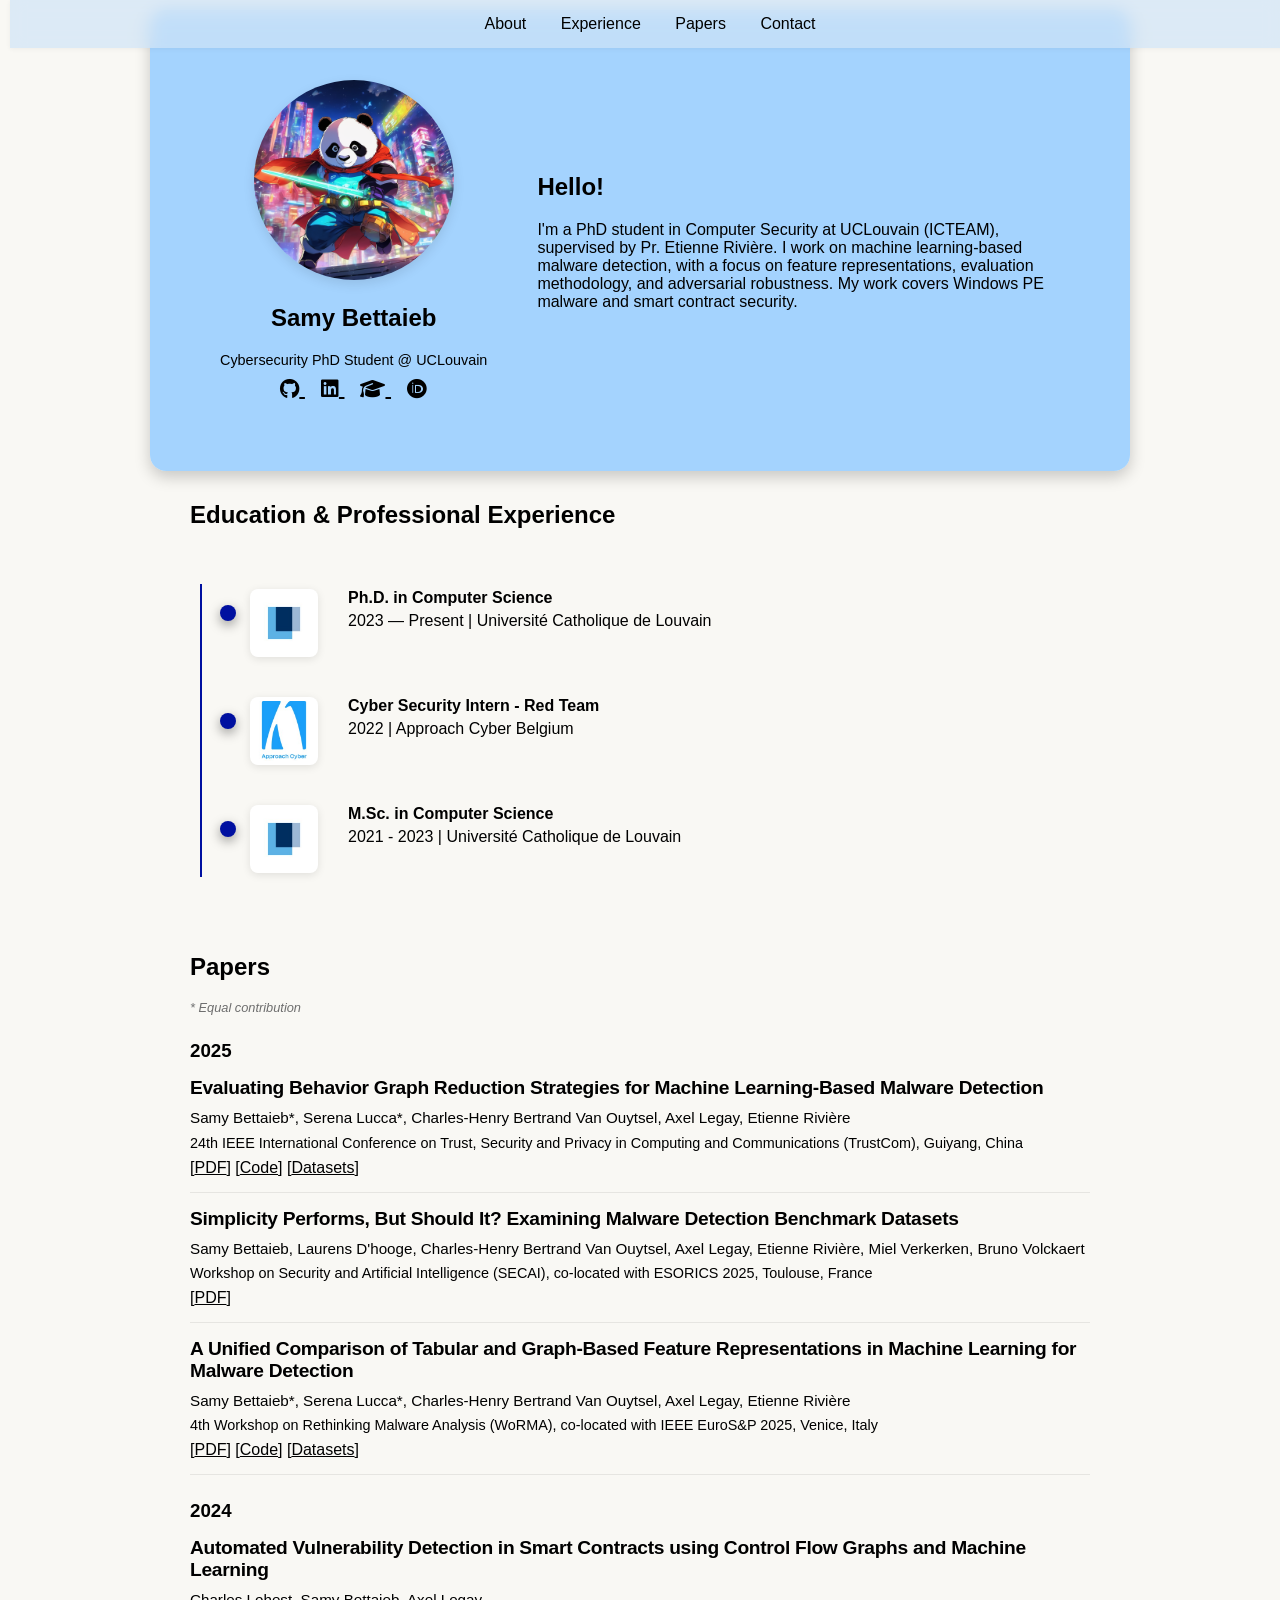
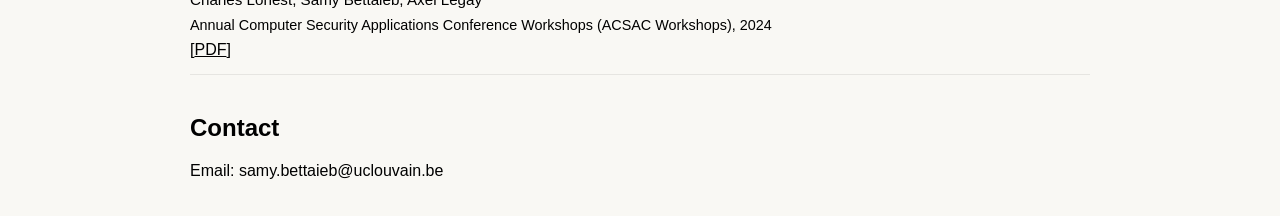
==== index.html @ a0231c0f "update bio" ====
<!DOCTYPE html>
<html lang="en">
<head>
    <meta charset="UTF-8">
    <meta name="viewport" content="width=device-width, initial-scale=1.0">
    <title>Samy Bettaieb - Cybersecurity Researcher</title>
    <link rel="stylesheet" href="css/styles.css">
    <link rel="stylesheet" href="https://cdnjs.cloudflare.com/ajax/libs/font-awesome/6.5.1/css/all.min.css">

</head>
<body>
    <header>
        <nav>
            <a href="#about">About</a>
            <a href="#experience">Experience</a>
            <a href="#papers">Papers</a>
            <a href="#contact">Contact</a>
            <!-- <a href="#resume">Resume</a> -->
        </nav>
    </header>

    <section id="about" class="section">
        <div class="about-image">
            <img src="images/panda_small.png" alt="Samy Bettaieb">
            <h1>Samy Bettaieb</h1>
            <p>Cybersecurity PhD Student @ UCLouvain</p>
            <div class="social-icons">
                <a href="https://github.com/samybtt" target="_blank" aria-label="GitHub">
                    <i class="fab fa-github"></i>
                </a>
                <a href="https://www.linkedin.com/in/samy-bettaieb-961133237/" target="_blank" aria-label="LinkedIn">
                    <i class="fab fa-linkedin"></i>
                </a>
                <a href="https://scholar.google.com/citations?user=51qJkzMAAAAJ&hl=en" target="_blank" aria-label="Google Scholar">
                    <i class="fas fa-graduation-cap"></i>
                </a>
                <a href="https://orcid.org/0009-0003-8851-9930" target="_blank" aria-label="ORCID">
                    <i class="fab fa-orcid"></i>
                </a>
            </div>
            
        </div>
        <div class="description">
            <h2>Hello!</h2>
            <p> I'm a PhD student in Computer Security at UCLouvain (ICTEAM), supervised by Pr. Etienne Rivière. I work on machine learning-based malware detection, with a focus on feature representations, evaluation methodology, and adversarial robustness. My work covers Windows PE malware and smart contract security.</p>
        </div>
    </section>

    <section id="experience" class="section">
        <h2>Education & Professional Experience</h2>
        <div class="timeline-wrapper">
            <div class="timeline-entry">
                <img src="images/uclouvain_logo_square.jpeg" alt="UCLouvain Logo">
                <div>
                    <h4>Ph.D. in Computer Science</h4>
                    <p>2023 — Present | Université Catholique de Louvain</p>
                </div>
            </div>
            <div class="timeline-entry">
                <img src="images/approach_cyber_logo.jpeg" alt="UCLouvain Logo">
                <div>
                    <h4>Cyber Security Intern - Red Team</h4>
                    <p>2022 | Approach Cyber Belgium</p>
                </div>
            </div>
            <div class="timeline-entry">
                <img src="images/uclouvain_logo_square.jpeg" alt="UCLouvain Logo">
                <div>
                    <h4>M.Sc. in Computer Science</h4>
                    <p>2021 - 2023 | Université Catholique de Louvain</p>
                </div>
            </div>
            
        </div>
        
    </section>

    <section id="papers" class="section">
        <h2>Papers</h2>
        <!-- Equal contribution note -->
        <div class="contrib-note">* Equal contribution</div>
        <h3 class="text-muted">2025</h3>

        <!-- Paper 1 -->
        <div class="paper-entry">
            <h4 class="paper-title">
                Evaluating Behavior Graph Reduction Strategies for Machine Learning-Based Malware Detection
            </h4>
            <div class="paper-authors">
                Samy Bettaieb*, Serena Lucca*, Charles-Henry Bertrand Van Ouytsel, Axel Legay, Etienne Rivière
            </div>
            <div class="paper-info">
                24th IEEE International Conference on Trust, Security and Privacy in Computing and Communications (TrustCom), Guiyang, China
            </div>
            <div class="paper-links">
                [<a href="http://hdl.handle.net/2078.1/307301" target="_blank">PDF</a>]
                [<a href="https://github.com/CloudLargeScale-UCLouvain/malware-graph-reduction" target="_blank">Code</a>]
                [<a href="https://www.kaggle.com/datasets/sigehmireglbjevf/api-call-graphs-reduction-strategies" target="_blank">Datasets</a>]
            </div>
        </div>

        <!-- Paper 2 -->
        <div class="paper-entry">
            <h4 class="paper-title">
                Simplicity Performs, But Should It? Examining Malware Detection Benchmark Datasets
            </h4>
            <div class="paper-authors">
                Samy Bettaieb, Laurens D'hooge, Charles-Henry Bertrand Van Ouytsel, Axel Legay, Etienne Rivière, Miel Verkerken, Bruno Volckaert
            </div>
            <div class="paper-info">
                Workshop on Security and Artificial Intelligence (SECAI), co-located with ESORICS 2025, Toulouse, France
            </div>
            <div class="paper-links">
                [<a href="http://hdl.handle.net/2078.1/307299" target="_blank">PDF</a>]
            </div>
        </div>

        <!-- Paper 3 -->
        <div class="paper-entry">
            <h4 class="paper-title">
                A Unified Comparison of Tabular and Graph-Based Feature Representations in Machine Learning for Malware Detection
            </h4>
            <div class="paper-authors">
                Samy Bettaieb*, Serena Lucca*, Charles-Henry Bertrand Van Ouytsel, Axel Legay, Etienne Rivière
            </div>
            <div class="paper-info">
                4th Workshop on Rethinking Malware Analysis (WoRMA), co-located with IEEE EuroS&P 2025, Venice, Italy
            </div>
            <div class="paper-links">
                [<a href="https://ieeexplore.ieee.org/document/11129492" target="_blank">PDF</a>]
                [<a href="https://github.com/samybtt/comparison-tabular-graph-ml-malware" target="_blank">Code</a>]
                [<a href="https://www.kaggle.com/sigehmireglbjevf/datasets" target="_blank">Datasets</a>]
            </div>
        </div>

        <!-- =======================
            YEAR 2024
        ======================== -->
        <h3 class="text-muted">2024</h3>

        <!-- Paper 4 -->
        <div class="paper-entry">
            <h4 class="paper-title">
                Automated Vulnerability Detection in Smart Contracts using Control Flow Graphs and Machine Learning
            </h4>
            <div class="paper-authors">
                Charles Lohest, Samy Bettaieb, Axel Legay
            </div>
            <div class="paper-info">
                Annual Computer Security Applications Conference Workshops (ACSAC Workshops), 2024
            </div>
            <div class="paper-links">
                [<a href="https://ieeexplore.ieee.org/stamp/stamp.jsp?arnumber=10917792" target="_blank">PDF</a>]
            </div>
        </div>
    </section>

    <section id="contact" class="section">
        <h2>Contact</h2>
        <p>Email: samy.bettaieb@uclouvain.be</p>
    </section>

    <!-- <section id="resume" class="section">
        <h2>Resume</h2>
        <p><a href="files/cv_samy.pdf">Download PDF</a></p>
    </section> -->

    <!-- <footer>
        © Samy Bettaieb — All rights reserved.
    </footer> -->
</body>
</html>
---- css/styles.css ----
/* styles.css */

:root {
    --background: #f9f8f4;  /* blanc cassé */
    --text: #000000;
    --accent-b: #0010a0;
    --accent-g: #368768;
    /* --header-bg: #B2B7E2;
    --about-bg: #B2B7E2;; */
    --header-bg: #cfe3f7af;
    --about-bg: #9dd1ffea;
}

html {
    scroll-behavior: smooth;
}

body {
    margin: 10px;
    font-family: 'Helvetica Neue', Helvetica, Arial, sans-serif;
    background: var(--background);
    color: var(--text);
}

header {
    position: fixed;
    top: 0;
    width: 100%;
    background: var(--header-bg);
    backdrop-filter: blur(8px);
    display: flex;
    justify-content: center;
    padding: 15px 0;
    z-index: 1000;
    box-shadow: 0 1px 5px rgba(0,0,0,0.05);
}

nav a {
    margin: 0 15px;
    text-decoration: none;
    color: var(--text);
    font-weight: 500;
    transition: color 0.2s ease;
}

nav a:hover {
    color: var(--accent-b);
}

.section {
    padding: 10px 20px 10px; /* top, sides, bottom */
    max-width: 900px;
    margin: auto;
}

#about {
    display: flex;
    align-items: center;
    justify-content: space-around;
    flex-wrap: wrap;
    text-align: left;
    background: var(--about-bg); 
    border-radius: 16px; 
    padding: 40px; 
    box-shadow: 0 6px 16px rgba(0, 0, 0, 0.2); 
}

.about-image {
    text-align: center;
    margin: 30px;
}

.about-image img {
    width: 200px;
    height: 200px;
    object-fit: cover;
    border-radius: 100px;
    box-shadow: 0 4px 12px rgba(0,0,0,0.1);
}

.about-image h2 {
    margin: 15px 0 5px;
}

.about-image p {
    margin: 0 0 10px;
    font-size: 0.9em;
    color: #000000;
}

.social-icons a {
    margin: 0 8px;
    font-size: 20px;
    color: var(--text);
    transition: color 0.2s ease;
}

.social-icons a:hover {
    color: var(--accent-b);
}

.description {
    flex: 1;
    min-width: 280px;
    margin: 20px;
    text-align: left;
}

/* Timeline Experience Styling */
#experience {
    position: relative;
    display: flex;
    flex-direction: column;
    align-items: flex-start;
}

#experience::before {
    content: '';
    position: absolute;
    left: 30px;
    top: 25%;
    height: 65%;
    width: 2px;
    background: var(--accent-b);
}

.timeline-entry {
    position: relative;
    display: flex;
    align-items: flex-start;
    margin: 40px 0 40px 60px;
    text-align: left;
}

.timeline-entry::before {
    content: '';
    position: absolute;
    left: -30px;
    top: 16px;
    width: 16px;
    height: 16px;
    border-radius: 50%;
    background: var(--accent-b);
    box-shadow: 0 4px 12px rgba(0, 0, 0, 0.4);
}

.timeline-entry img {
    width: 60px;
    height: 60px;
    object-fit: contain;
    margin-right: 30px;
    flex-shrink: 0;
    border-radius: 8px;
    background: white;
    padding: 4px;
    box-shadow: 0 2px 8px rgba(0,0,0,0.1);
}

.timeline-entry h4 {
    margin: 0 0 5px;
}

.timeline-entry p {
    margin: 0;
    color: #000000;
}

.paper-entry .col-md-12.text-muted {
    color: #000000;
}

footer {
    text-align: center;
    padding: 20px;
    font-size: 0.8em;
    color: #aaa;
}

/* Papers Section */

/* #papers {
    max-width: 200px;
    margin: auto;
} */

#papers h3 {
    margin-top: 25px;
    color: var(--accent-br);
    font-weight: 600;
    margin-bottom: 0px;
}

h3.text-muted {
    margin-top: 20px;   /* reduce space above each year */
    margin-bottom: 0px; /* reduce space below each year */
}

.paper-entry {
    padding: 15px 0;
    border-bottom: 1px solid rgba(0,0,0,0.08);
    margin-top: 0px;    /* space before each paper title */
    margin-bottom: 0px;
}

.paper-title {
    font-size: 1.2rem;
    font-weight: 600;
    margin-bottom: 8px;
    color: var(--text);
    letter-spacing: -0.3px;
    margin-top: 0px;
}

.paper-authors {
    font-size: 0.95rem;
    color: #000000;
    margin-bottom: 6px;
    line-height: 1.4;
}

.paper-info {
    font-size: 0.9rem;
    color: #000000;
    margin-bottom: 8px;
}

.paper-links a {
    color: var(--accent-hl);
    font-weight: 500;
}

.paper-links a:hover {
    color: var(--accent-br);
}

.contrib-note {
    font-size: 0.8rem;
    color: #6e6e6e;
    margin-top: 4px;
    font-style: italic;
}
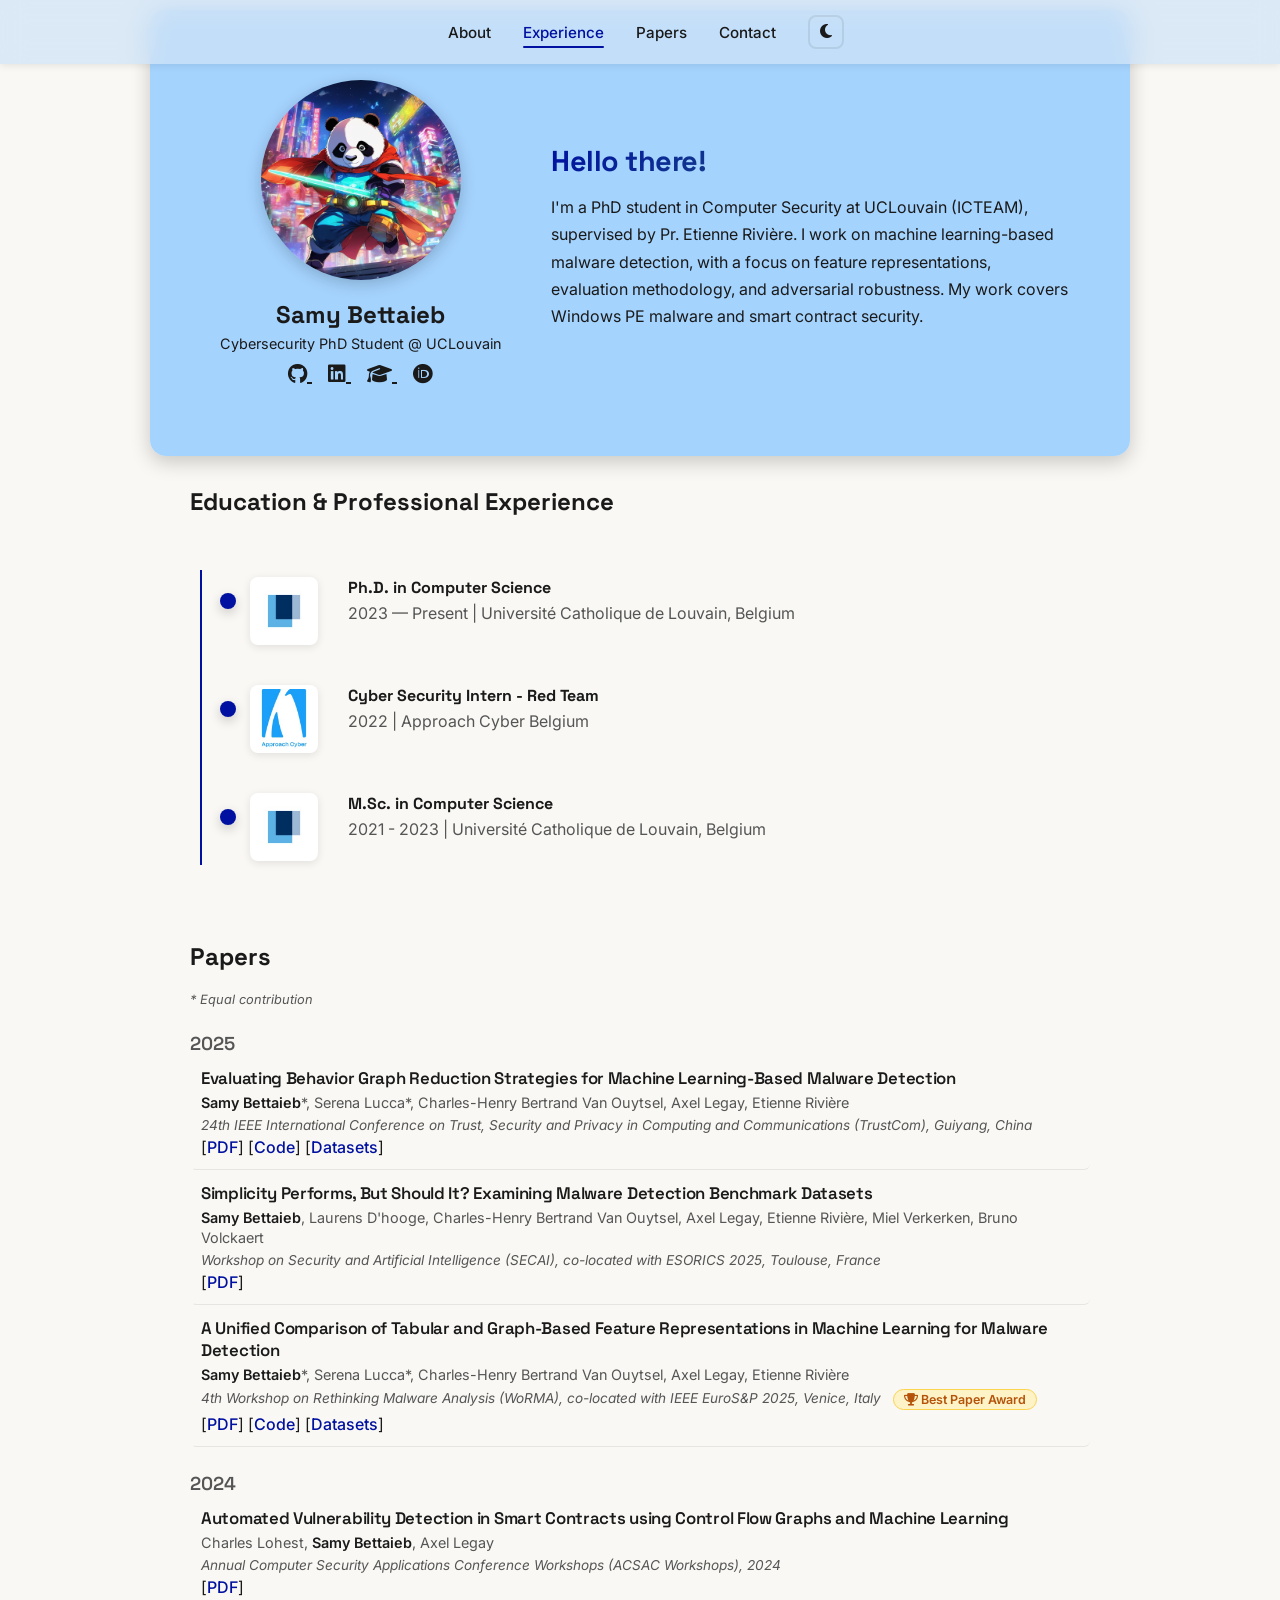
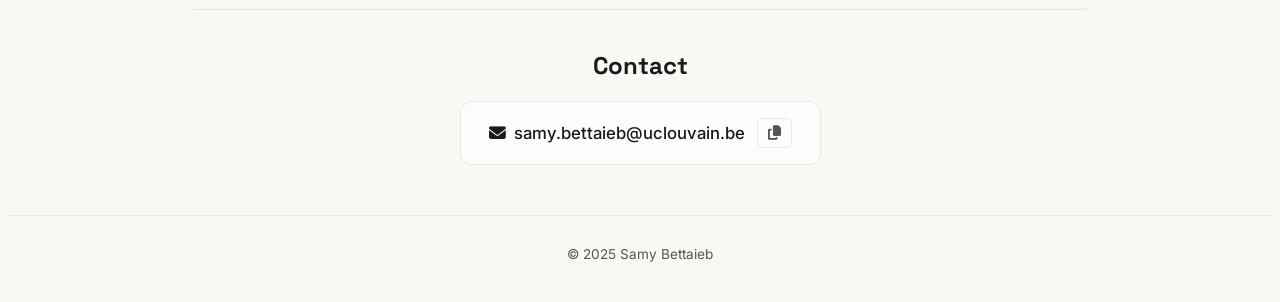
==== commit e120061b: "update style" ====
--- a/index.html
+++ b/index.html
@@ -4,9 +4,17 @@
     <meta charset="UTF-8">
     <meta name="viewport" content="width=device-width, initial-scale=1.0">
     <title>Samy Bettaieb - Cybersecurity Researcher</title>
+    <meta name="description" content="Samy Bettaieb — PhD student in Computer Security at UCLouvain. Research on ML-based malware detection, adversarial robustness, and smart contract security.">
+    <meta property="og:title" content="Samy Bettaieb - Cybersecurity Researcher">
+    <meta property="og:description" content="PhD student in Computer Security at UCLouvain. ML-based malware detection, adversarial robustness, smart contract security.">
+    <meta property="og:type" content="website">
+    <meta property="og:image" content="images/panda_small.png">
+    <link rel="icon" type="image/png" href="images/panda_small.png">
     <link rel="stylesheet" href="css/styles.css">
     <link rel="stylesheet" href="https://cdnjs.cloudflare.com/ajax/libs/font-awesome/6.5.1/css/all.min.css">
-
+    <link rel="preconnect" href="https://fonts.googleapis.com">
+    <link rel="preconnect" href="https://fonts.gstatic.com" crossorigin>
+    <link href="https://fonts.googleapis.com/css2?family=Space+Grotesk:wght@400;500;600;700&family=Inter:wght@400;500;600&display=swap" rel="stylesheet">
 </head>
 <body>
     <header>
@@ -15,11 +23,13 @@
             <a href="#experience">Experience</a>
             <a href="#papers">Papers</a>
             <a href="#contact">Contact</a>
-            <!-- <a href="#resume">Resume</a> -->
+            <button id="theme-toggle" aria-label="Toggle dark mode">
+                <i class="fas fa-moon"></i>
+            </button>
         </nav>
     </header>
 
-    <section id="about" class="section">
+    <section id="about" class="section fade-in">
         <div class="about-image">
             <img src="images/panda_small.png" alt="Samy Bettaieb">
             <h1>Samy Bettaieb</h1>
@@ -38,26 +48,25 @@
                     <i class="fab fa-orcid"></i>
                 </a>
             </div>
-            
         </div>
         <div class="description">
-            <h2>Hello!</h2>
-            <p> I'm a PhD student in Computer Security at UCLouvain (ICTEAM), supervised by Pr. Etienne Rivière. I work on machine learning-based malware detection, with a focus on feature representations, evaluation methodology, and adversarial robustness. My work covers Windows PE malware and smart contract security.</p>
+            <h2 class="hero-tagline">Hello there!</h2>
+            <p>I'm a PhD student in Computer Security at UCLouvain (ICTEAM), supervised by Pr. Etienne Rivière. I work on machine learning-based malware detection, with a focus on feature representations, evaluation methodology, and adversarial robustness. My work covers Windows PE malware and smart contract security.</p>
         </div>
     </section>
 
-    <section id="experience" class="section">
+    <section id="experience" class="section fade-in">
         <h2>Education & Professional Experience</h2>
         <div class="timeline-wrapper">
             <div class="timeline-entry">
                 <img src="images/uclouvain_logo_square.jpeg" alt="UCLouvain Logo">
                 <div>
                     <h4>Ph.D. in Computer Science</h4>
-                    <p>2023 — Present | Université Catholique de Louvain</p>
+                    <p>2023 — Present | Université Catholique de Louvain, Belgium</p>
                 </div>
             </div>
             <div class="timeline-entry">
-                <img src="images/approach_cyber_logo.jpeg" alt="UCLouvain Logo">
+                <img src="images/approach_cyber_logo.jpeg" alt="Approach Cyber Logo">
                 <div>
                     <h4>Cyber Security Intern - Red Team</h4>
                     <p>2022 | Approach Cyber Belgium</p>
@@ -67,27 +76,23 @@
                 <img src="images/uclouvain_logo_square.jpeg" alt="UCLouvain Logo">
                 <div>
                     <h4>M.Sc. in Computer Science</h4>
-                    <p>2021 - 2023 | Université Catholique de Louvain</p>
+                    <p>2021 - 2023 | Université Catholique de Louvain, Belgium</p>
                 </div>
             </div>
-            
         </div>
-        
     </section>
 
-    <section id="papers" class="section">
+    <section id="papers" class="section fade-in">
         <h2>Papers</h2>
-        <!-- Equal contribution note -->
         <div class="contrib-note">* Equal contribution</div>
         <h3 class="text-muted">2025</h3>
 
-        <!-- Paper 1 -->
         <div class="paper-entry">
             <h4 class="paper-title">
                 Evaluating Behavior Graph Reduction Strategies for Machine Learning-Based Malware Detection
             </h4>
             <div class="paper-authors">
-                Samy Bettaieb*, Serena Lucca*, Charles-Henry Bertrand Van Ouytsel, Axel Legay, Etienne Rivière
+                <strong>Samy Bettaieb</strong>*, Serena Lucca*, Charles-Henry Bertrand Van Ouytsel, Axel Legay, Etienne Rivière
             </div>
             <div class="paper-info">
                 24th IEEE International Conference on Trust, Security and Privacy in Computing and Communications (TrustCom), Guiyang, China
@@ -99,13 +104,12 @@
             </div>
         </div>
 
-        <!-- Paper 2 -->
         <div class="paper-entry">
             <h4 class="paper-title">
                 Simplicity Performs, But Should It? Examining Malware Detection Benchmark Datasets
             </h4>
             <div class="paper-authors">
-                Samy Bettaieb, Laurens D'hooge, Charles-Henry Bertrand Van Ouytsel, Axel Legay, Etienne Rivière, Miel Verkerken, Bruno Volckaert
+                <strong>Samy Bettaieb</strong>, Laurens D'hooge, Charles-Henry Bertrand Van Ouytsel, Axel Legay, Etienne Rivière, Miel Verkerken, Bruno Volckaert
             </div>
             <div class="paper-info">
                 Workshop on Security and Artificial Intelligence (SECAI), co-located with ESORICS 2025, Toulouse, France
@@ -115,16 +119,16 @@
             </div>
         </div>
 
-        <!-- Paper 3 -->
         <div class="paper-entry">
             <h4 class="paper-title">
                 A Unified Comparison of Tabular and Graph-Based Feature Representations in Machine Learning for Malware Detection
             </h4>
             <div class="paper-authors">
-                Samy Bettaieb*, Serena Lucca*, Charles-Henry Bertrand Van Ouytsel, Axel Legay, Etienne Rivière
+                <strong>Samy Bettaieb</strong>*, Serena Lucca*, Charles-Henry Bertrand Van Ouytsel, Axel Legay, Etienne Rivière
             </div>
             <div class="paper-info">
                 4th Workshop on Rethinking Malware Analysis (WoRMA), co-located with IEEE EuroS&P 2025, Venice, Italy
+                <span class="award-badge"><i class="fas fa-trophy"></i> Best Paper Award</span>
             </div>
             <div class="paper-links">
                 [<a href="https://ieeexplore.ieee.org/document/11129492" target="_blank">PDF</a>]
@@ -133,18 +137,14 @@
             </div>
         </div>
 
-        <!-- =======================
-            YEAR 2024
-        ======================== -->
         <h3 class="text-muted">2024</h3>
 
-        <!-- Paper 4 -->
         <div class="paper-entry">
             <h4 class="paper-title">
                 Automated Vulnerability Detection in Smart Contracts using Control Flow Graphs and Machine Learning
             </h4>
             <div class="paper-authors">
-                Charles Lohest, Samy Bettaieb, Axel Legay
+                Charles Lohest, <strong>Samy Bettaieb</strong>, Axel Legay
             </div>
             <div class="paper-info">
                 Annual Computer Security Applications Conference Workshops (ACSAC Workshops), 2024
@@ -155,18 +155,23 @@
         </div>
     </section>
 
-    <section id="contact" class="section">
+    <section id="contact" class="section fade-in">
         <h2>Contact</h2>
-        <p>Email: samy.bettaieb@uclouvain.be</p>
+        <div class="contact-card">
+            <a href="mailto:samy.bettaieb@uclouvain.be" class="email-link">
+                <i class="fas fa-envelope"></i>
+                samy.bettaieb@uclouvain.be
+            </a>
+            <button class="copy-email" data-email="samy.bettaieb@uclouvain.be" aria-label="Copy email">
+                <i class="fas fa-copy"></i>
+            </button>
+        </div>
     </section>
 
-    <!-- <section id="resume" class="section">
-        <h2>Resume</h2>
-        <p><a href="files/cv_samy.pdf">Download PDF</a></p>
-    </section> -->
+    <footer>
+        &copy; 2025 Samy Bettaieb
+    </footer>
 
-    <!-- <footer>
-        © Samy Bettaieb — All rights reserved.
-    </footer> -->
+    <script src="js/main.js"></script>
 </body>
 </html>
--- a/css/styles.css
+++ b/css/styles.css
@@ -1,57 +1,161 @@
 /* styles.css */
 
 :root {
-    --background: #f9f8f4;  /* blanc cassé */
-    --text: #000000;
+    --background: #f9f8f4;
+    --text: #1a1a1a;
+    --text-secondary: #555;
     --accent-b: #0010a0;
     --accent-g: #368768;
-    /* --header-bg: #B2B7E2;
-    --about-bg: #B2B7E2;; */
-    --header-bg: #cfe3f7af;
+    --header-bg: rgba(207, 227, 247, 0.7);
     --about-bg: #9dd1ffea;
-}
+    --card-bg: rgba(255, 255, 255, 0.5);
+    --border: rgba(0, 0, 0, 0.08);
+    --shadow: rgba(0, 0, 0, 0.1);
+    --shadow-strong: rgba(0, 0, 0, 0.2);
+}
+
+[data-theme="dark"] {
+    --background: #0f1117;
+    --text: #e4e4e7;
+    --text-secondary: #a1a1aa;
+    --accent-b: #6b8aff;
+    --accent-g: #4ade80;
+    --header-bg: rgba(15, 17, 23, 0.85);
+    --about-bg: rgba(30, 40, 70, 0.9);
+    --card-bg: rgba(255, 255, 255, 0.05);
+    --border: rgba(255, 255, 255, 0.08);
+    --shadow: rgba(0, 0, 0, 0.3);
+    --shadow-strong: rgba(0, 0, 0, 0.5);
+}
+
+/* ====== BASE ====== */
 
 html {
     scroll-behavior: smooth;
 }
 
 body {
-    margin: 10px;
-    font-family: 'Helvetica Neue', Helvetica, Arial, sans-serif;
+    margin: 0;
+    padding: 10px;
+    font-family: 'Inter', 'Helvetica Neue', Helvetica, Arial, sans-serif;
     background: var(--background);
     color: var(--text);
-}
+    transition: background 0.3s ease, color 0.3s ease;
+}
+
+h1, h2, h3, h4 {
+    font-family: 'Space Grotesk', 'Helvetica Neue', sans-serif;
+}
+
+a {
+    color: var(--accent-b);
+    transition: color 0.2s ease;
+}
+
+a:hover {
+    color: var(--accent-g);
+}
+
+/* ====== HEADER ====== */
 
 header {
     position: fixed;
     top: 0;
+    left: 0;
     width: 100%;
     background: var(--header-bg);
-    backdrop-filter: blur(8px);
+    backdrop-filter: blur(12px);
+    -webkit-backdrop-filter: blur(12px);
     display: flex;
     justify-content: center;
     padding: 15px 0;
     z-index: 1000;
-    box-shadow: 0 1px 5px rgba(0,0,0,0.05);
+    box-shadow: 0 1px 8px var(--shadow);
+    transition: background 0.3s ease;
+}
+
+nav {
+    display: flex;
+    align-items: center;
+    gap: 8px;
 }
 
 nav a {
-    margin: 0 15px;
+    position: relative;
+    margin: 0 12px;
     text-decoration: none;
     color: var(--text);
     font-weight: 500;
+    font-size: 0.95rem;
+    padding: 4px 0;
     transition: color 0.2s ease;
 }
 
+nav a::after {
+    content: '';
+    position: absolute;
+    bottom: -2px;
+    left: 0;
+    width: 0;
+    height: 2px;
+    background: var(--accent-b);
+    transition: width 0.3s ease;
+    border-radius: 1px;
+}
+
+nav a:hover::after,
+nav a.active::after {
+    width: 100%;
+}
+
 nav a:hover {
     color: var(--accent-b);
 }
 
+nav a.active {
+    color: var(--accent-b);
+}
+
+#theme-toggle {
+    background: none;
+    border: 2px solid var(--border);
+    color: var(--text);
+    font-size: 1rem;
+    cursor: pointer;
+    padding: 6px 10px;
+    border-radius: 8px;
+    margin-left: 12px;
+    transition: all 0.2s ease;
+}
+
+#theme-toggle:hover {
+    border-color: var(--accent-b);
+    color: var(--accent-b);
+    transform: scale(1.05);
+}
+
+/* ====== SECTIONS ====== */
+
 .section {
-    padding: 10px 20px 10px; /* top, sides, bottom */
+    padding: 10px 20px;
     max-width: 900px;
     margin: auto;
 }
+
+/* ====== FADE IN ANIMATION ====== */
+
+.fade-in {
+    opacity: 0;
+    transform: translateY(30px);
+    transition: opacity 0.6s ease-out, transform 0.6s ease-out;
+}
+
+.fade-in.visible {
+    opacity: 1;
+    transform: translateY(0);
+}
+
+/* ====== ABOUT ====== */
 
 #about {
     display: flex;
@@ -59,10 +163,11 @@
     justify-content: space-around;
     flex-wrap: wrap;
     text-align: left;
-    background: var(--about-bg); 
-    border-radius: 16px; 
-    padding: 40px; 
-    box-shadow: 0 6px 16px rgba(0, 0, 0, 0.2); 
+    background: var(--about-bg);
+    border-radius: 16px;
+    padding: 40px;
+    box-shadow: 0 6px 20px var(--shadow-strong);
+    transition: background 0.3s ease, box-shadow 0.3s ease;
 }
 
 .about-image {
@@ -75,28 +180,35 @@
     height: 200px;
     object-fit: cover;
     border-radius: 100px;
-    box-shadow: 0 4px 12px rgba(0,0,0,0.1);
-}
-
-.about-image h2 {
+    box-shadow: 0 4px 16px var(--shadow-strong);
+    transition: transform 0.4s ease, box-shadow 0.4s ease;
+}
+
+.about-image img:hover {
+    transform: scale(1.05) rotate(2deg);
+    box-shadow: 0 8px 28px var(--shadow-strong);
+}
+
+.about-image h1 {
     margin: 15px 0 5px;
 }
 
 .about-image p {
     margin: 0 0 10px;
     font-size: 0.9em;
-    color: #000000;
+    color: var(--text);
 }
 
 .social-icons a {
     margin: 0 8px;
     font-size: 20px;
     color: var(--text);
-    transition: color 0.2s ease;
+    transition: color 0.2s ease, transform 0.2s ease;
 }
 
 .social-icons a:hover {
     color: var(--accent-b);
+    transform: translateY(-2px);
 }
 
 .description {
@@ -106,7 +218,25 @@
     text-align: left;
 }
 
-/* Timeline Experience Styling */
+.description p {
+    line-height: 1.7;
+    color: var(--text);
+}
+
+.hero-tagline {
+    font-size: 1.8rem;
+    font-weight: 700;
+    letter-spacing: -0.5px;
+    line-height: 1.2;
+    margin-bottom: 16px;
+    background: linear-gradient(135deg, var(--accent-b), var(--accent-g));
+    -webkit-background-clip: text;
+    -webkit-text-fill-color: transparent;
+    background-clip: text;
+}
+
+/* ====== TIMELINE ====== */
+
 #experience {
     position: relative;
     display: flex;
@@ -122,6 +252,7 @@
     height: 65%;
     width: 2px;
     background: var(--accent-b);
+    transition: background 0.3s ease;
 }
 
 .timeline-entry {
@@ -130,6 +261,11 @@
     align-items: flex-start;
     margin: 40px 0 40px 60px;
     text-align: left;
+    transition: transform 0.3s ease;
+}
+
+.timeline-entry:hover {
+    transform: translateX(4px);
 }
 
 .timeline-entry::before {
@@ -141,7 +277,13 @@
     height: 16px;
     border-radius: 50%;
     background: var(--accent-b);
-    box-shadow: 0 4px 12px rgba(0, 0, 0, 0.4);
+    box-shadow: 0 4px 12px var(--shadow-strong);
+    transition: transform 0.3s ease, box-shadow 0.3s ease;
+}
+
+.timeline-entry:hover::before {
+    transform: scale(1.3);
+    box-shadow: 0 0 12px var(--accent-b);
 }
 
 .timeline-entry img {
@@ -153,7 +295,7 @@
     border-radius: 8px;
     background: white;
     padding: 4px;
-    box-shadow: 0 2px 8px rgba(0,0,0,0.1);
+    box-shadow: 0 2px 8px var(--shadow);
 }
 
 .timeline-entry h4 {
@@ -162,80 +304,228 @@
 
 .timeline-entry p {
     margin: 0;
-    color: #000000;
-}
-
-.paper-entry .col-md-12.text-muted {
-    color: #000000;
-}
+    color: var(--text-secondary);
+}
+
+/* ====== PAPERS ====== */
+
+#papers h3 {
+    margin-top: 25px;
+    color: var(--text-secondary);
+    font-weight: 600;
+    margin-bottom: 0;
+}
+
+h3.text-muted {
+    margin-top: 20px;
+    margin-bottom: 0;
+}
+
+.paper-entry {
+    padding: 12px 8px;
+    border-bottom: 1px solid var(--border);
+    margin-top: 0;
+    margin-bottom: 0;
+    border-radius: 6px;
+    background: transparent;
+    border-left: 3px solid transparent;
+    transition: background 0.2s ease, border-color 0.2s ease;
+}
+
+.paper-entry:hover {
+    background: var(--card-bg);
+    border-left-color: var(--accent-b);
+}
+
+.paper-title {
+    font-size: 1.05rem;
+    font-weight: 600;
+    margin-bottom: 4px;
+    color: var(--text);
+    letter-spacing: -0.3px;
+    margin-top: 0;
+}
+
+.paper-authors {
+    font-size: 0.9rem;
+    color: var(--text-secondary);
+    margin-bottom: 4px;
+    line-height: 1.4;
+}
+
+.paper-authors strong {
+    color: var(--text);
+    font-weight: 600;
+}
+
+.paper-info {
+    font-size: 0.85rem;
+    color: var(--text-secondary);
+    margin-bottom: 4px;
+    font-style: italic;
+}
+
+.paper-links a {
+    color: var(--accent-b);
+    font-weight: 500;
+    text-decoration: none;
+    transition: color 0.2s ease;
+}
+
+.paper-links a:hover {
+    color: var(--accent-g);
+}
+
+.contrib-note {
+    font-size: 0.8rem;
+    color: var(--text-secondary);
+    margin-top: 4px;
+    font-style: italic;
+}
+
+.award-badge {
+    display: inline-block;
+    margin-left: 8px;
+    padding: 2px 10px;
+    font-size: 0.78rem;
+    font-weight: 600;
+    font-style: normal;
+    color: #b45309;
+    background: #fef3c7;
+    border: 1px solid #fcd34d;
+    border-radius: 12px;
+    vertical-align: middle;
+}
+
+[data-theme="dark"] .award-badge {
+    color: #fbbf24;
+    background: rgba(251, 191, 36, 0.12);
+    border-color: rgba(251, 191, 36, 0.3);
+}
+
+/* ====== CONTACT ====== */
+
+#contact {
+    text-align: center;
+}
+
+.contact-card {
+    display: inline-flex;
+    align-items: center;
+    gap: 12px;
+    background: var(--card-bg);
+    border: 1px solid var(--border);
+    padding: 16px 28px;
+    border-radius: 12px;
+    transition: transform 0.25s ease, box-shadow 0.25s ease;
+}
+
+.contact-card:hover {
+    transform: translateY(-2px);
+    box-shadow: 0 4px 16px var(--shadow);
+}
+
+.email-link {
+    text-decoration: none;
+    color: var(--text);
+    font-size: 1.05rem;
+    font-weight: 500;
+    display: flex;
+    align-items: center;
+    gap: 8px;
+}
+
+.email-link:hover {
+    color: var(--accent-b);
+}
+
+.copy-email {
+    background: none;
+    border: 1px solid var(--border);
+    color: var(--text-secondary);
+    cursor: pointer;
+    padding: 6px 10px;
+    border-radius: 6px;
+    font-size: 0.9rem;
+    transition: all 0.2s ease;
+}
+
+.copy-email:hover {
+    color: var(--accent-b);
+    border-color: var(--accent-b);
+}
+
+.copy-email.copied {
+    color: var(--accent-g);
+    border-color: var(--accent-g);
+}
+
+/* ====== FOOTER ====== */
 
 footer {
     text-align: center;
-    padding: 20px;
-    font-size: 0.8em;
-    color: #aaa;
-}
-
-/* Papers Section */
-
-/* #papers {
-    max-width: 200px;
-    margin: auto;
-} */
-
-#papers h3 {
-    margin-top: 25px;
-    color: var(--accent-br);
-    font-weight: 600;
-    margin-bottom: 0px;
-}
-
-h3.text-muted {
-    margin-top: 20px;   /* reduce space above each year */
-    margin-bottom: 0px; /* reduce space below each year */
-}
-
-.paper-entry {
-    padding: 15px 0;
-    border-bottom: 1px solid rgba(0,0,0,0.08);
-    margin-top: 0px;    /* space before each paper title */
-    margin-bottom: 0px;
-}
-
-.paper-title {
-    font-size: 1.2rem;
-    font-weight: 600;
-    margin-bottom: 8px;
-    color: var(--text);
-    letter-spacing: -0.3px;
-    margin-top: 0px;
-}
-
-.paper-authors {
-    font-size: 0.95rem;
-    color: #000000;
-    margin-bottom: 6px;
-    line-height: 1.4;
-}
-
-.paper-info {
-    font-size: 0.9rem;
-    color: #000000;
-    margin-bottom: 8px;
-}
-
-.paper-links a {
-    color: var(--accent-hl);
-    font-weight: 500;
-}
-
-.paper-links a:hover {
-    color: var(--accent-br);
-}
-
-.contrib-note {
-    font-size: 0.8rem;
-    color: #6e6e6e;
-    margin-top: 4px;
-    font-style: italic;
-}+    padding: 30px 20px;
+    font-size: 0.85em;
+    color: var(--text-secondary);
+    border-top: 1px solid var(--border);
+    margin-top: 40px;
+}
+
+/* ====== RESPONSIVE ====== */
+
+@media (max-width: 768px) {
+    nav {
+        gap: 4px;
+    }
+
+    nav a {
+        margin: 0 6px;
+        font-size: 0.85rem;
+    }
+
+    #about {
+        padding: 24px 16px;
+        flex-direction: column;
+        text-align: center;
+    }
+
+    .description {
+        text-align: center;
+        min-width: unset;
+    }
+
+    .hero-tagline {
+        font-size: 1.4rem;
+    }
+
+    .about-image {
+        margin: 15px;
+    }
+
+    .about-image img {
+        width: 150px;
+        height: 150px;
+    }
+
+    #experience::before {
+        left: 20px;
+    }
+
+    .timeline-entry {
+        margin-left: 40px;
+    }
+
+    .timeline-entry::before {
+        left: -20px;
+        width: 12px;
+        height: 12px;
+    }
+
+    .paper-entry {
+        padding: 14px;
+    }
+
+    .contact-card {
+        padding: 12px 20px;
+    }
+}
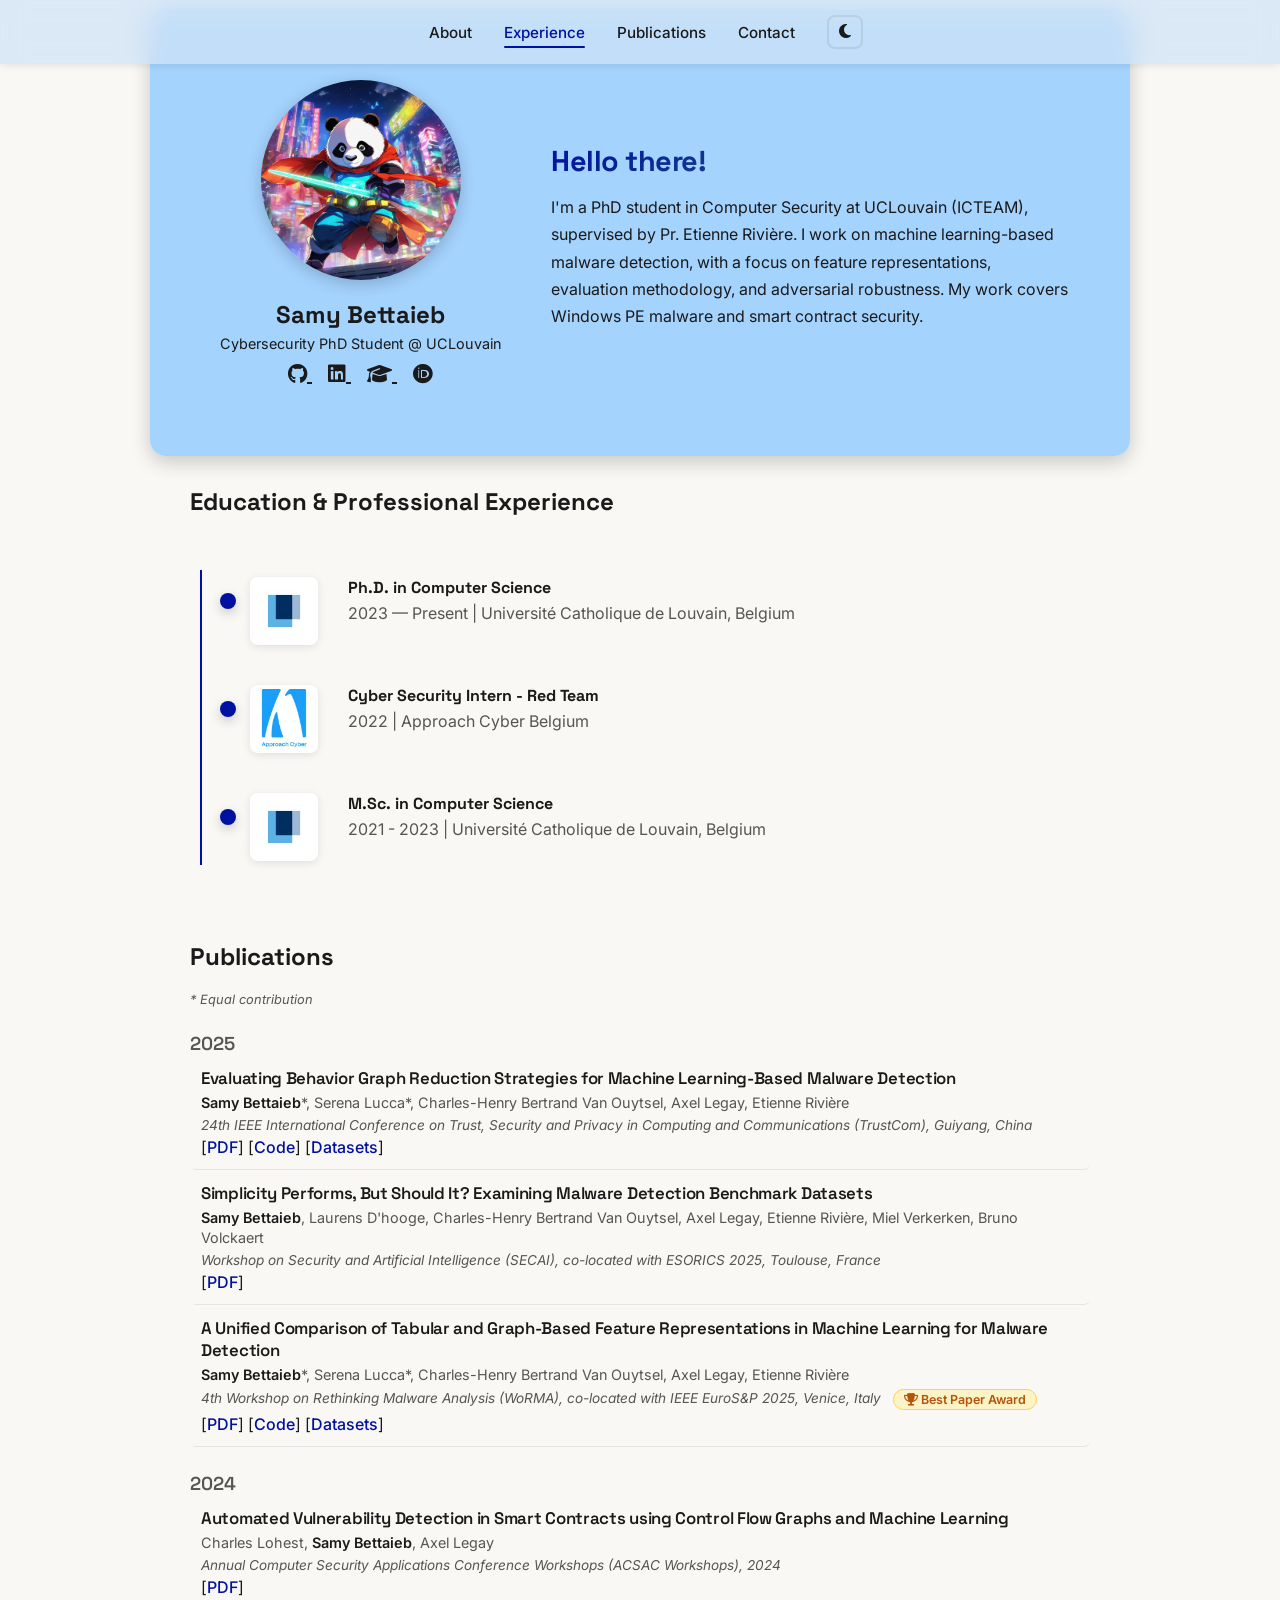
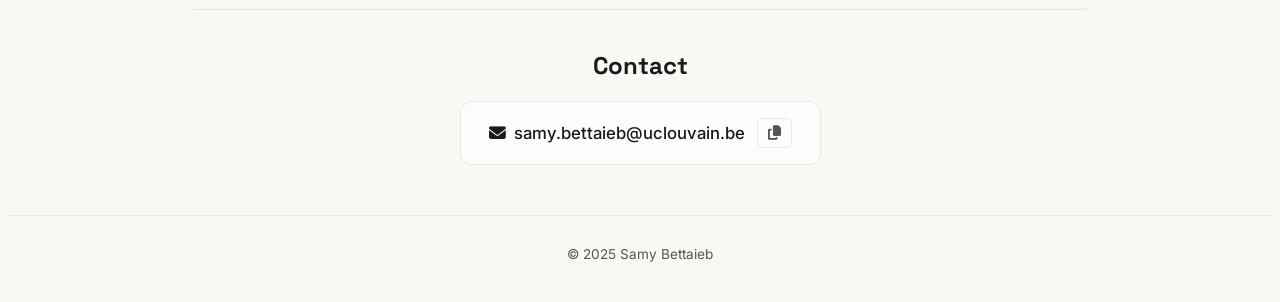
==== commit 7e7fc09c: "publications title" ====
--- a/index.html
+++ b/index.html
@@ -21,7 +21,7 @@
         <nav>
             <a href="#about">About</a>
             <a href="#experience">Experience</a>
-            <a href="#papers">Papers</a>
+            <a href="#papers">Publications</a>
             <a href="#contact">Contact</a>
             <button id="theme-toggle" aria-label="Toggle dark mode">
                 <i class="fas fa-moon"></i>
@@ -83,7 +83,7 @@
     </section>
 
     <section id="papers" class="section fade-in">
-        <h2>Papers</h2>
+        <h2>Publications</h2>
         <div class="contrib-note">* Equal contribution</div>
         <h3 class="text-muted">2025</h3>
 
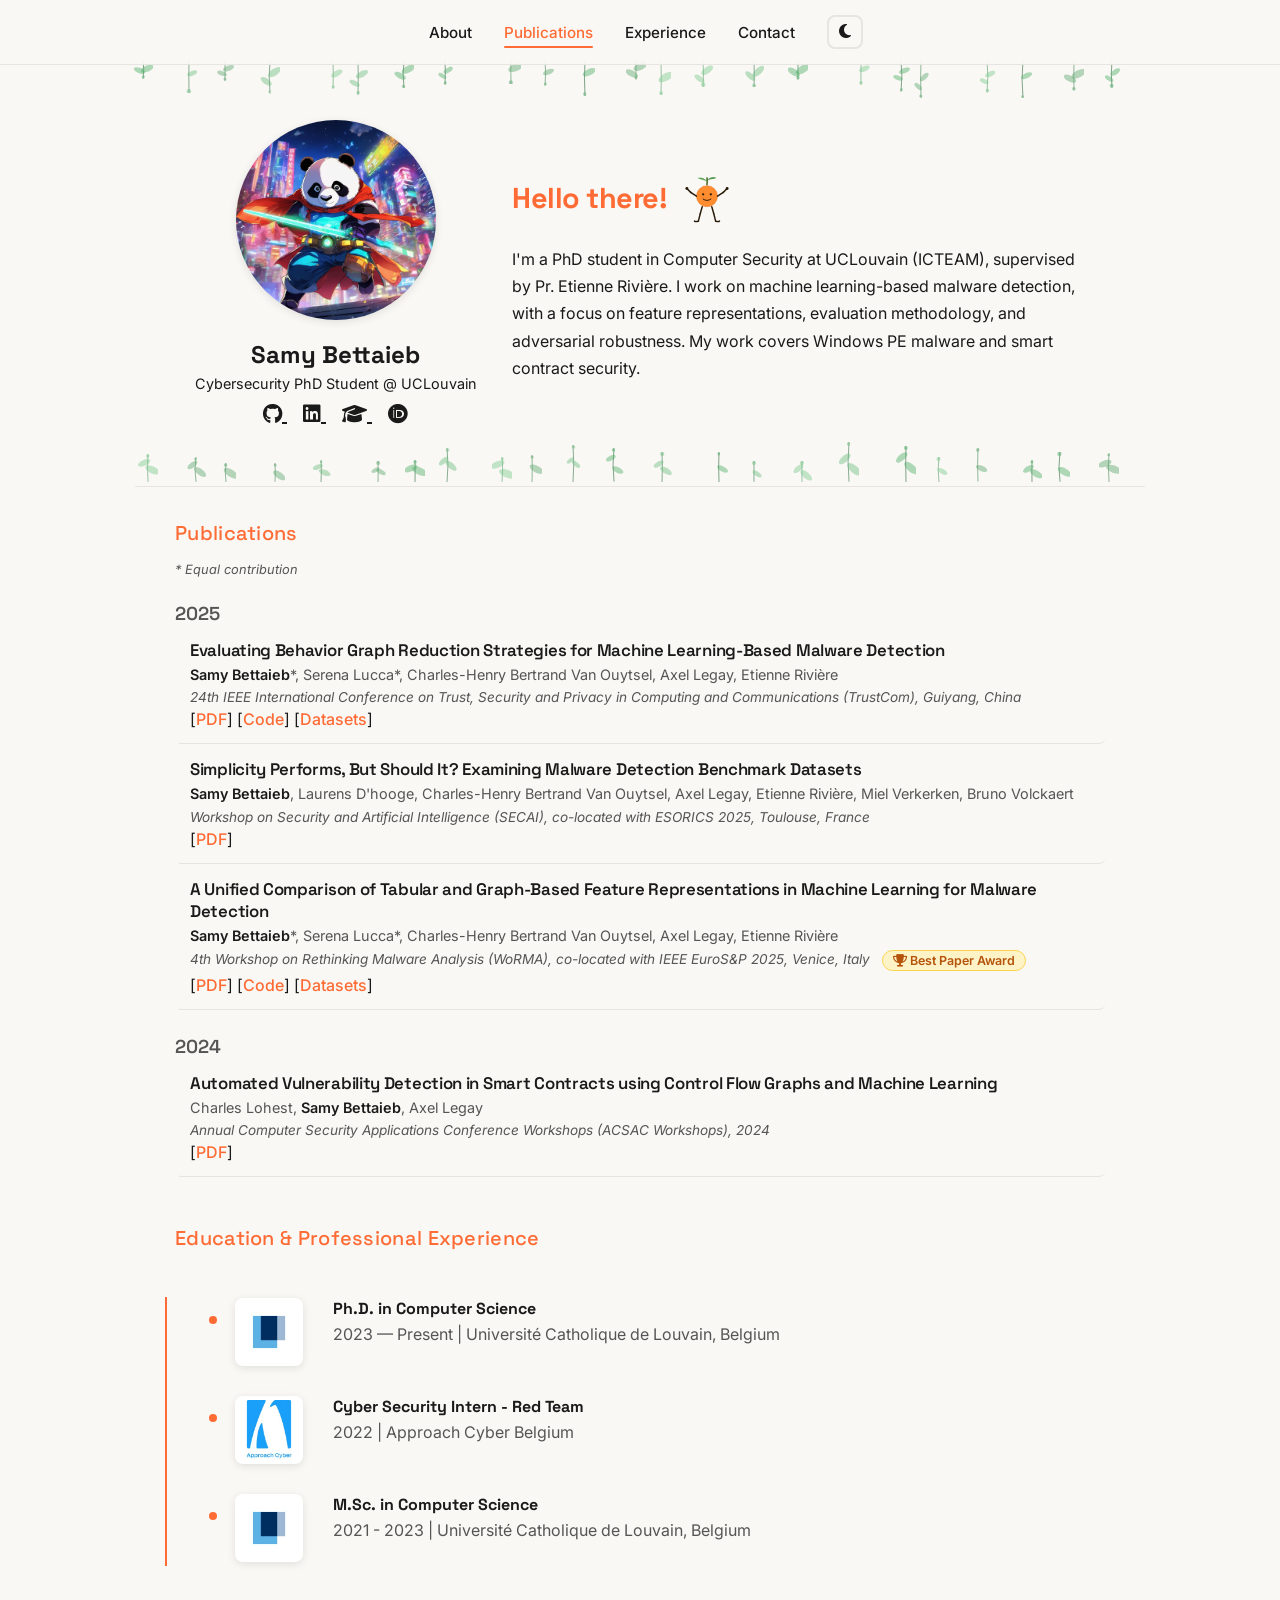
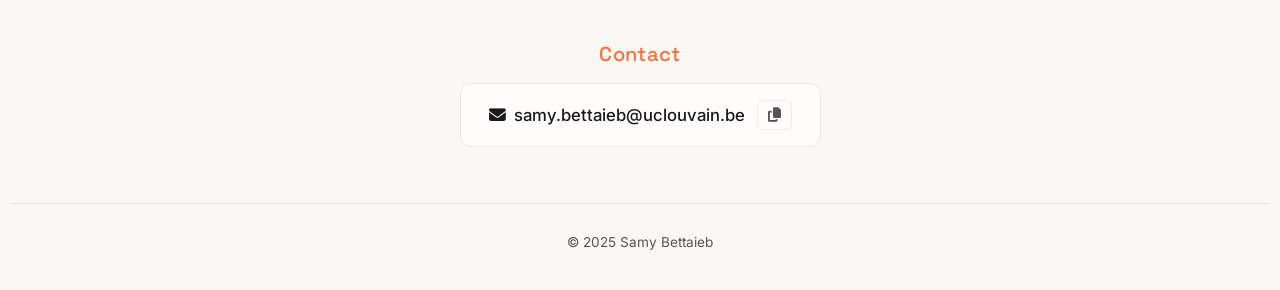
==== commit a4cc6379: "update, style" ====
--- a/index.html
+++ b/index.html
@@ -20,8 +20,8 @@
     <header>
         <nav>
             <a href="#about">About</a>
+            <a href="#papers">Publications</a>
             <a href="#experience">Experience</a>
-            <a href="#papers">Publications</a>
             <a href="#contact">Contact</a>
             <button id="theme-toggle" aria-label="Toggle dark mode">
                 <i class="fas fa-moon"></i>
@@ -29,7 +29,7 @@
         </nav>
     </header>
 
-    <section id="about" class="section fade-in">
+    <section id="about" class="section fade-in about-decorated">
         <div class="about-image">
             <img src="images/panda_small.png" alt="Samy Bettaieb">
             <h1>Samy Bettaieb</h1>
@@ -50,8 +50,145 @@
             </div>
         </div>
         <div class="description">
-            <h2 class="hero-tagline">Hello there!</h2>
+            <h2 class="hero-tagline">Hello there!
+                <svg class="dancing-tangerine" width="46" height="58" viewBox="-2 0 48 58" xmlns="http://www.w3.org/2000/svg">
+                    <defs>
+                        <linearGradient id="tg-leaf1" x1="0" y1="0" x2="1" y2="1">
+                            <stop offset="0%" stop-color="#5cb85c"/>
+                            <stop offset="100%" stop-color="#2d7a2d"/>
+                        </linearGradient>
+                        <linearGradient id="tg-leaf2" x1="1" y1="0" x2="0" y2="1">
+                            <stop offset="0%" stop-color="#6fcf6f"/>
+                            <stop offset="100%" stop-color="#3a8c3a"/>
+                        </linearGradient>
+                    </defs>
+                    <!-- Stem -->
+                    <path d="M22 12 Q22.5 8 22 5" stroke="#5a7a3a" stroke-width="1.8" fill="none" stroke-linecap="round"/>
+                    <!-- Leaves -->
+                    <g class="tangerine-leaf">
+                        <path d="M22 7 Q28 2 32 5 Q28 6 22 7Z" fill="url(#tg-leaf1)" opacity="0.9"/>
+                        <path d="M22 7 Q27 3.5 30 5.5" stroke="#3a6a2a" stroke-width="0.4" fill="none"/>
+                        <path d="M22 8 Q16 3 12 5 Q16 7 22 8Z" fill="url(#tg-leaf2)" opacity="0.85"/>
+                        <path d="M22 8 Q17 4.5 14 5.5" stroke="#3a6a2a" stroke-width="0.4" fill="none"/>
+                    </g>
+                    <!-- Body -->
+                    <circle cx="22" cy="24" r="11" fill="#ff8c2e"/>
+                    <circle cx="22" cy="24" r="11" fill="none" stroke="#e07520" stroke-width="0.5"/>
+                    <!-- Eyes -->
+                    <circle cx="18" cy="22" r="1.2" fill="#2a1a0a"/>
+                    <circle cx="26" cy="22" r="1.2" fill="#2a1a0a"/>
+                    <!-- Smile -->
+                    <path d="M18 27 Q22 30 26 27" stroke="#2a1a0a" stroke-width="1" fill="none" stroke-linecap="round"/>
+                    <!-- Left arm: upper arm + forearm with elbow -->
+                    <g class="tangerine-wave-arm">
+                        <line x1="11" y1="24" x2="5" y2="20" stroke="#2a1a0a" stroke-width="1.5" stroke-linecap="round"/>
+                        <g class="tangerine-left-forearm">
+                            <line x1="5" y1="20" x2="1" y2="16" stroke="#2a1a0a" stroke-width="1.5" stroke-linecap="round"/>
+                            <circle cx="1" cy="16" r="1.5" fill="#2a1a0a"/>
+                        </g>
+                    </g>
+                    <!-- Right arm: upper arm + forearm with elbow -->
+                    <g class="tangerine-right-arm">
+                        <line x1="33" y1="24" x2="39" y2="20" stroke="#2a1a0a" stroke-width="1.5" stroke-linecap="round"/>
+                        <g class="tangerine-right-forearm">
+                            <line x1="39" y1="20" x2="43" y2="16" stroke="#2a1a0a" stroke-width="1.5" stroke-linecap="round"/>
+                            <circle cx="43" cy="16" r="1.5" fill="#2a1a0a"/>
+                        </g>
+                    </g>
+                    <!-- Left leg: thigh + shin with knee -->
+                    <g class="tangerine-left-leg">
+                        <!-- Thigh (hip to knee) -->
+                        <line x1="17" y1="35" x2="15" y2="42" stroke="#2a1a0a" stroke-width="1.5" stroke-linecap="round"/>
+                        <!-- Shin (knee to foot) -->
+                        <g class="tangerine-left-shin">
+                            <line x1="15" y1="42" x2="13" y2="50" stroke="#2a1a0a" stroke-width="1.5" stroke-linecap="round"/>
+                            <path d="M13 50 Q10 51 9 50" stroke="#2a1a0a" stroke-width="1.5" fill="none" stroke-linecap="round"/>
+                        </g>
+                    </g>
+                    <!-- Right leg: thigh + shin with knee -->
+                    <g class="tangerine-right-leg">
+                        <line x1="27" y1="35" x2="29" y2="42" stroke="#2a1a0a" stroke-width="1.5" stroke-linecap="round"/>
+                        <g class="tangerine-right-shin">
+                            <line x1="29" y1="42" x2="31" y2="50" stroke="#2a1a0a" stroke-width="1.5" stroke-linecap="round"/>
+                            <path d="M31 50 Q34 51 35 50" stroke="#2a1a0a" stroke-width="1.5" fill="none" stroke-linecap="round"/>
+                        </g>
+                    </g>
+                </svg>
+            </h2>
             <p>I'm a PhD student in Computer Security at UCLouvain (ICTEAM), supervised by Pr. Etienne Rivière. I work on machine learning-based malware detection, with a focus on feature representations, evaluation methodology, and adversarial robustness. My work covers Windows PE malware and smart contract security.</p>
+        </div>
+    </section>
+
+    <section id="papers" class="section fade-in">
+        <h2>Publications</h2>
+        <div class="contrib-note">* Equal contribution</div>
+        <h3 class="text-muted">2025</h3>
+
+        <div class="paper-entry">
+            <h4 class="paper-title">
+                Evaluating Behavior Graph Reduction Strategies for Machine Learning-Based Malware Detection
+            </h4>
+            <div class="paper-authors">
+                <strong>Samy Bettaieb</strong>*, Serena Lucca*, Charles-Henry Bertrand Van Ouytsel, Axel Legay, Etienne Rivière
+            </div>
+            <div class="paper-info">
+                24th IEEE International Conference on Trust, Security and Privacy in Computing and Communications (TrustCom), Guiyang, China
+            </div>
+            <div class="paper-links">
+                [<a href="http://hdl.handle.net/2078.1/307301" target="_blank">PDF</a>]
+                [<a href="https://github.com/CloudLargeScale-UCLouvain/malware-graph-reduction" target="_blank">Code</a>]
+                [<a href="https://www.kaggle.com/datasets/sigehmireglbjevf/api-call-graphs-reduction-strategies" target="_blank">Datasets</a>]
+            </div>
+        </div>
+
+        <div class="paper-entry">
+            <h4 class="paper-title">
+                Simplicity Performs, But Should It? Examining Malware Detection Benchmark Datasets
+            </h4>
+            <div class="paper-authors">
+                <strong>Samy Bettaieb</strong>, Laurens D'hooge, Charles-Henry Bertrand Van Ouytsel, Axel Legay, Etienne Rivière, Miel Verkerken, Bruno Volckaert
+            </div>
+            <div class="paper-info">
+                Workshop on Security and Artificial Intelligence (SECAI), co-located with ESORICS 2025, Toulouse, France
+            </div>
+            <div class="paper-links">
+                [<a href="http://hdl.handle.net/2078.1/307299" target="_blank">PDF</a>]
+            </div>
+        </div>
+
+        <div class="paper-entry">
+            <h4 class="paper-title">
+                A Unified Comparison of Tabular and Graph-Based Feature Representations in Machine Learning for Malware Detection
+            </h4>
+            <div class="paper-authors">
+                <strong>Samy Bettaieb</strong>*, Serena Lucca*, Charles-Henry Bertrand Van Ouytsel, Axel Legay, Etienne Rivière
+            </div>
+            <div class="paper-info">
+                4th Workshop on Rethinking Malware Analysis (WoRMA), co-located with IEEE EuroS&P 2025, Venice, Italy
+                <span class="award-badge"><i class="fas fa-trophy"></i> Best Paper Award</span>
+            </div>
+            <div class="paper-links">
+                [<a href="https://ieeexplore.ieee.org/document/11129492" target="_blank">PDF</a>]
+                [<a href="https://github.com/samybtt/comparison-tabular-graph-ml-malware" target="_blank">Code</a>]
+                [<a href="https://www.kaggle.com/sigehmireglbjevf/datasets" target="_blank">Datasets</a>]
+            </div>
+        </div>
+
+        <h3 class="text-muted">2024</h3>
+
+        <div class="paper-entry">
+            <h4 class="paper-title">
+                Automated Vulnerability Detection in Smart Contracts using Control Flow Graphs and Machine Learning
+            </h4>
+            <div class="paper-authors">
+                Charles Lohest, <strong>Samy Bettaieb</strong>, Axel Legay
+            </div>
+            <div class="paper-info">
+                Annual Computer Security Applications Conference Workshops (ACSAC Workshops), 2024
+            </div>
+            <div class="paper-links">
+                [<a href="https://ieeexplore.ieee.org/stamp/stamp.jsp?arnumber=10917792" target="_blank">PDF</a>]
+            </div>
         </div>
     </section>
 
@@ -78,79 +215,6 @@
                     <h4>M.Sc. in Computer Science</h4>
                     <p>2021 - 2023 | Université Catholique de Louvain, Belgium</p>
                 </div>
-            </div>
-        </div>
-    </section>
-
-    <section id="papers" class="section fade-in">
-        <h2>Publications</h2>
-        <div class="contrib-note">* Equal contribution</div>
-        <h3 class="text-muted">2025</h3>
-
-        <div class="paper-entry">
-            <h4 class="paper-title">
-                Evaluating Behavior Graph Reduction Strategies for Machine Learning-Based Malware Detection
-            </h4>
-            <div class="paper-authors">
-                <strong>Samy Bettaieb</strong>*, Serena Lucca*, Charles-Henry Bertrand Van Ouytsel, Axel Legay, Etienne Rivière
-            </div>
-            <div class="paper-info">
-                24th IEEE International Conference on Trust, Security and Privacy in Computing and Communications (TrustCom), Guiyang, China
-            </div>
-            <div class="paper-links">
-                [<a href="http://hdl.handle.net/2078.1/307301" target="_blank">PDF</a>]
-                [<a href="https://github.com/CloudLargeScale-UCLouvain/malware-graph-reduction" target="_blank">Code</a>]
-                [<a href="https://www.kaggle.com/datasets/sigehmireglbjevf/api-call-graphs-reduction-strategies" target="_blank">Datasets</a>]
-            </div>
-        </div>
-
-        <div class="paper-entry">
-            <h4 class="paper-title">
-                Simplicity Performs, But Should It? Examining Malware Detection Benchmark Datasets
-            </h4>
-            <div class="paper-authors">
-                <strong>Samy Bettaieb</strong>, Laurens D'hooge, Charles-Henry Bertrand Van Ouytsel, Axel Legay, Etienne Rivière, Miel Verkerken, Bruno Volckaert
-            </div>
-            <div class="paper-info">
-                Workshop on Security and Artificial Intelligence (SECAI), co-located with ESORICS 2025, Toulouse, France
-            </div>
-            <div class="paper-links">
-                [<a href="http://hdl.handle.net/2078.1/307299" target="_blank">PDF</a>]
-            </div>
-        </div>
-
-        <div class="paper-entry">
-            <h4 class="paper-title">
-                A Unified Comparison of Tabular and Graph-Based Feature Representations in Machine Learning for Malware Detection
-            </h4>
-            <div class="paper-authors">
-                <strong>Samy Bettaieb</strong>*, Serena Lucca*, Charles-Henry Bertrand Van Ouytsel, Axel Legay, Etienne Rivière
-            </div>
-            <div class="paper-info">
-                4th Workshop on Rethinking Malware Analysis (WoRMA), co-located with IEEE EuroS&P 2025, Venice, Italy
-                <span class="award-badge"><i class="fas fa-trophy"></i> Best Paper Award</span>
-            </div>
-            <div class="paper-links">
-                [<a href="https://ieeexplore.ieee.org/document/11129492" target="_blank">PDF</a>]
-                [<a href="https://github.com/samybtt/comparison-tabular-graph-ml-malware" target="_blank">Code</a>]
-                [<a href="https://www.kaggle.com/sigehmireglbjevf/datasets" target="_blank">Datasets</a>]
-            </div>
-        </div>
-
-        <h3 class="text-muted">2024</h3>
-
-        <div class="paper-entry">
-            <h4 class="paper-title">
-                Automated Vulnerability Detection in Smart Contracts using Control Flow Graphs and Machine Learning
-            </h4>
-            <div class="paper-authors">
-                Charles Lohest, <strong>Samy Bettaieb</strong>, Axel Legay
-            </div>
-            <div class="paper-info">
-                Annual Computer Security Applications Conference Workshops (ACSAC Workshops), 2024
-            </div>
-            <div class="paper-links">
-                [<a href="https://ieeexplore.ieee.org/stamp/stamp.jsp?arnumber=10917792" target="_blank">PDF</a>]
             </div>
         </div>
     </section>
@@ -173,5 +237,6 @@
     </footer>
 
     <script src="js/main.js"></script>
+    <script src="js/sprouts.js"></script>
 </body>
 </html>
--- a/css/styles.css
+++ b/css/styles.css
@@ -4,11 +4,11 @@
     --background: #f9f8f4;
     --text: #1a1a1a;
     --text-secondary: #555;
-    --accent-b: #0010a0;
-    --accent-g: #368768;
-    --header-bg: rgba(207, 227, 247, 0.7);
-    --about-bg: #9dd1ffea;
-    --card-bg: rgba(255, 255, 255, 0.5);
+    --accent-b: #ff6b35;
+    --accent-g: #7b2ff7;
+    --header-bg: rgba(249, 248, 244, 0.95);
+    --about-bg: transparent;
+    --card-bg: rgba(255, 255, 255, 0.75);
     --border: rgba(0, 0, 0, 0.08);
     --shadow: rgba(0, 0, 0, 0.1);
     --shadow-strong: rgba(0, 0, 0, 0.2);
@@ -18,10 +18,10 @@
     --background: #0f1117;
     --text: #e4e4e7;
     --text-secondary: #a1a1aa;
-    --accent-b: #6b8aff;
-    --accent-g: #4ade80;
-    --header-bg: rgba(15, 17, 23, 0.85);
-    --about-bg: rgba(30, 40, 70, 0.9);
+    --accent-b: #ff8c5a;
+    --accent-g: #a06aff;
+    --header-bg: rgba(15, 17, 23, 0.95);
+    --about-bg: transparent;
     --card-bg: rgba(255, 255, 255, 0.05);
     --border: rgba(255, 255, 255, 0.08);
     --shadow: rgba(0, 0, 0, 0.3);
@@ -36,20 +36,30 @@
 
 body {
     margin: 0;
-    padding: 10px;
+    padding-top: 60px;
+    padding-left: 10px;
+    padding-right: 10px;
+    padding-bottom: 10px;
     font-family: 'Inter', 'Helvetica Neue', Helvetica, Arial, sans-serif;
     background: var(--background);
     color: var(--text);
-    transition: background 0.3s ease, color 0.3s ease;
+    transition: background 0.15s ease, color 0.15s ease;
 }
 
 h1, h2, h3, h4 {
     font-family: 'Space Grotesk', 'Helvetica Neue', sans-serif;
 }
 
+h2 {
+    font-size: 1.25rem;
+    font-weight: 500;
+    letter-spacing: 0.3px;
+    color: var(--accent-b);
+}
+
 a {
     color: var(--accent-b);
-    transition: color 0.2s ease;
+    transition: color 0.15s ease;
 }
 
 a:hover {
@@ -64,14 +74,12 @@
     left: 0;
     width: 100%;
     background: var(--header-bg);
-    backdrop-filter: blur(12px);
-    -webkit-backdrop-filter: blur(12px);
     display: flex;
     justify-content: center;
     padding: 15px 0;
     z-index: 1000;
-    box-shadow: 0 1px 8px var(--shadow);
-    transition: background 0.3s ease;
+    border-bottom: 1px solid var(--border);
+    transition: background 0.15s ease;
 }
 
 nav {
@@ -88,7 +96,7 @@
     font-weight: 500;
     font-size: 0.95rem;
     padding: 4px 0;
-    transition: color 0.2s ease;
+    transition: color 0.15s ease;
 }
 
 nav a::after {
@@ -99,7 +107,7 @@
     width: 0;
     height: 2px;
     background: var(--accent-b);
-    transition: width 0.3s ease;
+    transition: width 0.15s ease;
     border-radius: 1px;
 }
 
@@ -125,21 +133,21 @@
     padding: 6px 10px;
     border-radius: 8px;
     margin-left: 12px;
-    transition: all 0.2s ease;
+    transition: all 0.15s ease;
 }
 
 #theme-toggle:hover {
     border-color: var(--accent-b);
     color: var(--accent-b);
-    transform: scale(1.05);
 }
 
 /* ====== SECTIONS ====== */
 
 .section {
-    padding: 10px 20px;
-    max-width: 900px;
+    padding: 16px 40px;
+    max-width: 930px;
     margin: auto;
+    scroll-margin-top: 60px;
 }
 
 /* ====== FADE IN ANIMATION ====== */
@@ -153,6 +161,62 @@
 .fade-in.visible {
     opacity: 1;
     transform: translateY(0);
+}
+
+/* ====== SPROUTS ====== */
+
+.about-decorated {
+    position: relative;
+}
+
+.sprout-container {
+    position: absolute;
+    left: 0;
+    width: 100%;
+    pointer-events: none;
+    overflow: visible;
+}
+
+.sprout-container.top {
+    top: 0;
+}
+
+.sprout {
+    position: absolute;
+    transform-origin: bottom center;
+    animation: sprout-grow 1.2s ease-out both;
+}
+
+.sprout.top-sprout {
+    transform-origin: top center;
+}
+
+.sprout.bottom-sprout {
+    transform-origin: bottom center;
+}
+
+.sprout svg {
+    animation: sprout-sway 3s ease-in-out infinite;
+    transform-origin: bottom center;
+}
+
+.sprout.top-sprout svg {
+    transform-origin: top center;
+}
+
+.sprout.bottom-sprout svg {
+    transform-origin: bottom center;
+}
+
+@keyframes sprout-grow {
+    from { transform: scaleY(0); opacity: 0; }
+    to { transform: scaleY(1); opacity: 1; }
+}
+
+@keyframes sprout-sway {
+    0%, 100% { transform: rotate(0deg); }
+    25% { transform: rotate(5deg); }
+    75% { transform: rotate(-5deg); }
 }
 
 /* ====== ABOUT ====== */
@@ -163,16 +227,13 @@
     justify-content: space-around;
     flex-wrap: wrap;
     text-align: left;
-    background: var(--about-bg);
-    border-radius: 16px;
-    padding: 40px;
-    box-shadow: 0 6px 20px var(--shadow-strong);
-    transition: background 0.3s ease, box-shadow 0.3s ease;
+    padding: 40px 40px;
+    border-bottom: 1px solid var(--border);
 }
 
 .about-image {
     text-align: center;
-    margin: 30px;
+    margin: 20px;
 }
 
 .about-image img {
@@ -180,13 +241,7 @@
     height: 200px;
     object-fit: cover;
     border-radius: 100px;
-    box-shadow: 0 4px 16px var(--shadow-strong);
-    transition: transform 0.4s ease, box-shadow 0.4s ease;
-}
-
-.about-image img:hover {
-    transform: scale(1.05) rotate(2deg);
-    box-shadow: 0 8px 28px var(--shadow-strong);
+    box-shadow: 0 2px 8px var(--shadow);
 }
 
 .about-image h1 {
@@ -203,18 +258,17 @@
     margin: 0 8px;
     font-size: 20px;
     color: var(--text);
-    transition: color 0.2s ease, transform 0.2s ease;
+    transition: color 0.15s ease;
 }
 
 .social-icons a:hover {
     color: var(--accent-b);
-    transform: translateY(-2px);
 }
 
 .description {
     flex: 1;
     min-width: 280px;
-    margin: 20px;
+    margin: 16px;
     text-align: left;
 }
 
@@ -229,10 +283,205 @@
     letter-spacing: -0.5px;
     line-height: 1.2;
     margin-bottom: 16px;
-    background: linear-gradient(135deg, var(--accent-b), var(--accent-g));
-    -webkit-background-clip: text;
-    -webkit-text-fill-color: transparent;
-    background-clip: text;
+    color: var(--accent-b);
+}
+
+/* ====== DANCING TANGERINE ====== */
+
+.dancing-tangerine {
+    display: inline-block;
+    vertical-align: middle;
+    margin-left: 10px;
+    animation: tangerine-groove 4s ease-in-out infinite;
+}
+
+@keyframes tangerine-groove {
+    /* Dance phase: 0-50% */
+    0% { transform: translateX(0) translateY(0) rotate(0deg); }
+    6.25% { transform: translateX(-3px) translateY(-4px) rotate(-5deg); }
+    12.5% { transform: translateX(0) translateY(0) rotate(0deg); }
+    18.75% { transform: translateX(3px) translateY(-4px) rotate(5deg); }
+    25% { transform: translateX(0) translateY(0) rotate(0deg); }
+    31.25% { transform: translateX(-3px) translateY(-4px) rotate(-5deg); }
+    37.5% { transform: translateX(0) translateY(0) rotate(0deg); }
+    43.75% { transform: translateX(3px) translateY(-4px) rotate(5deg); }
+    50% { transform: translateX(0) translateY(0) rotate(0deg); }
+    /* Wave phase: 50-100% (still) */
+    100% { transform: translateX(0) translateY(0) rotate(0deg); }
+}
+
+/* Left arm: dance then wave */
+.tangerine-wave-arm {
+    transform-origin: 11px 24px;
+    animation: tangerine-arm-l 4s ease-in-out infinite;
+}
+
+@keyframes tangerine-arm-l {
+    /* Dance */
+    0% { transform: rotate(0deg); }
+    6.25% { transform: rotate(20deg); }
+    12.5% { transform: rotate(0deg); }
+    18.75% { transform: rotate(-20deg); }
+    25% { transform: rotate(0deg); }
+    31.25% { transform: rotate(20deg); }
+    37.5% { transform: rotate(0deg); }
+    43.75% { transform: rotate(-20deg); }
+    50% { transform: rotate(-80deg); }
+    /* Wave - arm raised high */
+    58% { transform: rotate(50deg); }
+    66% { transform: rotate(-80deg); }
+    74% { transform: rotate(50deg); }
+    82% { transform: rotate(-80deg); }
+    90% { transform: rotate(50deg); }
+    100% { transform: rotate(0deg); }
+}
+
+/* Right arm: dance then still */
+.tangerine-right-arm {
+    transform-origin: 33px 24px;
+    animation: tangerine-arm-r 4s ease-in-out infinite;
+}
+
+@keyframes tangerine-arm-r {
+    0% { transform: rotate(0deg); }
+    6.25% { transform: rotate(20deg); }
+    12.5% { transform: rotate(0deg); }
+    18.75% { transform: rotate(-20deg); }
+    25% { transform: rotate(0deg); }
+    31.25% { transform: rotate(20deg); }
+    37.5% { transform: rotate(0deg); }
+    43.75% { transform: rotate(-20deg); }
+    50% { transform: rotate(95deg); }
+    100% { transform: rotate(95deg); }
+}
+
+/* Legs: dance then stand */
+.tangerine-left-leg {
+    transform-origin: 17px 35px;
+    animation: tangerine-leg-l 4s ease-in-out infinite;
+}
+
+.tangerine-right-leg {
+    transform-origin: 27px 35px;
+    animation: tangerine-leg-r 4s ease-in-out infinite;
+}
+
+@keyframes tangerine-leg-l {
+    0% { transform: rotate(0deg); }
+    6.25% { transform: rotate(-20deg); }
+    12.5% { transform: rotate(0deg); }
+    18.75% { transform: rotate(5deg); }
+    25% { transform: rotate(0deg); }
+    31.25% { transform: rotate(-20deg); }
+    37.5% { transform: rotate(0deg); }
+    43.75% { transform: rotate(5deg); }
+    50% { transform: rotate(0deg); }
+    100% { transform: rotate(0deg); }
+}
+
+@keyframes tangerine-leg-r {
+    0% { transform: rotate(0deg); }
+    6.25% { transform: rotate(-5deg); }
+    12.5% { transform: rotate(0deg); }
+    18.75% { transform: rotate(20deg); }
+    25% { transform: rotate(0deg); }
+    31.25% { transform: rotate(-5deg); }
+    37.5% { transform: rotate(0deg); }
+    43.75% { transform: rotate(20deg); }
+    50% { transform: rotate(0deg); }
+    100% { transform: rotate(0deg); }
+}
+
+/* Forearm: dance then wave bend */
+.tangerine-left-forearm {
+    transform-origin: 5px 20px;
+    animation: forearm-l 4s ease-in-out infinite;
+}
+
+@keyframes forearm-l {
+    0% { transform: rotate(0deg); }
+    6.25% { transform: rotate(15deg); }
+    12.5% { transform: rotate(0deg); }
+    18.75% { transform: rotate(-15deg); }
+    25% { transform: rotate(0deg); }
+    31.25% { transform: rotate(15deg); }
+    37.5% { transform: rotate(0deg); }
+    43.75% { transform: rotate(-15deg); }
+    50% { transform: rotate(-20deg); }
+    /* Wave forearm flick */
+    58% { transform: rotate(15deg); }
+    66% { transform: rotate(-20deg); }
+    74% { transform: rotate(15deg); }
+    82% { transform: rotate(-20deg); }
+    90% { transform: rotate(15deg); }
+    100% { transform: rotate(0deg); }
+}
+
+.tangerine-right-forearm {
+    transform-origin: 39px 20px;
+    animation: forearm-r 4s ease-in-out infinite;
+}
+
+@keyframes forearm-r {
+    0% { transform: rotate(0deg); }
+    6.25% { transform: rotate(15deg); }
+    12.5% { transform: rotate(0deg); }
+    18.75% { transform: rotate(-15deg); }
+    25% { transform: rotate(0deg); }
+    31.25% { transform: rotate(15deg); }
+    37.5% { transform: rotate(0deg); }
+    43.75% { transform: rotate(-15deg); }
+    50% { transform: rotate(0deg); }
+    100% { transform: rotate(0deg); }
+}
+
+/* Shins: dance then stand */
+.tangerine-left-shin {
+    transform-origin: 15px 42px;
+    animation: shin-l 4s ease-in-out infinite;
+}
+
+@keyframes shin-l {
+    0% { transform: rotate(0deg); }
+    6.25% { transform: rotate(30deg); }
+    12.5% { transform: rotate(0deg); }
+    18.75% { transform: rotate(-5deg); }
+    25% { transform: rotate(0deg); }
+    31.25% { transform: rotate(30deg); }
+    37.5% { transform: rotate(0deg); }
+    43.75% { transform: rotate(-5deg); }
+    50% { transform: rotate(0deg); }
+    100% { transform: rotate(0deg); }
+}
+
+.tangerine-right-shin {
+    transform-origin: 29px 42px;
+    animation: shin-r 4s ease-in-out infinite;
+}
+
+@keyframes shin-r {
+    0% { transform: rotate(0deg); }
+    6.25% { transform: rotate(5deg); }
+    12.5% { transform: rotate(0deg); }
+    18.75% { transform: rotate(-30deg); }
+    25% { transform: rotate(0deg); }
+    31.25% { transform: rotate(5deg); }
+    37.5% { transform: rotate(0deg); }
+    43.75% { transform: rotate(-30deg); }
+    50% { transform: rotate(0deg); }
+    100% { transform: rotate(0deg); }
+}
+
+/* Leaf wiggles throughout */
+.tangerine-leaf {
+    transform-origin: 22px 7px;
+    animation: tangerine-leaf-wiggle 2s ease-in-out infinite;
+}
+
+@keyframes tangerine-leaf-wiggle {
+    0%, 100% { transform: rotate(0deg); }
+    25% { transform: rotate(10deg); }
+    75% { transform: rotate(-10deg); }
 }
 
 /* ====== TIMELINE ====== */
@@ -252,16 +501,16 @@
     height: 65%;
     width: 2px;
     background: var(--accent-b);
-    transition: background 0.3s ease;
+    transition: background 0.15s ease;
 }
 
 .timeline-entry {
     position: relative;
     display: flex;
     align-items: flex-start;
-    margin: 40px 0 40px 60px;
+    margin: 30px 0 30px 60px;
     text-align: left;
-    transition: transform 0.3s ease;
+    transition: transform 0.15s ease;
 }
 
 .timeline-entry:hover {
@@ -271,19 +520,17 @@
 .timeline-entry::before {
     content: '';
     position: absolute;
-    left: -30px;
-    top: 16px;
-    width: 16px;
-    height: 16px;
+    left: -26px;
+    top: 18px;
+    width: 8px;
+    height: 8px;
     border-radius: 50%;
     background: var(--accent-b);
-    box-shadow: 0 4px 12px var(--shadow-strong);
-    transition: transform 0.3s ease, box-shadow 0.3s ease;
+    transition: background 0.15s ease;
 }
 
 .timeline-entry:hover::before {
-    transform: scale(1.3);
-    box-shadow: 0 0 12px var(--accent-b);
+    background: var(--accent-g);
 }
 
 .timeline-entry img {
@@ -322,14 +569,14 @@
 }
 
 .paper-entry {
-    padding: 12px 8px;
+    padding: 14px 12px;
     border-bottom: 1px solid var(--border);
     margin-top: 0;
     margin-bottom: 0;
     border-radius: 6px;
     background: transparent;
     border-left: 3px solid transparent;
-    transition: background 0.2s ease, border-color 0.2s ease;
+    transition: background 0.15s ease, border-color 0.15s ease;
 }
 
 .paper-entry:hover {
@@ -369,7 +616,7 @@
     color: var(--accent-b);
     font-weight: 500;
     text-decoration: none;
-    transition: color 0.2s ease;
+    transition: color 0.15s ease;
 }
 
 .paper-links a:hover {
@@ -417,7 +664,7 @@
     border: 1px solid var(--border);
     padding: 16px 28px;
     border-radius: 12px;
-    transition: transform 0.25s ease, box-shadow 0.25s ease;
+    transition: transform 0.15s ease, box-shadow 0.15s ease;
 }
 
 .contact-card:hover {
@@ -447,7 +694,7 @@
     padding: 6px 10px;
     border-radius: 6px;
     font-size: 0.9rem;
-    transition: all 0.2s ease;
+    transition: all 0.15s ease;
 }
 
 .copy-email:hover {
@@ -483,28 +730,33 @@
         font-size: 0.85rem;
     }
 
+    .section {
+        padding: 12px 16px;
+    }
+
     #about {
         padding: 24px 16px;
         flex-direction: column;
         text-align: center;
     }
 
+    .about-image {
+        margin: 12px;
+    }
+
+    .about-image img {
+        width: 140px;
+        height: 140px;
+    }
+
     .description {
         text-align: center;
         min-width: unset;
+        margin: 10px;
     }
 
     .hero-tagline {
-        font-size: 1.4rem;
-    }
-
-    .about-image {
-        margin: 15px;
-    }
-
-    .about-image img {
-        width: 150px;
-        height: 150px;
+        font-size: 1.3rem;
     }
 
     #experience::before {
@@ -512,17 +764,23 @@
     }
 
     .timeline-entry {
-        margin-left: 40px;
+        margin: 20px 0 20px 40px;
     }
 
     .timeline-entry::before {
-        left: -20px;
-        width: 12px;
-        height: 12px;
+        left: -18px;
+        width: 6px;
+        height: 6px;
+    }
+
+    .timeline-entry img {
+        width: 44px;
+        height: 44px;
+        margin-right: 16px;
     }
 
     .paper-entry {
-        padding: 14px;
+        padding: 12px 10px;
     }
 
     .contact-card {
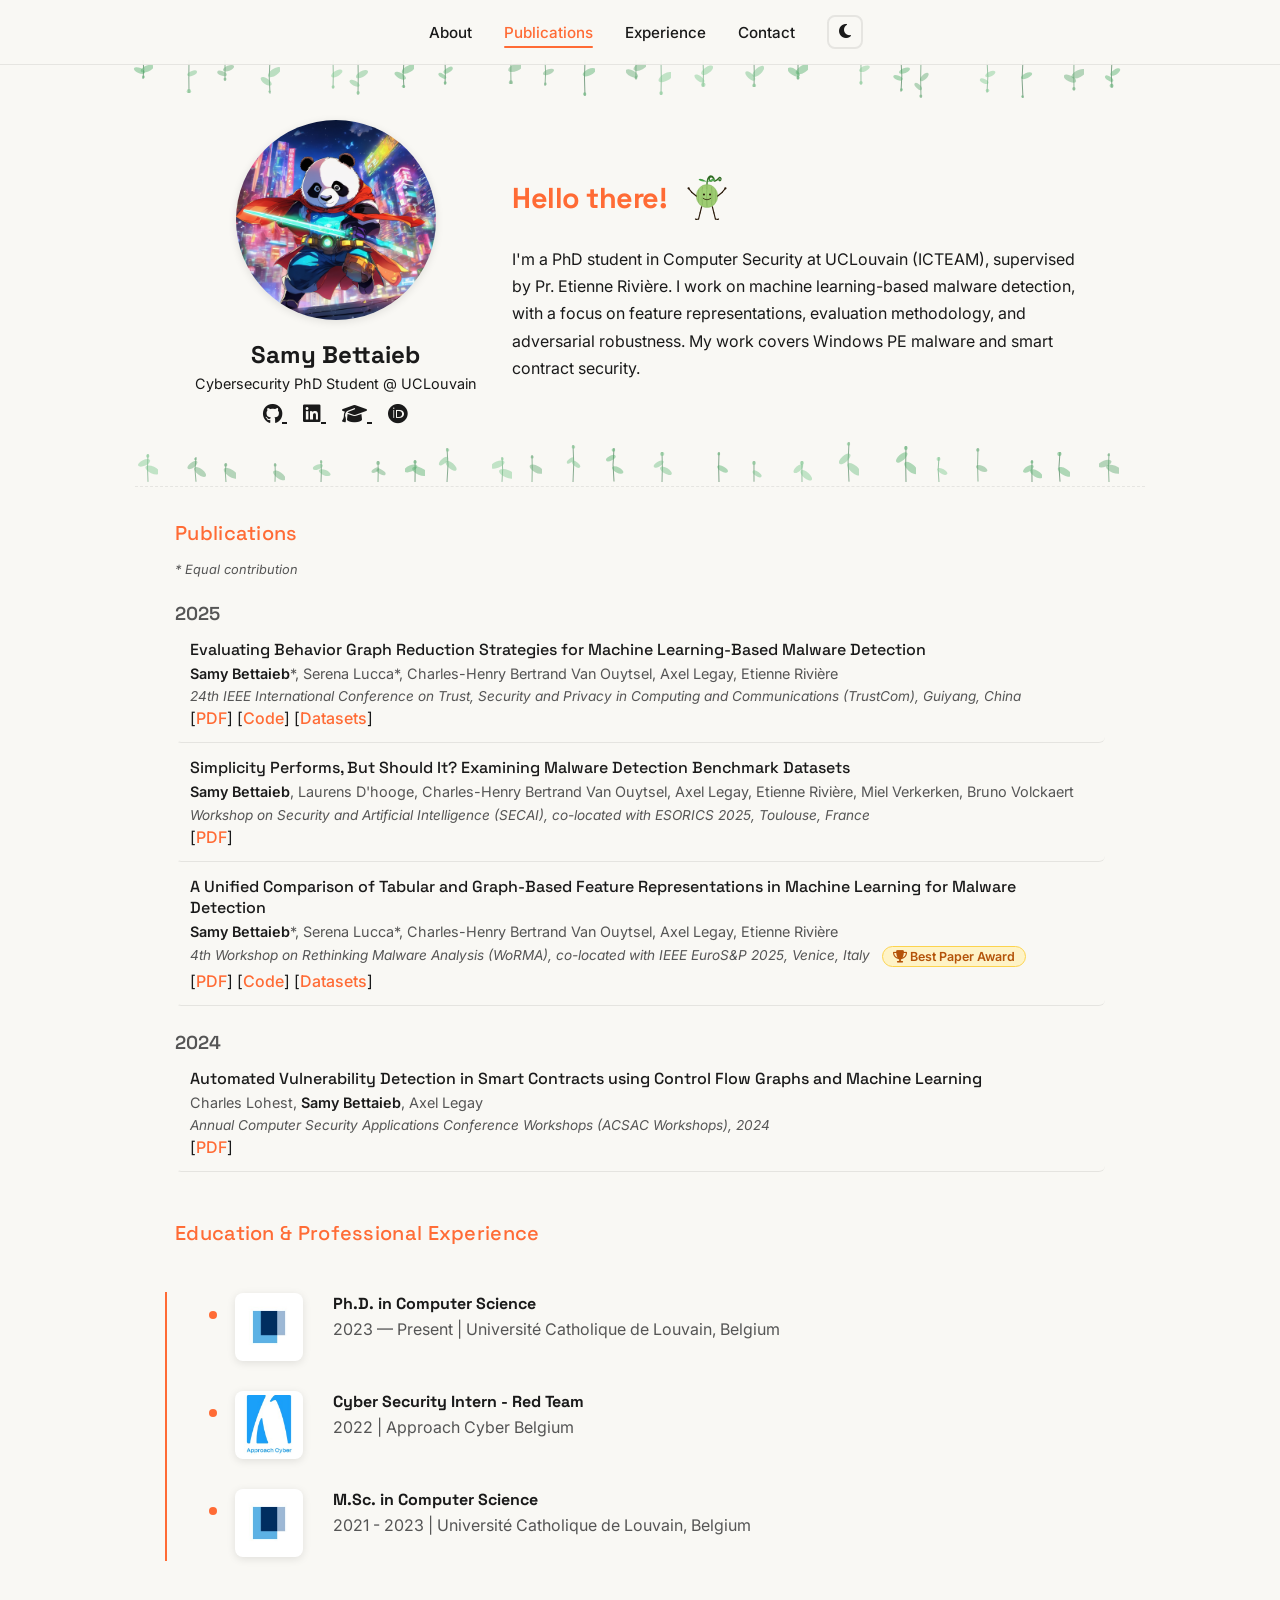
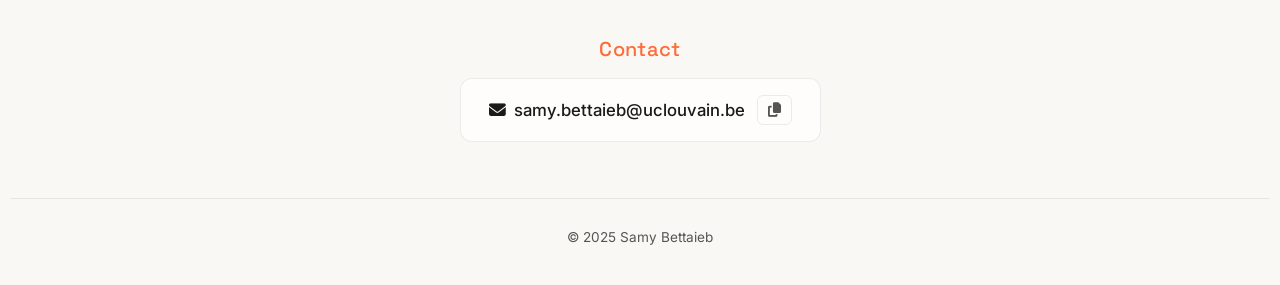
==== commit 9019b5a4: "update, style" ====
--- a/index.html
+++ b/index.html
@@ -14,7 +14,7 @@
     <link rel="stylesheet" href="https://cdnjs.cloudflare.com/ajax/libs/font-awesome/6.5.1/css/all.min.css">
     <link rel="preconnect" href="https://fonts.googleapis.com">
     <link rel="preconnect" href="https://fonts.gstatic.com" crossorigin>
-    <link href="https://fonts.googleapis.com/css2?family=Space+Grotesk:wght@400;500;600;700&family=Inter:wght@400;500;600&display=swap" rel="stylesheet">
+    <link href="https://fonts.googleapis.com/css2?family=Space+Grotesk:wght@400;500;600;700&family=Inter:wght@400;500;600&family=JetBrains+Mono:wght@400;500&display=swap" rel="stylesheet">
 </head>
 <body>
     <header>
@@ -51,66 +51,68 @@
         </div>
         <div class="description">
             <h2 class="hero-tagline">Hello there!
-                <svg class="dancing-tangerine" width="46" height="58" viewBox="-2 0 48 58" xmlns="http://www.w3.org/2000/svg">
-                    <defs>
-                        <linearGradient id="tg-leaf1" x1="0" y1="0" x2="1" y2="1">
-                            <stop offset="0%" stop-color="#5cb85c"/>
-                            <stop offset="100%" stop-color="#2d7a2d"/>
-                        </linearGradient>
-                        <linearGradient id="tg-leaf2" x1="1" y1="0" x2="0" y2="1">
-                            <stop offset="0%" stop-color="#6fcf6f"/>
-                            <stop offset="100%" stop-color="#3a8c3a"/>
-                        </linearGradient>
-                    </defs>
-                    <!-- Stem -->
-                    <path d="M22 12 Q22.5 8 22 5" stroke="#5a7a3a" stroke-width="1.8" fill="none" stroke-linecap="round"/>
-                    <!-- Leaves -->
-                    <g class="tangerine-leaf">
-                        <path d="M22 7 Q28 2 32 5 Q28 6 22 7Z" fill="url(#tg-leaf1)" opacity="0.9"/>
-                        <path d="M22 7 Q27 3.5 30 5.5" stroke="#3a6a2a" stroke-width="0.4" fill="none"/>
-                        <path d="M22 8 Q16 3 12 5 Q16 7 22 8Z" fill="url(#tg-leaf2)" opacity="0.85"/>
-                        <path d="M22 8 Q17 4.5 14 5.5" stroke="#3a6a2a" stroke-width="0.4" fill="none"/>
+                <svg class="dancing-melon" width="46" height="58" viewBox="-5 0 60 65" xmlns="http://www.w3.org/2000/svg">
+                    <!-- Tendril/vine on top -->
+                    <g class="melon-tendril">
+                        <path d="M25 11 Q25 7 26 4" stroke="#3a7a2a" stroke-width="1.8" fill="none" stroke-linecap="round"/>
+                        <path d="M26 4 C28 -2 34 -1 33 4 C32 8 27 7 28 3 C29 0 35 1 34 5 C33 8 38 6 40 3 C42 0 44 3 43 5 C42 7 40 6 41 4" stroke="#2d6a20" stroke-width="1.6" fill="none" stroke-linecap="round"/>
+                        <path d="M24 7 Q17 2 14 4 Q15 7 24 7Z" fill="#4aaa4a"/>
+                        <path d="M24 7 Q18 3.5 15 4.5" stroke="#2d7a2d" stroke-width="0.5" fill="none"/>
+                        <path d="M26 7 Q33 2 36 4 Q35 7 26 7Z" fill="#5cb85c"/>
+                        <path d="M26 7 Q32 3.5 35 4.5" stroke="#2d7a2d" stroke-width="0.5" fill="none"/>
                     </g>
                     <!-- Body -->
-                    <circle cx="22" cy="24" r="11" fill="#ff8c2e"/>
-                    <circle cx="22" cy="24" r="11" fill="none" stroke="#e07520" stroke-width="0.5"/>
+                    <ellipse cx="25" cy="26" rx="14" ry="15" fill="#9ecc72"/>
+                    <ellipse cx="25" cy="26" rx="14" ry="15" fill="none" stroke="#7aaa55" stroke-width="0.5"/>
+                    <!-- Faint net -->
+                    <path d="M13 19 Q18 17 23 20 Q28 18 37 20" stroke="#7aaa55" stroke-width="0.3" fill="none" opacity="0.15"/>
+                    <path d="M12 25 Q17 27 22 24 Q28 27 38 25" stroke="#7aaa55" stroke-width="0.3" fill="none" opacity="0.15"/>
+                    <path d="M13 31 Q19 33 24 30 Q30 33 37 31" stroke="#7aaa55" stroke-width="0.3" fill="none" opacity="0.15"/>
+                    <path d="M17 14 Q20 20 16 28 Q19 34 17 38" stroke="#7aaa55" stroke-width="0.3" fill="none" opacity="0.12"/>
+                    <path d="M33 14 Q30 20 34 28 Q31 34 33 38" stroke="#7aaa55" stroke-width="0.3" fill="none" opacity="0.12"/>
+                    <!-- Vertical rind lines -->
+                    <path d="M25 12 Q24 26 25 40" stroke="#5a8a3a" stroke-width="1" fill="none" opacity="0.5"/>
+                    <path d="M19 14 Q18 26 19 38" stroke="#5a8a3a" stroke-width="0.8" fill="none" opacity="0.45"/>
+                    <path d="M31 14 Q32 26 31 38" stroke="#5a8a3a" stroke-width="0.8" fill="none" opacity="0.45"/>
+                    <path d="M14 18 Q13.5 26 14 34" stroke="#5a8a3a" stroke-width="0.7" fill="none" opacity="0.35"/>
+                    <path d="M36 18 Q36.5 26 36 34" stroke="#5a8a3a" stroke-width="0.7" fill="none" opacity="0.35"/>
+                    <!-- Highlight -->
+                    <ellipse cx="22" cy="23" rx="6" ry="7" fill="#b0dd88" opacity="0.25"/>
                     <!-- Eyes -->
-                    <circle cx="18" cy="22" r="1.2" fill="#2a1a0a"/>
-                    <circle cx="26" cy="22" r="1.2" fill="#2a1a0a"/>
+                    <circle cx="21" cy="24" r="1.4" fill="#2a1a0a"/>
+                    <circle cx="29" cy="24" r="1.4" fill="#2a1a0a"/>
                     <!-- Smile -->
-                    <path d="M18 27 Q22 30 26 27" stroke="#2a1a0a" stroke-width="1" fill="none" stroke-linecap="round"/>
-                    <!-- Left arm: upper arm + forearm with elbow -->
-                    <g class="tangerine-wave-arm">
-                        <line x1="11" y1="24" x2="5" y2="20" stroke="#2a1a0a" stroke-width="1.5" stroke-linecap="round"/>
-                        <g class="tangerine-left-forearm">
-                            <line x1="5" y1="20" x2="1" y2="16" stroke="#2a1a0a" stroke-width="1.5" stroke-linecap="round"/>
+                    <path d="M20 29 Q25 33 30 29" stroke="#2a1a0a" stroke-width="1" fill="none" stroke-linecap="round"/>
+                    <!-- Left arm -->
+                    <g class="melon-wave-arm">
+                        <line x1="11" y1="26" x2="5" y2="21" stroke="#2a1a0a" stroke-width="1.5" stroke-linecap="round"/>
+                        <g class="melon-left-forearm">
+                            <line x1="5" y1="21" x2="1" y2="16" stroke="#2a1a0a" stroke-width="1.5" stroke-linecap="round"/>
                             <circle cx="1" cy="16" r="1.5" fill="#2a1a0a"/>
                         </g>
                     </g>
-                    <!-- Right arm: upper arm + forearm with elbow -->
-                    <g class="tangerine-right-arm">
-                        <line x1="33" y1="24" x2="39" y2="20" stroke="#2a1a0a" stroke-width="1.5" stroke-linecap="round"/>
-                        <g class="tangerine-right-forearm">
-                            <line x1="39" y1="20" x2="43" y2="16" stroke="#2a1a0a" stroke-width="1.5" stroke-linecap="round"/>
-                            <circle cx="43" cy="16" r="1.5" fill="#2a1a0a"/>
-                        </g>
-                    </g>
-                    <!-- Left leg: thigh + shin with knee -->
-                    <g class="tangerine-left-leg">
-                        <!-- Thigh (hip to knee) -->
-                        <line x1="17" y1="35" x2="15" y2="42" stroke="#2a1a0a" stroke-width="1.5" stroke-linecap="round"/>
-                        <!-- Shin (knee to foot) -->
-                        <g class="tangerine-left-shin">
-                            <line x1="15" y1="42" x2="13" y2="50" stroke="#2a1a0a" stroke-width="1.5" stroke-linecap="round"/>
-                            <path d="M13 50 Q10 51 9 50" stroke="#2a1a0a" stroke-width="1.5" fill="none" stroke-linecap="round"/>
-                        </g>
-                    </g>
-                    <!-- Right leg: thigh + shin with knee -->
-                    <g class="tangerine-right-leg">
-                        <line x1="27" y1="35" x2="29" y2="42" stroke="#2a1a0a" stroke-width="1.5" stroke-linecap="round"/>
-                        <g class="tangerine-right-shin">
-                            <line x1="29" y1="42" x2="31" y2="50" stroke="#2a1a0a" stroke-width="1.5" stroke-linecap="round"/>
-                            <path d="M31 50 Q34 51 35 50" stroke="#2a1a0a" stroke-width="1.5" fill="none" stroke-linecap="round"/>
+                    <!-- Right arm -->
+                    <g class="melon-right-arm">
+                        <line x1="39" y1="26" x2="45" y2="21" stroke="#2a1a0a" stroke-width="1.5" stroke-linecap="round"/>
+                        <g class="melon-right-forearm">
+                            <line x1="45" y1="21" x2="49" y2="16" stroke="#2a1a0a" stroke-width="1.5" stroke-linecap="round"/>
+                            <circle cx="49" cy="16" r="1.5" fill="#2a1a0a"/>
+                        </g>
+                    </g>
+                    <!-- Left leg -->
+                    <g class="melon-left-leg">
+                        <line x1="18" y1="40" x2="16" y2="48" stroke="#2a1a0a" stroke-width="1.5" stroke-linecap="round"/>
+                        <g class="melon-left-shin">
+                            <line x1="16" y1="48" x2="14" y2="56" stroke="#2a1a0a" stroke-width="1.5" stroke-linecap="round"/>
+                            <path d="M14 56 Q11 57 10 56" stroke="#2a1a0a" stroke-width="1.5" fill="none" stroke-linecap="round"/>
+                        </g>
+                    </g>
+                    <!-- Right leg -->
+                    <g class="melon-right-leg">
+                        <line x1="32" y1="40" x2="34" y2="48" stroke="#2a1a0a" stroke-width="1.5" stroke-linecap="round"/>
+                        <g class="melon-right-shin">
+                            <line x1="34" y1="48" x2="36" y2="56" stroke="#2a1a0a" stroke-width="1.5" stroke-linecap="round"/>
+                            <path d="M36 56 Q39 57 40 56" stroke="#2a1a0a" stroke-width="1.5" fill="none" stroke-linecap="round"/>
                         </g>
                     </g>
                 </svg>
--- a/css/styles.css
+++ b/css/styles.css
@@ -196,7 +196,7 @@
 }
 
 .sprout svg {
-    animation: sprout-sway 3s ease-in-out infinite;
+    animation: sprout-sway 4s ease-in-out infinite;
     transform-origin: bottom center;
 }
 
@@ -215,8 +215,8 @@
 
 @keyframes sprout-sway {
     0%, 100% { transform: rotate(0deg); }
-    25% { transform: rotate(5deg); }
-    75% { transform: rotate(-5deg); }
+    25% { transform: rotate(8deg); }
+    75% { transform: rotate(-8deg); }
 }
 
 /* ====== ABOUT ====== */
@@ -228,7 +228,7 @@
     flex-wrap: wrap;
     text-align: left;
     padding: 40px 40px;
-    border-bottom: 1px solid var(--border);
+    border-bottom: 1px dashed var(--border);
 }
 
 .about-image {
@@ -286,17 +286,16 @@
     color: var(--accent-b);
 }
 
-/* ====== DANCING TANGERINE ====== */
-
-.dancing-tangerine {
+/* ====== DANCING MELON ====== */
+
+.dancing-melon {
     display: inline-block;
     vertical-align: middle;
     margin-left: 10px;
-    animation: tangerine-groove 4s ease-in-out infinite;
-}
-
-@keyframes tangerine-groove {
-    /* Dance phase: 0-50% */
+    animation: melon-groove 4s ease-in-out infinite;
+}
+
+@keyframes melon-groove {
     0% { transform: translateX(0) translateY(0) rotate(0deg); }
     6.25% { transform: translateX(-3px) translateY(-4px) rotate(-5deg); }
     12.5% { transform: translateX(0) translateY(0) rotate(0deg); }
@@ -306,18 +305,32 @@
     37.5% { transform: translateX(0) translateY(0) rotate(0deg); }
     43.75% { transform: translateX(3px) translateY(-4px) rotate(5deg); }
     50% { transform: translateX(0) translateY(0) rotate(0deg); }
-    /* Wave phase: 50-100% (still) */
     100% { transform: translateX(0) translateY(0) rotate(0deg); }
 }
 
-/* Left arm: dance then wave */
-.tangerine-wave-arm {
-    transform-origin: 11px 24px;
-    animation: tangerine-arm-l 4s ease-in-out infinite;
-}
-
-@keyframes tangerine-arm-l {
-    /* Dance */
+/* Dark mode: white limbs */
+[data-theme="dark"] .melon-wave-arm line,
+[data-theme="dark"] .melon-right-arm line,
+[data-theme="dark"] .melon-left-leg line,
+[data-theme="dark"] .melon-right-leg line,
+[data-theme="dark"] .melon-left-leg path,
+[data-theme="dark"] .melon-right-leg path,
+[data-theme="dark"] .melon-left-forearm line,
+[data-theme="dark"] .melon-right-forearm line {
+    stroke: #e4e4e7;
+}
+
+[data-theme="dark"] .melon-left-forearm circle,
+[data-theme="dark"] .melon-right-forearm circle {
+    fill: #e4e4e7;
+}
+
+.melon-wave-arm {
+    transform-origin: 11px 26px;
+    animation: melon-arm-l 4s ease-in-out infinite;
+}
+
+@keyframes melon-arm-l {
     0% { transform: rotate(0deg); }
     6.25% { transform: rotate(20deg); }
     12.5% { transform: rotate(0deg); }
@@ -327,7 +340,6 @@
     37.5% { transform: rotate(0deg); }
     43.75% { transform: rotate(-20deg); }
     50% { transform: rotate(-80deg); }
-    /* Wave - arm raised high */
     58% { transform: rotate(50deg); }
     66% { transform: rotate(-80deg); }
     74% { transform: rotate(50deg); }
@@ -336,13 +348,12 @@
     100% { transform: rotate(0deg); }
 }
 
-/* Right arm: dance then still */
-.tangerine-right-arm {
-    transform-origin: 33px 24px;
-    animation: tangerine-arm-r 4s ease-in-out infinite;
-}
-
-@keyframes tangerine-arm-r {
+.melon-right-arm {
+    transform-origin: 39px 26px;
+    animation: melon-arm-r 4s ease-in-out infinite;
+}
+
+@keyframes melon-arm-r {
     0% { transform: rotate(0deg); }
     6.25% { transform: rotate(20deg); }
     12.5% { transform: rotate(0deg); }
@@ -355,18 +366,17 @@
     100% { transform: rotate(95deg); }
 }
 
-/* Legs: dance then stand */
-.tangerine-left-leg {
-    transform-origin: 17px 35px;
-    animation: tangerine-leg-l 4s ease-in-out infinite;
-}
-
-.tangerine-right-leg {
-    transform-origin: 27px 35px;
-    animation: tangerine-leg-r 4s ease-in-out infinite;
-}
-
-@keyframes tangerine-leg-l {
+.melon-left-leg {
+    transform-origin: 18px 40px;
+    animation: melon-leg-l 4s ease-in-out infinite;
+}
+
+.melon-right-leg {
+    transform-origin: 32px 40px;
+    animation: melon-leg-r 4s ease-in-out infinite;
+}
+
+@keyframes melon-leg-l {
     0% { transform: rotate(0deg); }
     6.25% { transform: rotate(-20deg); }
     12.5% { transform: rotate(0deg); }
@@ -379,7 +389,7 @@
     100% { transform: rotate(0deg); }
 }
 
-@keyframes tangerine-leg-r {
+@keyframes melon-leg-r {
     0% { transform: rotate(0deg); }
     6.25% { transform: rotate(-5deg); }
     12.5% { transform: rotate(0deg); }
@@ -392,13 +402,12 @@
     100% { transform: rotate(0deg); }
 }
 
-/* Forearm: dance then wave bend */
-.tangerine-left-forearm {
-    transform-origin: 5px 20px;
-    animation: forearm-l 4s ease-in-out infinite;
-}
-
-@keyframes forearm-l {
+.melon-left-forearm {
+    transform-origin: 5px 21px;
+    animation: melon-forearm-l 4s ease-in-out infinite;
+}
+
+@keyframes melon-forearm-l {
     0% { transform: rotate(0deg); }
     6.25% { transform: rotate(15deg); }
     12.5% { transform: rotate(0deg); }
@@ -408,7 +417,6 @@
     37.5% { transform: rotate(0deg); }
     43.75% { transform: rotate(-15deg); }
     50% { transform: rotate(-20deg); }
-    /* Wave forearm flick */
     58% { transform: rotate(15deg); }
     66% { transform: rotate(-20deg); }
     74% { transform: rotate(15deg); }
@@ -417,12 +425,12 @@
     100% { transform: rotate(0deg); }
 }
 
-.tangerine-right-forearm {
-    transform-origin: 39px 20px;
-    animation: forearm-r 4s ease-in-out infinite;
-}
-
-@keyframes forearm-r {
+.melon-right-forearm {
+    transform-origin: 45px 21px;
+    animation: melon-forearm-r 4s ease-in-out infinite;
+}
+
+@keyframes melon-forearm-r {
     0% { transform: rotate(0deg); }
     6.25% { transform: rotate(15deg); }
     12.5% { transform: rotate(0deg); }
@@ -435,13 +443,12 @@
     100% { transform: rotate(0deg); }
 }
 
-/* Shins: dance then stand */
-.tangerine-left-shin {
-    transform-origin: 15px 42px;
-    animation: shin-l 4s ease-in-out infinite;
-}
-
-@keyframes shin-l {
+.melon-left-shin {
+    transform-origin: 16px 48px;
+    animation: melon-shin-l 4s ease-in-out infinite;
+}
+
+@keyframes melon-shin-l {
     0% { transform: rotate(0deg); }
     6.25% { transform: rotate(30deg); }
     12.5% { transform: rotate(0deg); }
@@ -454,12 +461,12 @@
     100% { transform: rotate(0deg); }
 }
 
-.tangerine-right-shin {
-    transform-origin: 29px 42px;
-    animation: shin-r 4s ease-in-out infinite;
-}
-
-@keyframes shin-r {
+.melon-right-shin {
+    transform-origin: 34px 48px;
+    animation: melon-shin-r 4s ease-in-out infinite;
+}
+
+@keyframes melon-shin-r {
     0% { transform: rotate(0deg); }
     6.25% { transform: rotate(5deg); }
     12.5% { transform: rotate(0deg); }
@@ -472,13 +479,12 @@
     100% { transform: rotate(0deg); }
 }
 
-/* Leaf wiggles throughout */
-.tangerine-leaf {
-    transform-origin: 22px 7px;
-    animation: tangerine-leaf-wiggle 2s ease-in-out infinite;
-}
-
-@keyframes tangerine-leaf-wiggle {
+.melon-tendril {
+    transform-origin: 25px 8px;
+    animation: melon-tendril-wiggle 2s ease-in-out infinite;
+}
+
+@keyframes melon-tendril-wiggle {
     0%, 100% { transform: rotate(0deg); }
     25% { transform: rotate(10deg); }
     75% { transform: rotate(-10deg); }
@@ -585,11 +591,10 @@
 }
 
 .paper-title {
-    font-size: 1.05rem;
-    font-weight: 600;
+    font-size: 1rem;
+    font-weight: 500;
     margin-bottom: 4px;
     color: var(--text);
-    letter-spacing: -0.3px;
     margin-top: 0;
 }
 
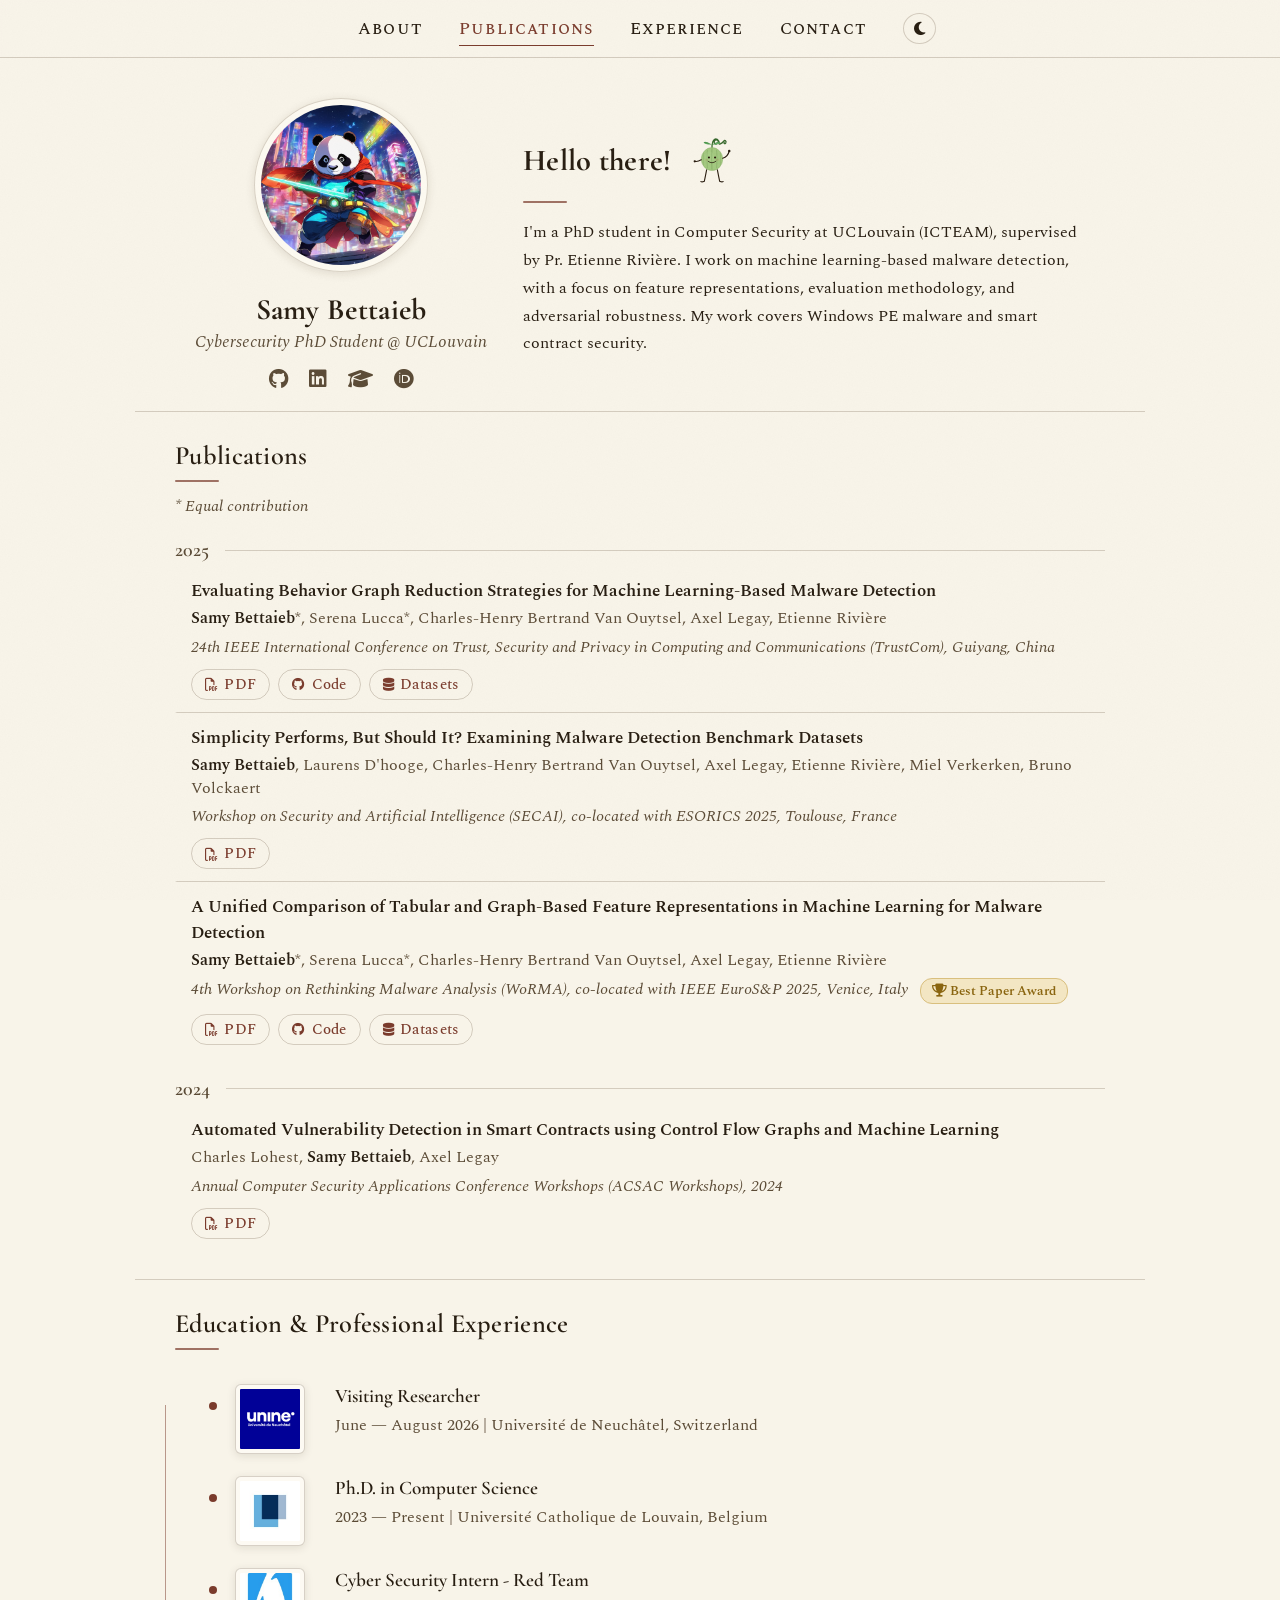
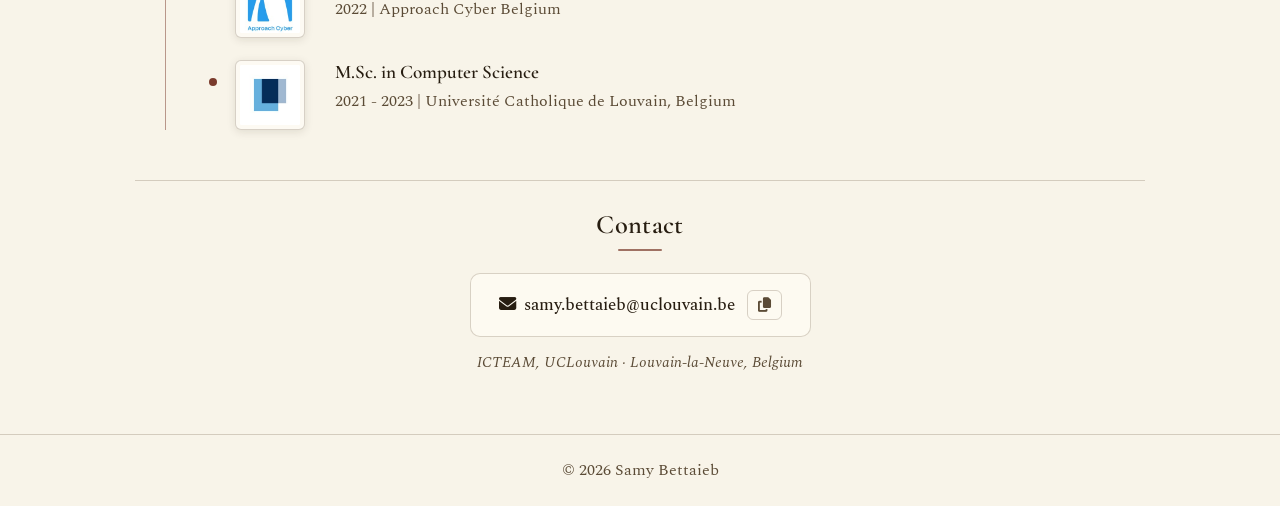
==== commit 03d37c3e: "update" ====
--- a/index.html
+++ b/index.html
@@ -8,13 +8,18 @@
     <meta property="og:title" content="Samy Bettaieb - Cybersecurity Researcher">
     <meta property="og:description" content="PhD student in Computer Security at UCLouvain. ML-based malware detection, adversarial robustness, smart contract security.">
     <meta property="og:type" content="website">
-    <meta property="og:image" content="images/panda_small.png">
+    <meta property="og:url" content="https://samybtt.github.io/">
+    <meta property="og:image" content="https://samybtt.github.io/images/panda_small.png">
+    <meta name="twitter:card" content="summary">
+    <meta name="theme-color" content="#f8f4e9" media="(prefers-color-scheme: light)">
+    <meta name="theme-color" content="#1a1410" media="(prefers-color-scheme: dark)">
+    <link rel="canonical" href="https://samybtt.github.io/">
     <link rel="icon" type="image/png" href="images/panda_small.png">
     <link rel="stylesheet" href="css/styles.css">
     <link rel="stylesheet" href="https://cdnjs.cloudflare.com/ajax/libs/font-awesome/6.5.1/css/all.min.css">
     <link rel="preconnect" href="https://fonts.googleapis.com">
     <link rel="preconnect" href="https://fonts.gstatic.com" crossorigin>
-    <link href="https://fonts.googleapis.com/css2?family=Space+Grotesk:wght@400;500;600;700&family=Inter:wght@400;500;600&family=JetBrains+Mono:wght@400;500&display=swap" rel="stylesheet">
+    <link href="https://fonts.googleapis.com/css2?family=Cormorant+Garamond:wght@500;600;700&family=Spectral:ital,wght@0,400;0,500;0,600;1,400;1,500&display=swap" rel="stylesheet">
 </head>
 <body>
     <header>
@@ -29,7 +34,7 @@
         </nav>
     </header>
 
-    <section id="about" class="section fade-in about-decorated">
+    <section id="about" class="section fade-in">
         <div class="about-image">
             <img src="images/panda_small.png" alt="Samy Bettaieb">
             <h1>Samy Bettaieb</h1>
@@ -50,8 +55,8 @@
             </div>
         </div>
         <div class="description">
-            <h2 class="hero-tagline">Hello there!
-                <svg class="dancing-melon" width="46" height="58" viewBox="-5 0 60 65" xmlns="http://www.w3.org/2000/svg">
+            <p class="hero-tagline">Hello there!
+                <svg class="hero-melon" width="46" height="58" viewBox="-5 0 60 65" xmlns="http://www.w3.org/2000/svg">
                     <!-- Tendril/vine on top -->
                     <g class="melon-tendril">
                         <path d="M25 11 Q25 7 26 4" stroke="#3a7a2a" stroke-width="1.8" fill="none" stroke-linecap="round"/>
@@ -79,47 +84,30 @@
                     <!-- Highlight -->
                     <ellipse cx="22" cy="23" rx="6" ry="7" fill="#b0dd88" opacity="0.25"/>
                     <!-- Eyes -->
-                    <circle cx="21" cy="24" r="1.4" fill="#2a1a0a"/>
-                    <circle cx="29" cy="24" r="1.4" fill="#2a1a0a"/>
+                    <circle class="melon-eye" cx="21" cy="24" r="1.4" fill="#2a1a0a"/>
+                    <circle class="melon-eye" cx="29" cy="24" r="1.4" fill="#2a1a0a"/>
+                    <!-- Cheeks -->
+                    <ellipse cx="18" cy="27.2" rx="1.8" ry="1.1" fill="#c96a4a" opacity="0.22"/>
+                    <ellipse cx="32" cy="27.2" rx="1.8" ry="1.1" fill="#c96a4a" opacity="0.22"/>
                     <!-- Smile -->
                     <path d="M20 29 Q25 33 30 29" stroke="#2a1a0a" stroke-width="1" fill="none" stroke-linecap="round"/>
-                    <!-- Left arm -->
-                    <g class="melon-wave-arm">
-                        <line x1="11" y1="26" x2="5" y2="21" stroke="#2a1a0a" stroke-width="1.5" stroke-linecap="round"/>
-                        <g class="melon-left-forearm">
-                            <line x1="5" y1="21" x2="1" y2="16" stroke="#2a1a0a" stroke-width="1.5" stroke-linecap="round"/>
-                            <circle cx="1" cy="16" r="1.5" fill="#2a1a0a"/>
-                        </g>
+                    <!-- Left arm, resting -->
+                    <path class="ink" d="M11 27 Q6 30 2.5 29" stroke="#2a1a0a" stroke-width="1.5" fill="none" stroke-linecap="round"/>
+                    <circle class="ink-fill" cx="2.5" cy="29" r="1.5" fill="#2a1a0a"/>
+                    <!-- Right arm, raised and waving -->
+                    <g class="melon-wave">
+                        <path class="ink" d="M39 25 C43 24 46.5 20 47.5 15.5" stroke="#2a1a0a" stroke-width="1.5" fill="none" stroke-linecap="round"/>
+                        <circle class="ink-fill" cx="47.5" cy="15.5" r="1.6" fill="#2a1a0a"/>
                     </g>
-                    <!-- Right arm -->
-                    <g class="melon-right-arm">
-                        <line x1="39" y1="26" x2="45" y2="21" stroke="#2a1a0a" stroke-width="1.5" stroke-linecap="round"/>
-                        <g class="melon-right-forearm">
-                            <line x1="45" y1="21" x2="49" y2="16" stroke="#2a1a0a" stroke-width="1.5" stroke-linecap="round"/>
-                            <circle cx="49" cy="16" r="1.5" fill="#2a1a0a"/>
-                        </g>
-                    </g>
-                    <!-- Left leg -->
-                    <g class="melon-left-leg">
-                        <line x1="18" y1="40" x2="16" y2="48" stroke="#2a1a0a" stroke-width="1.5" stroke-linecap="round"/>
-                        <g class="melon-left-shin">
-                            <line x1="16" y1="48" x2="14" y2="56" stroke="#2a1a0a" stroke-width="1.5" stroke-linecap="round"/>
-                            <path d="M14 56 Q11 57 10 56" stroke="#2a1a0a" stroke-width="1.5" fill="none" stroke-linecap="round"/>
-                        </g>
-                    </g>
-                    <!-- Right leg -->
-                    <g class="melon-right-leg">
-                        <line x1="32" y1="40" x2="34" y2="48" stroke="#2a1a0a" stroke-width="1.5" stroke-linecap="round"/>
-                        <g class="melon-right-shin">
-                            <line x1="34" y1="48" x2="36" y2="56" stroke="#2a1a0a" stroke-width="1.5" stroke-linecap="round"/>
-                            <path d="M36 56 Q39 57 40 56" stroke="#2a1a0a" stroke-width="1.5" fill="none" stroke-linecap="round"/>
-                        </g>
-                    </g>
+                    <!-- Legs, relaxed -->
+                    <path class="ink" d="M18 40 Q16.5 48 15 55 Q12 56.5 10.5 55.5" stroke="#2a1a0a" stroke-width="1.5" fill="none" stroke-linecap="round"/>
+                    <path class="ink" d="M32 40 Q33.5 48 35 55 Q38 56.5 39.5 55.5" stroke="#2a1a0a" stroke-width="1.5" fill="none" stroke-linecap="round"/>
                 </svg>
-            </h2>
+            </p>
             <p>I'm a PhD student in Computer Security at UCLouvain (ICTEAM), supervised by Pr. Etienne Rivière. I work on machine learning-based malware detection, with a focus on feature representations, evaluation methodology, and adversarial robustness. My work covers Windows PE malware and smart contract security.</p>
         </div>
     </section>
+
 
     <section id="papers" class="section fade-in">
         <h2>Publications</h2>
@@ -137,9 +125,9 @@
                 24th IEEE International Conference on Trust, Security and Privacy in Computing and Communications (TrustCom), Guiyang, China
             </div>
             <div class="paper-links">
-                [<a href="http://hdl.handle.net/2078.1/307301" target="_blank">PDF</a>]
-                [<a href="https://github.com/CloudLargeScale-UCLouvain/malware-graph-reduction" target="_blank">Code</a>]
-                [<a href="https://www.kaggle.com/datasets/sigehmireglbjevf/api-call-graphs-reduction-strategies" target="_blank">Datasets</a>]
+                <a class="chip" href="http://hdl.handle.net/2078.1/307301" target="_blank"><i class="far fa-file-pdf"></i>PDF</a>
+                <a class="chip" href="https://github.com/CloudLargeScale-UCLouvain/malware-graph-reduction" target="_blank"><i class="fab fa-github"></i>Code</a>
+                <a class="chip" href="https://www.kaggle.com/datasets/sigehmireglbjevf/api-call-graphs-reduction-strategies" target="_blank"><i class="fas fa-database"></i>Datasets</a>
             </div>
         </div>
 
@@ -154,7 +142,7 @@
                 Workshop on Security and Artificial Intelligence (SECAI), co-located with ESORICS 2025, Toulouse, France
             </div>
             <div class="paper-links">
-                [<a href="http://hdl.handle.net/2078.1/307299" target="_blank">PDF</a>]
+                <a class="chip" href="http://hdl.handle.net/2078.1/307299" target="_blank"><i class="far fa-file-pdf"></i>PDF</a>
             </div>
         </div>
 
@@ -170,9 +158,9 @@
                 <span class="award-badge"><i class="fas fa-trophy"></i> Best Paper Award</span>
             </div>
             <div class="paper-links">
-                [<a href="https://ieeexplore.ieee.org/document/11129492" target="_blank">PDF</a>]
-                [<a href="https://github.com/samybtt/comparison-tabular-graph-ml-malware" target="_blank">Code</a>]
-                [<a href="https://www.kaggle.com/sigehmireglbjevf/datasets" target="_blank">Datasets</a>]
+                <a class="chip" href="https://ieeexplore.ieee.org/document/11129492" target="_blank"><i class="far fa-file-pdf"></i>PDF</a>
+                <a class="chip" href="https://github.com/samybtt/comparison-tabular-graph-ml-malware" target="_blank"><i class="fab fa-github"></i>Code</a>
+                <a class="chip" href="https://www.kaggle.com/sigehmireglbjevf/datasets" target="_blank"><i class="fas fa-database"></i>Datasets</a>
             </div>
         </div>
 
@@ -189,15 +177,23 @@
                 Annual Computer Security Applications Conference Workshops (ACSAC Workshops), 2024
             </div>
             <div class="paper-links">
-                [<a href="https://ieeexplore.ieee.org/stamp/stamp.jsp?arnumber=10917792" target="_blank">PDF</a>]
-            </div>
-        </div>
-    </section>
+                <a class="chip" href="https://ieeexplore.ieee.org/stamp/stamp.jsp?arnumber=10917792" target="_blank"><i class="far fa-file-pdf"></i>PDF</a>
+            </div>
+        </div>
+    </section>
+
 
     <section id="experience" class="section fade-in">
         <h2>Education & Professional Experience</h2>
         <div class="timeline-wrapper">
             <div class="timeline-entry">
+                <img src="images/unine_logo.jpeg" alt="Université de Neuchâtel Logo">
+                <div>
+                    <h4>Visiting Researcher</h4>
+                    <p>June — August 2026 | Université de Neuchâtel, Switzerland</p>
+                </div>
+            </div>
+            <div class="timeline-entry">
                 <img src="images/uclouvain_logo_square.jpeg" alt="UCLouvain Logo">
                 <div>
                     <h4>Ph.D. in Computer Science</h4>
@@ -220,6 +216,7 @@
             </div>
         </div>
     </section>
+
 
     <section id="contact" class="section fade-in">
         <h2>Contact</h2>
@@ -232,13 +229,49 @@
                 <i class="fas fa-copy"></i>
             </button>
         </div>
+        <p class="contact-location">ICTEAM, UCLouvain &middot; Louvain-la-Neuve, Belgium</p>
     </section>
 
     <footer>
-        &copy; 2025 Samy Bettaieb
+        &copy; 2026 Samy Bettaieb
     </footer>
 
+    <script type="application/ld+json">
+    {
+        "@context": "https://schema.org",
+        "@type": "Person",
+        "name": "Samy Bettaieb",
+        "givenName": "Samy",
+        "familyName": "Bettaieb",
+        "jobTitle": "PhD Student in Computer Security",
+        "url": "https://samybtt.github.io/",
+        "image": "https://samybtt.github.io/images/panda_small.png",
+        "email": "samy.bettaieb@uclouvain.be",
+        "affiliation": {
+            "@type": "CollegeOrUniversity",
+            "name": "UCLouvain — ICTEAM",
+            "url": "https://uclouvain.be/en/research-institutes/icteam"
+        },
+        "alumniOf": {
+            "@type": "CollegeOrUniversity",
+            "name": "Université Catholique de Louvain"
+        },
+        "knowsAbout": [
+            "Machine learning-based malware detection",
+            "Adversarial robustness",
+            "Windows PE malware analysis",
+            "Smart contract security",
+            "Evaluation methodology for security machine learning"
+        ],
+        "sameAs": [
+            "https://github.com/samybtt",
+            "https://www.linkedin.com/in/samy-bettaieb-961133237/",
+            "https://scholar.google.com/citations?user=51qJkzMAAAAJ&hl=en",
+            "https://orcid.org/0009-0003-8851-9930"
+        ]
+    }
+    </script>
+
     <script src="js/main.js"></script>
-    <script src="js/sprouts.js"></script>
 </body>
 </html>
--- a/css/styles.css
+++ b/css/styles.css
@@ -1,31 +1,29 @@
-/* styles.css */
+/* styles.css — light academia */
 
 :root {
-    --background: #f9f8f4;
-    --text: #1a1a1a;
-    --text-secondary: #555;
-    --accent-b: #ff6b35;
-    --accent-g: #7b2ff7;
-    --header-bg: rgba(249, 248, 244, 0.95);
-    --about-bg: transparent;
-    --card-bg: rgba(255, 255, 255, 0.75);
-    --border: rgba(0, 0, 0, 0.08);
-    --shadow: rgba(0, 0, 0, 0.1);
-    --shadow-strong: rgba(0, 0, 0, 0.2);
+    --background: #f8f4e9;
+    --text: #271d11;
+    --text-secondary: #5b4b36;
+    --accent: #7a3b2c;
+    --accent-dark: #5a281d;
+    --header-bg: rgba(248, 244, 233, 0.92);
+    --card-bg: rgba(255, 252, 243, 0.75);
+    --border: rgba(85, 60, 40, 0.22);
+    --shadow: rgba(60, 45, 20, 0.12);
+    --shadow-strong: rgba(60, 45, 20, 0.22);
 }
 
 [data-theme="dark"] {
-    --background: #0f1117;
-    --text: #e4e4e7;
-    --text-secondary: #a1a1aa;
-    --accent-b: #ff8c5a;
-    --accent-g: #a06aff;
-    --header-bg: rgba(15, 17, 23, 0.95);
-    --about-bg: transparent;
-    --card-bg: rgba(255, 255, 255, 0.05);
-    --border: rgba(255, 255, 255, 0.08);
-    --shadow: rgba(0, 0, 0, 0.3);
-    --shadow-strong: rgba(0, 0, 0, 0.5);
+    --background: #1a1410;
+    --text: #f0e5cf;
+    --text-secondary: #bfb091;
+    --accent: #d6b26f;
+    --accent-dark: #eed3a0;
+    --header-bg: rgba(26, 20, 16, 0.92);
+    --card-bg: rgba(255, 243, 214, 0.05);
+    --border: rgba(238, 222, 190, 0.16);
+    --shadow: rgba(0, 0, 0, 0.35);
+    --shadow-strong: rgba(0, 0, 0, 0.55);
 }
 
 /* ====== BASE ====== */
@@ -37,33 +35,73 @@
 body {
     margin: 0;
     padding-top: 60px;
-    padding-left: 10px;
-    padding-right: 10px;
-    padding-bottom: 10px;
-    font-family: 'Inter', 'Helvetica Neue', Helvetica, Arial, sans-serif;
+    font-family: 'Spectral', Georgia, 'Times New Roman', serif;
+    font-size: 1.02rem;
     background: var(--background);
     color: var(--text);
     transition: background 0.15s ease, color 0.15s ease;
 }
 
 h1, h2, h3, h4 {
-    font-family: 'Space Grotesk', 'Helvetica Neue', sans-serif;
+    font-family: 'Cormorant Garamond', Georgia, serif;
 }
 
 h2 {
-    font-size: 1.25rem;
-    font-weight: 500;
+    font-size: 1.65rem;
+    font-weight: 600;
     letter-spacing: 0.3px;
-    color: var(--accent-b);
+    color: var(--text);
+    margin: 0 0 12px;
+}
+
+h2::after {
+    content: '';
+    display: block;
+    width: 44px;
+    height: 2px;
+    background: var(--accent);
+    margin-top: 8px;
+    opacity: 0.7;
+    border-radius: 1px;
 }
 
 a {
-    color: var(--accent-b);
+    color: var(--accent);
     transition: color 0.15s ease;
 }
 
 a:hover {
-    color: var(--accent-g);
+    color: var(--accent-dark);
+}
+
+:focus-visible {
+    outline: 2px solid var(--accent);
+    outline-offset: 3px;
+    border-radius: 2px;
+}
+
+/* Faint paper grain over the whole page */
+body::after {
+    content: '';
+    position: fixed;
+    inset: 0;
+    pointer-events: none;
+    z-index: 2000;
+    opacity: 0.03;
+    background-size: 180px 180px;
+    background-image: url("data:image/svg+xml,%3Csvg xmlns='http://www.w3.org/2000/svg' width='180' height='180'%3E%3Cfilter id='g'%3E%3CfeTurbulence type='fractalNoise' baseFrequency='0.8' numOctaves='4' stitchTiles='stitch'/%3E%3CfeColorMatrix type='saturate' values='0'/%3E%3C/filter%3E%3Crect width='100%25' height='100%25' filter='url(%23g)'/%3E%3C/svg%3E");
+}
+
+[data-theme="dark"] body::after {
+    opacity: 0.022;
+}
+
+::selection {
+    background: rgba(122, 59, 44, 0.22);
+}
+
+[data-theme="dark"] ::selection {
+    background: rgba(214, 178, 111, 0.3);
 }
 
 /* ====== HEADER ====== */
@@ -73,10 +111,12 @@
     top: 0;
     left: 0;
     width: 100%;
+    box-sizing: border-box;
     background: var(--header-bg);
+    backdrop-filter: blur(8px);
     display: flex;
     justify-content: center;
-    padding: 15px 0;
+    padding: 13px 10px;
     z-index: 1000;
     border-bottom: 1px solid var(--border);
     transition: background 0.15s ease;
@@ -85,17 +125,23 @@
 nav {
     display: flex;
     align-items: center;
+    justify-content: center;
+    flex-wrap: wrap;
     gap: 8px;
+    max-width: 100%;
 }
 
 nav a {
     position: relative;
-    margin: 0 12px;
+    margin: 0 14px;
+    white-space: nowrap;
     text-decoration: none;
     color: var(--text);
+    font-variant: small-caps;
+    letter-spacing: 1.2px;
     font-weight: 500;
-    font-size: 0.95rem;
-    padding: 4px 0;
+    font-size: 1.05rem;
+    padding: 2px 0;
     transition: color 0.15s ease;
 }
 
@@ -105,10 +151,9 @@
     bottom: -2px;
     left: 0;
     width: 0;
-    height: 2px;
-    background: var(--accent-b);
+    height: 1px;
+    background: var(--accent);
     transition: width 0.15s ease;
-    border-radius: 1px;
 }
 
 nav a:hover::after,
@@ -116,38 +161,39 @@
     width: 100%;
 }
 
-nav a:hover {
-    color: var(--accent-b);
-}
-
+nav a:hover,
 nav a.active {
-    color: var(--accent-b);
+    color: var(--accent);
 }
 
 #theme-toggle {
     background: none;
-    border: 2px solid var(--border);
+    border: 1px solid var(--border);
     color: var(--text);
-    font-size: 1rem;
+    font-size: 0.95rem;
     cursor: pointer;
     padding: 6px 10px;
-    border-radius: 8px;
-    margin-left: 12px;
+    border-radius: 50%;
+    margin-left: 14px;
     transition: all 0.15s ease;
 }
 
 #theme-toggle:hover {
-    border-color: var(--accent-b);
-    color: var(--accent-b);
+    border-color: var(--accent);
+    color: var(--accent);
 }
 
 /* ====== SECTIONS ====== */
 
 .section {
-    padding: 16px 40px;
+    padding: 28px 40px;
     max-width: 930px;
     margin: auto;
     scroll-margin-top: 60px;
+}
+
+.section + .section {
+    border-top: 1px solid var(--border);
 }
 
 /* ====== FADE IN ANIMATION ====== */
@@ -161,62 +207,6 @@
 .fade-in.visible {
     opacity: 1;
     transform: translateY(0);
-}
-
-/* ====== SPROUTS ====== */
-
-.about-decorated {
-    position: relative;
-}
-
-.sprout-container {
-    position: absolute;
-    left: 0;
-    width: 100%;
-    pointer-events: none;
-    overflow: visible;
-}
-
-.sprout-container.top {
-    top: 0;
-}
-
-.sprout {
-    position: absolute;
-    transform-origin: bottom center;
-    animation: sprout-grow 1.2s ease-out both;
-}
-
-.sprout.top-sprout {
-    transform-origin: top center;
-}
-
-.sprout.bottom-sprout {
-    transform-origin: bottom center;
-}
-
-.sprout svg {
-    animation: sprout-sway 4s ease-in-out infinite;
-    transform-origin: bottom center;
-}
-
-.sprout.top-sprout svg {
-    transform-origin: top center;
-}
-
-.sprout.bottom-sprout svg {
-    transform-origin: bottom center;
-}
-
-@keyframes sprout-grow {
-    from { transform: scaleY(0); opacity: 0; }
-    to { transform: scaleY(1); opacity: 1; }
-}
-
-@keyframes sprout-sway {
-    0%, 100% { transform: rotate(0deg); }
-    25% { transform: rotate(8deg); }
-    75% { transform: rotate(-8deg); }
 }
 
 /* ====== ABOUT ====== */
@@ -227,42 +217,49 @@
     justify-content: space-around;
     flex-wrap: wrap;
     text-align: left;
-    padding: 40px 40px;
-    border-bottom: 1px dashed var(--border);
+    padding: 28px 40px 6px;
 }
 
 .about-image {
     text-align: center;
-    margin: 20px;
+    margin: 10px 20px;
 }
 
 .about-image img {
-    width: 200px;
-    height: 200px;
+    width: 160px;
+    height: 160px;
     object-fit: cover;
-    border-radius: 100px;
-    box-shadow: 0 2px 8px var(--shadow);
+    border-radius: 50%;
+    padding: 6px;
+    border: 1px solid var(--border);
+    background: var(--card-bg);
+    box-shadow: 0 2px 10px var(--shadow);
 }
 
 .about-image h1 {
-    margin: 15px 0 5px;
+    margin: 12px 0 2px;
+    font-size: 1.85rem;
+    font-weight: 700;
+    letter-spacing: 0.3px;
 }
 
 .about-image p {
     margin: 0 0 10px;
-    font-size: 0.9em;
-    color: var(--text);
+    font-style: italic;
+    font-size: 1.05rem;
+    color: var(--text-secondary);
 }
 
 .social-icons a {
     margin: 0 8px;
     font-size: 20px;
-    color: var(--text);
+    color: var(--text-secondary);
+    text-decoration: none;
     transition: color 0.15s ease;
 }
 
 .social-icons a:hover {
-    color: var(--accent-b);
+    color: var(--accent);
 }
 
 .description {
@@ -277,217 +274,88 @@
     color: var(--text);
 }
 
+.description p:last-child {
+    margin-bottom: 0;
+}
+
 .hero-tagline {
-    font-size: 1.8rem;
+    font-family: 'Cormorant Garamond', Georgia, serif;
+    font-size: 1.9rem;
     font-weight: 700;
-    letter-spacing: -0.5px;
+    letter-spacing: 0.3px;
     line-height: 1.2;
-    margin-bottom: 16px;
-    color: var(--accent-b);
-}
-
-/* ====== DANCING MELON ====== */
-
-.dancing-melon {
+    margin: 0 0 16px;
+    color: var(--accent);
+}
+
+.hero-tagline::after {
+    content: '';
+    display: block;
+    width: 44px;
+    height: 2px;
+    background: var(--accent);
+    margin-top: 8px;
+    opacity: 0.7;
+    border-radius: 1px;
+}
+
+/* ====== HERO MELON ====== */
+/* Calm idle character: gentle float, a periodic wave, a blink */
+
+.hero-melon {
     display: inline-block;
     vertical-align: middle;
     margin-left: 10px;
-    animation: melon-groove 4s ease-in-out infinite;
-}
-
-@keyframes melon-groove {
-    0% { transform: translateX(0) translateY(0) rotate(0deg); }
-    6.25% { transform: translateX(-3px) translateY(-4px) rotate(-5deg); }
-    12.5% { transform: translateX(0) translateY(0) rotate(0deg); }
-    18.75% { transform: translateX(3px) translateY(-4px) rotate(5deg); }
-    25% { transform: translateX(0) translateY(0) rotate(0deg); }
-    31.25% { transform: translateX(-3px) translateY(-4px) rotate(-5deg); }
-    37.5% { transform: translateX(0) translateY(0) rotate(0deg); }
-    43.75% { transform: translateX(3px) translateY(-4px) rotate(5deg); }
-    50% { transform: translateX(0) translateY(0) rotate(0deg); }
-    100% { transform: translateX(0) translateY(0) rotate(0deg); }
-}
-
-/* Dark mode: white limbs */
-[data-theme="dark"] .melon-wave-arm line,
-[data-theme="dark"] .melon-right-arm line,
-[data-theme="dark"] .melon-left-leg line,
-[data-theme="dark"] .melon-right-leg line,
-[data-theme="dark"] .melon-left-leg path,
-[data-theme="dark"] .melon-right-leg path,
-[data-theme="dark"] .melon-left-forearm line,
-[data-theme="dark"] .melon-right-forearm line {
-    stroke: #e4e4e7;
-}
-
-[data-theme="dark"] .melon-left-forearm circle,
-[data-theme="dark"] .melon-right-forearm circle {
-    fill: #e4e4e7;
-}
-
-.melon-wave-arm {
-    transform-origin: 11px 26px;
-    animation: melon-arm-l 4s ease-in-out infinite;
-}
-
-@keyframes melon-arm-l {
-    0% { transform: rotate(0deg); }
-    6.25% { transform: rotate(20deg); }
-    12.5% { transform: rotate(0deg); }
-    18.75% { transform: rotate(-20deg); }
-    25% { transform: rotate(0deg); }
-    31.25% { transform: rotate(20deg); }
-    37.5% { transform: rotate(0deg); }
-    43.75% { transform: rotate(-20deg); }
-    50% { transform: rotate(-80deg); }
-    58% { transform: rotate(50deg); }
-    66% { transform: rotate(-80deg); }
-    74% { transform: rotate(50deg); }
-    82% { transform: rotate(-80deg); }
-    90% { transform: rotate(50deg); }
-    100% { transform: rotate(0deg); }
-}
-
-.melon-right-arm {
-    transform-origin: 39px 26px;
-    animation: melon-arm-r 4s ease-in-out infinite;
-}
-
-@keyframes melon-arm-r {
-    0% { transform: rotate(0deg); }
-    6.25% { transform: rotate(20deg); }
-    12.5% { transform: rotate(0deg); }
-    18.75% { transform: rotate(-20deg); }
-    25% { transform: rotate(0deg); }
-    31.25% { transform: rotate(20deg); }
-    37.5% { transform: rotate(0deg); }
-    43.75% { transform: rotate(-20deg); }
-    50% { transform: rotate(95deg); }
-    100% { transform: rotate(95deg); }
-}
-
-.melon-left-leg {
-    transform-origin: 18px 40px;
-    animation: melon-leg-l 4s ease-in-out infinite;
-}
-
-.melon-right-leg {
-    transform-origin: 32px 40px;
-    animation: melon-leg-r 4s ease-in-out infinite;
-}
-
-@keyframes melon-leg-l {
-    0% { transform: rotate(0deg); }
-    6.25% { transform: rotate(-20deg); }
-    12.5% { transform: rotate(0deg); }
-    18.75% { transform: rotate(5deg); }
-    25% { transform: rotate(0deg); }
-    31.25% { transform: rotate(-20deg); }
-    37.5% { transform: rotate(0deg); }
-    43.75% { transform: rotate(5deg); }
-    50% { transform: rotate(0deg); }
-    100% { transform: rotate(0deg); }
-}
-
-@keyframes melon-leg-r {
-    0% { transform: rotate(0deg); }
-    6.25% { transform: rotate(-5deg); }
-    12.5% { transform: rotate(0deg); }
-    18.75% { transform: rotate(20deg); }
-    25% { transform: rotate(0deg); }
-    31.25% { transform: rotate(-5deg); }
-    37.5% { transform: rotate(0deg); }
-    43.75% { transform: rotate(20deg); }
-    50% { transform: rotate(0deg); }
-    100% { transform: rotate(0deg); }
-}
-
-.melon-left-forearm {
-    transform-origin: 5px 21px;
-    animation: melon-forearm-l 4s ease-in-out infinite;
-}
-
-@keyframes melon-forearm-l {
-    0% { transform: rotate(0deg); }
-    6.25% { transform: rotate(15deg); }
-    12.5% { transform: rotate(0deg); }
-    18.75% { transform: rotate(-15deg); }
-    25% { transform: rotate(0deg); }
-    31.25% { transform: rotate(15deg); }
-    37.5% { transform: rotate(0deg); }
-    43.75% { transform: rotate(-15deg); }
-    50% { transform: rotate(-20deg); }
-    58% { transform: rotate(15deg); }
-    66% { transform: rotate(-20deg); }
-    74% { transform: rotate(15deg); }
-    82% { transform: rotate(-20deg); }
-    90% { transform: rotate(15deg); }
-    100% { transform: rotate(0deg); }
-}
-
-.melon-right-forearm {
-    transform-origin: 45px 21px;
-    animation: melon-forearm-r 4s ease-in-out infinite;
-}
-
-@keyframes melon-forearm-r {
-    0% { transform: rotate(0deg); }
-    6.25% { transform: rotate(15deg); }
-    12.5% { transform: rotate(0deg); }
-    18.75% { transform: rotate(-15deg); }
-    25% { transform: rotate(0deg); }
-    31.25% { transform: rotate(15deg); }
-    37.5% { transform: rotate(0deg); }
-    43.75% { transform: rotate(-15deg); }
-    50% { transform: rotate(0deg); }
-    100% { transform: rotate(0deg); }
-}
-
-.melon-left-shin {
-    transform-origin: 16px 48px;
-    animation: melon-shin-l 4s ease-in-out infinite;
-}
-
-@keyframes melon-shin-l {
-    0% { transform: rotate(0deg); }
-    6.25% { transform: rotate(30deg); }
-    12.5% { transform: rotate(0deg); }
-    18.75% { transform: rotate(-5deg); }
-    25% { transform: rotate(0deg); }
-    31.25% { transform: rotate(30deg); }
-    37.5% { transform: rotate(0deg); }
-    43.75% { transform: rotate(-5deg); }
-    50% { transform: rotate(0deg); }
-    100% { transform: rotate(0deg); }
-}
-
-.melon-right-shin {
-    transform-origin: 34px 48px;
-    animation: melon-shin-r 4s ease-in-out infinite;
-}
-
-@keyframes melon-shin-r {
-    0% { transform: rotate(0deg); }
-    6.25% { transform: rotate(5deg); }
-    12.5% { transform: rotate(0deg); }
-    18.75% { transform: rotate(-30deg); }
-    25% { transform: rotate(0deg); }
-    31.25% { transform: rotate(5deg); }
-    37.5% { transform: rotate(0deg); }
-    43.75% { transform: rotate(-30deg); }
-    50% { transform: rotate(0deg); }
-    100% { transform: rotate(0deg); }
+    filter: saturate(0.82);
+    animation: melon-float 6s ease-in-out infinite;
+}
+
+@keyframes melon-float {
+    0%, 100% { transform: translateY(0) rotate(0deg); }
+    50% { transform: translateY(-3px) rotate(-1.5deg); }
+}
+
+/* Dark mode: warm ivory limbs */
+[data-theme="dark"] .hero-melon .ink {
+    stroke: #e7dcc8;
+}
+
+[data-theme="dark"] .hero-melon .ink-fill {
+    fill: #e7dcc8;
+}
+
+.melon-wave {
+    transform-origin: 39px 25px;
+    animation: melon-wave 7s ease-in-out infinite;
+}
+
+@keyframes melon-wave {
+    0%, 34%, 100% { transform: rotate(0deg); }
+    8% { transform: rotate(22deg); }
+    15% { transform: rotate(-16deg); }
+    22% { transform: rotate(22deg); }
+    29% { transform: rotate(-16deg); }
+}
+
+.melon-eye {
+    transform-box: fill-box;
+    transform-origin: center;
+    animation: melon-blink 5s ease-in-out infinite;
+}
+
+@keyframes melon-blink {
+    0%, 94%, 100% { transform: scaleY(1); }
+    97% { transform: scaleY(0.12); }
 }
 
 .melon-tendril {
     transform-origin: 25px 8px;
-    animation: melon-tendril-wiggle 2s ease-in-out infinite;
+    animation: melon-tendril-wiggle 6s ease-in-out infinite;
 }
 
 @keyframes melon-tendril-wiggle {
-    0%, 100% { transform: rotate(0deg); }
-    25% { transform: rotate(10deg); }
-    75% { transform: rotate(-10deg); }
+    0%, 100% { transform: rotate(-5deg); }
+    50% { transform: rotate(5deg); }
 }
 
 /* ====== TIMELINE ====== */
@@ -505,8 +373,9 @@
     left: 30px;
     top: 25%;
     height: 65%;
-    width: 2px;
-    background: var(--accent-b);
+    width: 1px;
+    background: var(--accent);
+    opacity: 0.5;
     transition: background 0.15s ease;
 }
 
@@ -514,7 +383,7 @@
     position: relative;
     display: flex;
     align-items: flex-start;
-    margin: 30px 0 30px 60px;
+    margin: 22px 0 22px 60px;
     text-align: left;
     transition: transform 0.15s ease;
 }
@@ -531,12 +400,12 @@
     width: 8px;
     height: 8px;
     border-radius: 50%;
-    background: var(--accent-b);
+    background: var(--accent);
     transition: background 0.15s ease;
 }
 
 .timeline-entry:hover::before {
-    background: var(--accent-g);
+    background: var(--accent-dark);
 }
 
 .timeline-entry img {
@@ -545,14 +414,30 @@
     object-fit: contain;
     margin-right: 30px;
     flex-shrink: 0;
-    border-radius: 8px;
-    background: white;
+    border-radius: 6px;
+    border: 1px solid var(--border);
+    background: #fdfaf2;
     padding: 4px;
     box-shadow: 0 2px 8px var(--shadow);
+    filter: saturate(0.88);
+    transition: filter 0.15s ease, opacity 0.15s ease;
+}
+
+[data-theme="dark"] .timeline-entry img {
+    background: #e9e1d1;
+    filter: saturate(0.8) brightness(0.9);
+    opacity: 0.9;
+}
+
+.timeline-entry:hover img {
+    filter: none;
+    opacity: 1;
 }
 
 .timeline-entry h4 {
     margin: 0 0 5px;
+    font-size: 1.2rem;
+    font-weight: 600;
 }
 
 .timeline-entry p {
@@ -563,43 +448,53 @@
 /* ====== PAPERS ====== */
 
 #papers h3 {
-    margin-top: 25px;
-    color: var(--text-secondary);
+    display: flex;
+    align-items: center;
+    gap: 16px;
+    margin-top: 20px;
+    margin-bottom: 4px;
+    font-size: 1.25rem;
     font-weight: 600;
-    margin-bottom: 0;
-}
-
-h3.text-muted {
-    margin-top: 20px;
-    margin-bottom: 0;
+    color: var(--text-secondary);
+}
+
+#papers h3::after {
+    content: '';
+    flex: 1;
+    height: 1px;
+    background: var(--border);
 }
 
 .paper-entry {
-    padding: 14px 12px;
-    border-bottom: 1px solid var(--border);
-    margin-top: 0;
-    margin-bottom: 0;
+    padding: 12px 14px;
+    margin: 0;
     border-radius: 6px;
     background: transparent;
-    border-left: 3px solid transparent;
+    border-left: 2px solid transparent;
     transition: background 0.15s ease, border-color 0.15s ease;
+}
+
+.paper-entry + .paper-entry {
+    border-top: 1px solid var(--border);
+    border-top-left-radius: 0;
+    border-top-right-radius: 0;
 }
 
 .paper-entry:hover {
     background: var(--card-bg);
-    border-left-color: var(--accent-b);
+    border-left-color: var(--accent);
 }
 
 .paper-title {
-    font-size: 1rem;
-    font-weight: 500;
-    margin-bottom: 4px;
+    font-family: 'Spectral', Georgia, serif;
+    font-size: 1.08rem;
+    font-weight: 600;
+    margin: 0 0 4px;
     color: var(--text);
-    margin-top: 0;
 }
 
 .paper-authors {
-    font-size: 0.9rem;
+    font-size: 1.02rem;
     color: var(--text-secondary);
     margin-bottom: 4px;
     line-height: 1.4;
@@ -611,25 +506,46 @@
 }
 
 .paper-info {
-    font-size: 0.85rem;
+    font-size: 1rem;
     color: var(--text-secondary);
     margin-bottom: 4px;
     font-style: italic;
 }
 
-.paper-links a {
-    color: var(--accent-b);
+.paper-links {
+    display: flex;
+    flex-wrap: wrap;
+    gap: 8px;
+    margin-top: 10px;
+}
+
+.chip {
+    display: inline-flex;
+    align-items: center;
+    gap: 6px;
+    padding: 3px 13px;
+    border: 1px solid var(--border);
+    border-radius: 999px;
+    font-size: 0.95rem;
     font-weight: 500;
+    letter-spacing: 0.3px;
     text-decoration: none;
-    transition: color 0.15s ease;
-}
-
-.paper-links a:hover {
-    color: var(--accent-g);
+    color: var(--accent);
+    transition: all 0.15s ease;
+}
+
+.chip i {
+    font-size: 0.85em;
+}
+
+.chip:hover {
+    background: var(--accent);
+    border-color: var(--accent);
+    color: var(--background);
 }
 
 .contrib-note {
-    font-size: 0.8rem;
+    font-size: 0.98rem;
     color: var(--text-secondary);
     margin-top: 4px;
     font-style: italic;
@@ -638,21 +554,21 @@
 .award-badge {
     display: inline-block;
     margin-left: 8px;
-    padding: 2px 10px;
-    font-size: 0.78rem;
+    padding: 2px 11px;
+    font-size: 0.82rem;
     font-weight: 600;
     font-style: normal;
-    color: #b45309;
-    background: #fef3c7;
-    border: 1px solid #fcd34d;
+    color: #8a6510;
+    background: #f3e6c3;
+    border: 1px solid #d9bf7e;
     border-radius: 12px;
     vertical-align: middle;
 }
 
 [data-theme="dark"] .award-badge {
-    color: #fbbf24;
-    background: rgba(251, 191, 36, 0.12);
-    border-color: rgba(251, 191, 36, 0.3);
+    color: #e3c37a;
+    background: rgba(227, 195, 122, 0.1);
+    border-color: rgba(227, 195, 122, 0.3);
 }
 
 /* ====== CONTACT ====== */
@@ -661,14 +577,20 @@
     text-align: center;
 }
 
+#contact h2::after {
+    margin-left: auto;
+    margin-right: auto;
+}
+
 .contact-card {
+    margin-top: 10px;
     display: inline-flex;
     align-items: center;
     gap: 12px;
     background: var(--card-bg);
     border: 1px solid var(--border);
     padding: 16px 28px;
-    border-radius: 12px;
+    border-radius: 10px;
     transition: transform 0.15s ease, box-shadow 0.15s ease;
 }
 
@@ -680,7 +602,7 @@
 .email-link {
     text-decoration: none;
     color: var(--text);
-    font-size: 1.05rem;
+    font-size: 1.08rem;
     font-weight: 500;
     display: flex;
     align-items: center;
@@ -688,7 +610,7 @@
 }
 
 .email-link:hover {
-    color: var(--accent-b);
+    color: var(--accent);
 }
 
 .copy-email {
@@ -703,24 +625,49 @@
 }
 
 .copy-email:hover {
-    color: var(--accent-b);
-    border-color: var(--accent-b);
+    color: var(--accent);
+    border-color: var(--accent);
 }
 
 .copy-email.copied {
-    color: var(--accent-g);
-    border-color: var(--accent-g);
+    color: #6b8e23;
+    border-color: #6b8e23;
+}
+
+.contact-location {
+    margin: 14px 0 0;
+    font-size: 0.95rem;
+    font-style: italic;
+    color: var(--text-secondary);
 }
 
 /* ====== FOOTER ====== */
 
 footer {
     text-align: center;
-    padding: 30px 20px;
-    font-size: 0.85em;
+    padding: 24px 20px;
+    font-size: 0.95em;
     color: var(--text-secondary);
     border-top: 1px solid var(--border);
-    margin-top: 40px;
+    margin-top: 32px;
+}
+
+/* ====== REDUCED MOTION ====== */
+
+@media (prefers-reduced-motion: reduce) {
+    html {
+        scroll-behavior: auto;
+    }
+
+    *, *::before, *::after {
+        animation: none !important;
+        transition: none !important;
+    }
+
+    .fade-in {
+        opacity: 1;
+        transform: none;
+    }
 }
 
 /* ====== RESPONSIVE ====== */
@@ -732,15 +679,16 @@
 
     nav a {
         margin: 0 6px;
-        font-size: 0.85rem;
+        font-size: 0.95rem;
+        letter-spacing: 0.8px;
     }
 
     .section {
-        padding: 12px 16px;
+        padding: 28px 16px;
     }
 
     #about {
-        padding: 24px 16px;
+        padding: 28px 16px 6px;
         flex-direction: column;
         text-align: center;
     }
@@ -755,13 +703,13 @@
     }
 
     .description {
-        text-align: center;
+        text-align: left;
         min-width: unset;
         margin: 10px;
     }
 
     .hero-tagline {
-        font-size: 1.3rem;
+        font-size: 1.6rem;
     }
 
     #experience::before {
@@ -792,3 +740,28 @@
         padding: 12px 20px;
     }
 }
+
+@media (max-width: 470px) {
+    nav {
+        gap: 4px;
+    }
+
+    nav a {
+        margin: 0 3px;
+        font-size: 0.8rem;
+        letter-spacing: 0.2px;
+    }
+
+    #theme-toggle {
+        margin-left: 4px;
+        padding: 4px 7px;
+        font-size: 0.8rem;
+    }
+}
+
+/* Very narrow screens: nav wraps to two rows, so make room for it */
+@media (max-width: 345px) {
+    body {
+        padding-top: 92px;
+    }
+}
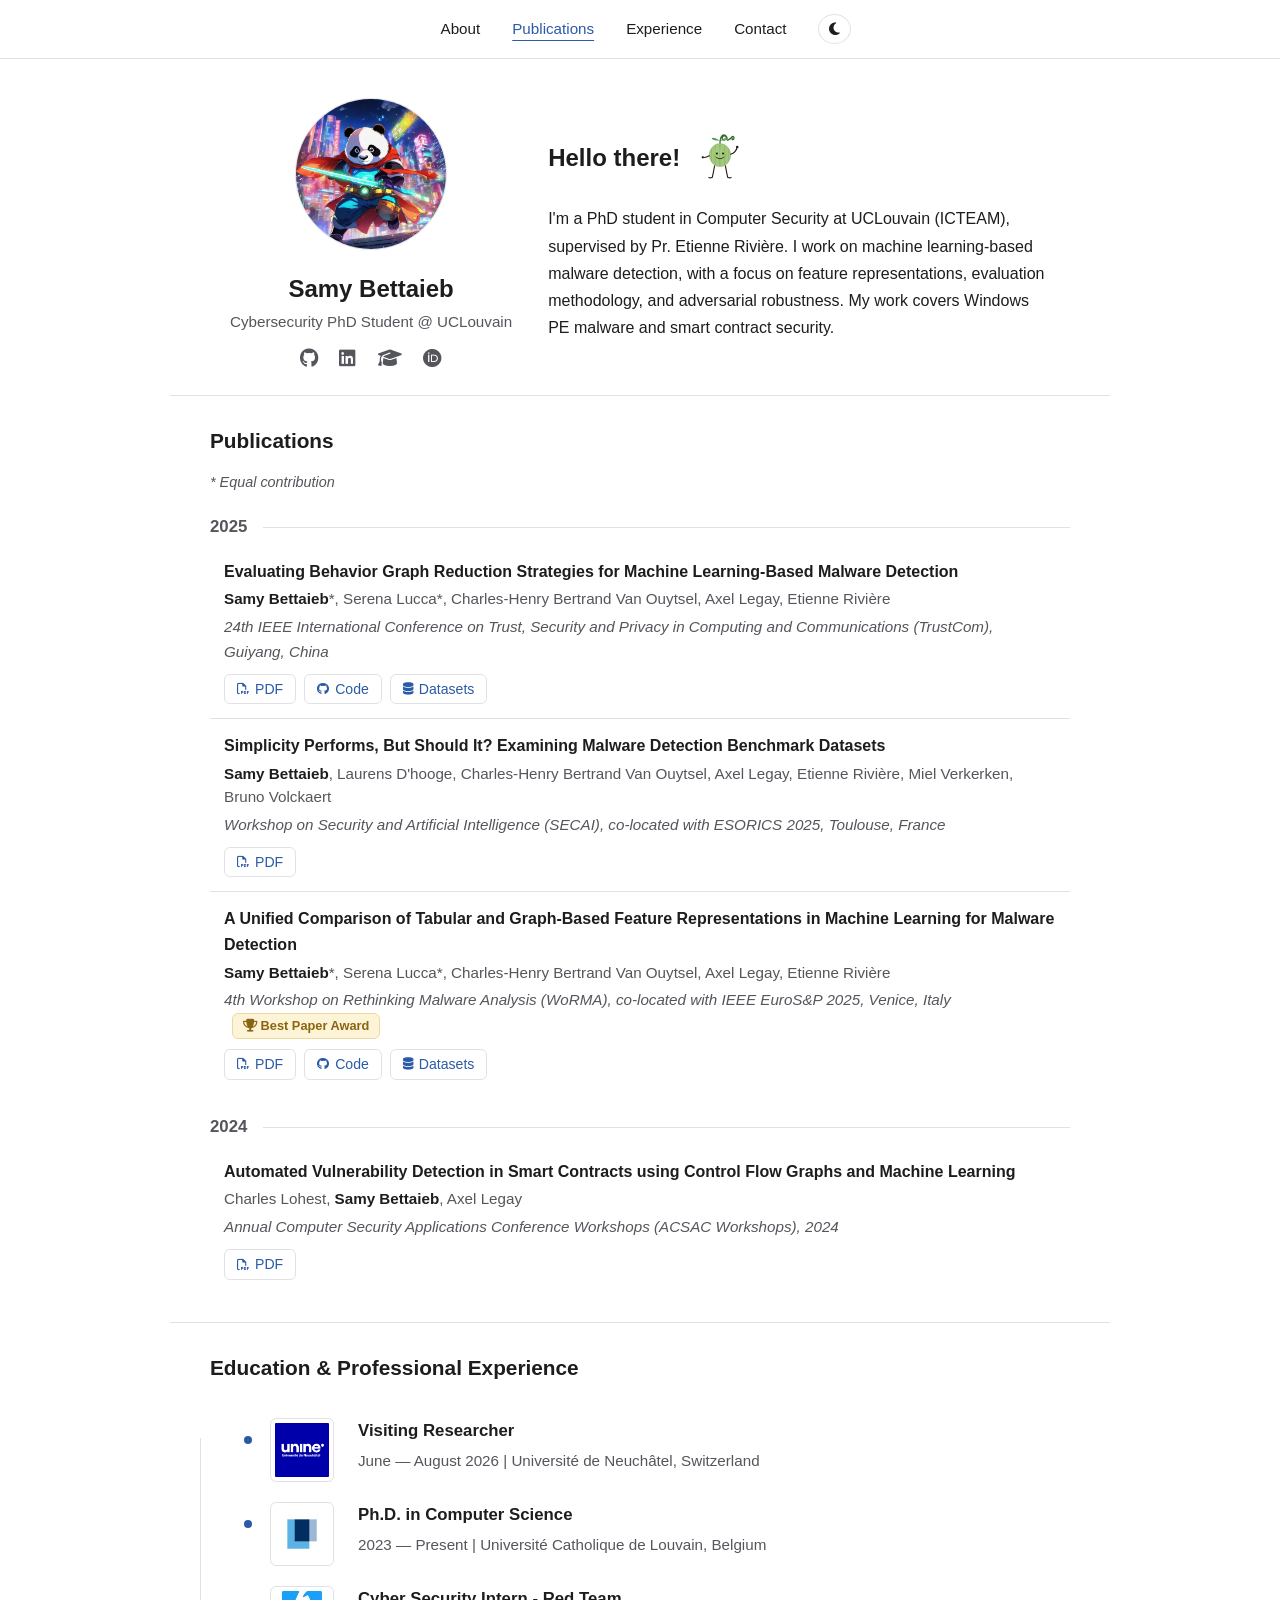
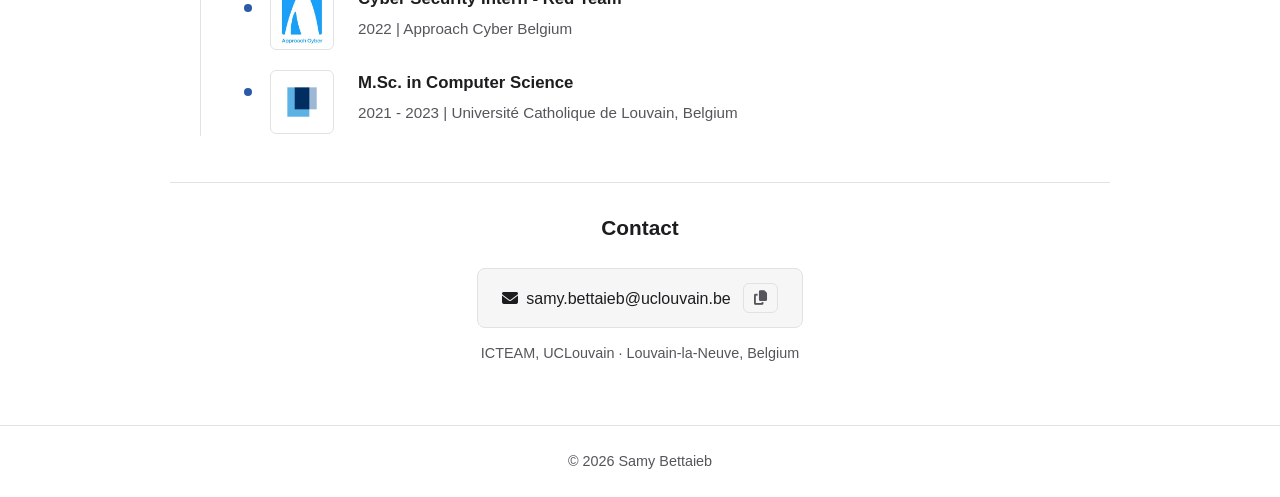
==== commit 0d9aeaba: "update" ====
--- a/index.html
+++ b/index.html
@@ -11,15 +11,12 @@
     <meta property="og:url" content="https://samybtt.github.io/">
     <meta property="og:image" content="https://samybtt.github.io/images/panda_small.png">
     <meta name="twitter:card" content="summary">
-    <meta name="theme-color" content="#f8f4e9" media="(prefers-color-scheme: light)">
-    <meta name="theme-color" content="#1a1410" media="(prefers-color-scheme: dark)">
+    <meta name="theme-color" content="#ffffff" media="(prefers-color-scheme: light)">
+    <meta name="theme-color" content="#131316" media="(prefers-color-scheme: dark)">
     <link rel="canonical" href="https://samybtt.github.io/">
     <link rel="icon" type="image/png" href="images/panda_small.png">
     <link rel="stylesheet" href="css/styles.css">
     <link rel="stylesheet" href="https://cdnjs.cloudflare.com/ajax/libs/font-awesome/6.5.1/css/all.min.css">
-    <link rel="preconnect" href="https://fonts.googleapis.com">
-    <link rel="preconnect" href="https://fonts.gstatic.com" crossorigin>
-    <link href="https://fonts.googleapis.com/css2?family=Cormorant+Garamond:wght@500;600;700&family=Spectral:ital,wght@0,400;0,500;0,600;1,400;1,500&display=swap" rel="stylesheet">
 </head>
 <body>
     <header>
@@ -34,7 +31,7 @@
         </nav>
     </header>
 
-    <section id="about" class="section fade-in">
+    <section id="about" class="section">
         <div class="about-image">
             <img src="images/panda_small.png" alt="Samy Bettaieb">
             <h1>Samy Bettaieb</h1>
@@ -109,7 +106,7 @@
     </section>
 
 
-    <section id="papers" class="section fade-in">
+    <section id="papers" class="section">
         <h2>Publications</h2>
         <div class="contrib-note">* Equal contribution</div>
         <h3 class="text-muted">2025</h3>
@@ -183,7 +180,7 @@
     </section>
 
 
-    <section id="experience" class="section fade-in">
+    <section id="experience" class="section">
         <h2>Education & Professional Experience</h2>
         <div class="timeline-wrapper">
             <div class="timeline-entry">
@@ -218,7 +215,7 @@
     </section>
 
 
-    <section id="contact" class="section fade-in">
+    <section id="contact" class="section">
         <h2>Contact</h2>
         <div class="contact-card">
             <a href="mailto:samy.bettaieb@uclouvain.be" class="email-link">
--- a/css/styles.css
+++ b/css/styles.css
@@ -1,29 +1,27 @@
-/* styles.css — light academia */
+/* styles.css — clean minimal */
 
 :root {
-    --background: #f8f4e9;
-    --text: #271d11;
-    --text-secondary: #5b4b36;
-    --accent: #7a3b2c;
-    --accent-dark: #5a281d;
-    --header-bg: rgba(248, 244, 233, 0.92);
-    --card-bg: rgba(255, 252, 243, 0.75);
-    --border: rgba(85, 60, 40, 0.22);
-    --shadow: rgba(60, 45, 20, 0.12);
-    --shadow-strong: rgba(60, 45, 20, 0.22);
+    --background: #ffffff;
+    --text: #1d1d1f;
+    --text-secondary: #55555c;
+    --accent: #2b5aa7;
+    --accent-dark: #1d4076;
+    --header-bg: rgba(255, 255, 255, 0.92);
+    --card-bg: #f6f6f7;
+    --border: #e2e2e6;
+    --shadow: rgba(0, 0, 0, 0.08);
 }
 
 [data-theme="dark"] {
-    --background: #1a1410;
-    --text: #f0e5cf;
-    --text-secondary: #bfb091;
-    --accent: #d6b26f;
-    --accent-dark: #eed3a0;
-    --header-bg: rgba(26, 20, 16, 0.92);
-    --card-bg: rgba(255, 243, 214, 0.05);
-    --border: rgba(238, 222, 190, 0.16);
-    --shadow: rgba(0, 0, 0, 0.35);
-    --shadow-strong: rgba(0, 0, 0, 0.55);
+    --background: #131316;
+    --text: #e8e8ea;
+    --text-secondary: #a5a5ad;
+    --accent: #82aae0;
+    --accent-dark: #a9c6ef;
+    --header-bg: rgba(19, 19, 22, 0.92);
+    --card-bg: #1d1d22;
+    --border: #2c2c33;
+    --shadow: rgba(0, 0, 0, 0.4);
 }
 
 /* ====== BASE ====== */
@@ -35,34 +33,19 @@
 body {
     margin: 0;
     padding-top: 60px;
-    font-family: 'Spectral', Georgia, 'Times New Roman', serif;
-    font-size: 1.02rem;
+    font-family: -apple-system, BlinkMacSystemFont, 'Segoe UI', Roboto, Helvetica, Arial, sans-serif;
+    font-size: 1rem;
+    line-height: 1.6;
     background: var(--background);
     color: var(--text);
     transition: background 0.15s ease, color 0.15s ease;
 }
 
-h1, h2, h3, h4 {
-    font-family: 'Cormorant Garamond', Georgia, serif;
-}
-
 h2 {
-    font-size: 1.65rem;
-    font-weight: 600;
-    letter-spacing: 0.3px;
-    color: var(--text);
-    margin: 0 0 12px;
-}
-
-h2::after {
-    content: '';
-    display: block;
-    width: 44px;
-    height: 2px;
-    background: var(--accent);
-    margin-top: 8px;
-    opacity: 0.7;
-    border-radius: 1px;
+    font-size: 1.3rem;
+    font-weight: 700;
+    margin: 0 0 14px;
+    color: var(--text);
 }
 
 a {
@@ -78,30 +61,6 @@
     outline: 2px solid var(--accent);
     outline-offset: 3px;
     border-radius: 2px;
-}
-
-/* Faint paper grain over the whole page */
-body::after {
-    content: '';
-    position: fixed;
-    inset: 0;
-    pointer-events: none;
-    z-index: 2000;
-    opacity: 0.03;
-    background-size: 180px 180px;
-    background-image: url("data:image/svg+xml,%3Csvg xmlns='http://www.w3.org/2000/svg' width='180' height='180'%3E%3Cfilter id='g'%3E%3CfeTurbulence type='fractalNoise' baseFrequency='0.8' numOctaves='4' stitchTiles='stitch'/%3E%3CfeColorMatrix type='saturate' values='0'/%3E%3C/filter%3E%3Crect width='100%25' height='100%25' filter='url(%23g)'/%3E%3C/svg%3E");
-}
-
-[data-theme="dark"] body::after {
-    opacity: 0.022;
-}
-
-::selection {
-    background: rgba(122, 59, 44, 0.22);
-}
-
-[data-theme="dark"] ::selection {
-    background: rgba(214, 178, 111, 0.3);
 }
 
 /* ====== HEADER ====== */
@@ -116,7 +75,7 @@
     backdrop-filter: blur(8px);
     display: flex;
     justify-content: center;
-    padding: 13px 10px;
+    padding: 14px 10px;
     z-index: 1000;
     border-bottom: 1px solid var(--border);
     transition: background 0.15s ease;
@@ -132,33 +91,14 @@
 }
 
 nav a {
-    position: relative;
-    margin: 0 14px;
+    margin: 0 12px;
     white-space: nowrap;
     text-decoration: none;
     color: var(--text);
-    font-variant: small-caps;
-    letter-spacing: 1.2px;
     font-weight: 500;
-    font-size: 1.05rem;
+    font-size: 0.95rem;
     padding: 2px 0;
     transition: color 0.15s ease;
-}
-
-nav a::after {
-    content: '';
-    position: absolute;
-    bottom: -2px;
-    left: 0;
-    width: 0;
-    height: 1px;
-    background: var(--accent);
-    transition: width 0.15s ease;
-}
-
-nav a:hover::after,
-nav a.active::after {
-    width: 100%;
 }
 
 nav a:hover,
@@ -166,15 +106,20 @@
     color: var(--accent);
 }
 
+nav a.active {
+    text-decoration: underline;
+    text-underline-offset: 6px;
+}
+
 #theme-toggle {
     background: none;
     border: 1px solid var(--border);
     color: var(--text);
-    font-size: 0.95rem;
+    font-size: 0.9rem;
     cursor: pointer;
     padding: 6px 10px;
     border-radius: 50%;
-    margin-left: 14px;
+    margin-left: 12px;
     transition: all 0.15s ease;
 }
 
@@ -187,26 +132,13 @@
 
 .section {
     padding: 28px 40px;
-    max-width: 930px;
+    max-width: 860px;
     margin: auto;
     scroll-margin-top: 60px;
 }
 
 .section + .section {
     border-top: 1px solid var(--border);
-}
-
-/* ====== FADE IN ANIMATION ====== */
-
-.fade-in {
-    opacity: 0;
-    transform: translateY(30px);
-    transition: opacity 0.6s ease-out, transform 0.6s ease-out;
-}
-
-.fade-in.visible {
-    opacity: 1;
-    transform: translateY(0);
 }
 
 /* ====== ABOUT ====== */
@@ -217,7 +149,7 @@
     justify-content: space-around;
     flex-wrap: wrap;
     text-align: left;
-    padding: 28px 40px 6px;
+    padding: 28px 40px 10px;
 }
 
 .about-image {
@@ -226,33 +158,28 @@
 }
 
 .about-image img {
-    width: 160px;
-    height: 160px;
+    width: 150px;
+    height: 150px;
     object-fit: cover;
     border-radius: 50%;
-    padding: 6px;
     border: 1px solid var(--border);
-    background: var(--card-bg);
-    box-shadow: 0 2px 10px var(--shadow);
 }
 
 .about-image h1 {
     margin: 12px 0 2px;
-    font-size: 1.85rem;
+    font-size: 1.5rem;
     font-weight: 700;
-    letter-spacing: 0.3px;
 }
 
 .about-image p {
     margin: 0 0 10px;
-    font-style: italic;
-    font-size: 1.05rem;
+    font-size: 0.95rem;
     color: var(--text-secondary);
 }
 
 .social-icons a {
     margin: 0 8px;
-    font-size: 20px;
+    font-size: 19px;
     color: var(--text-secondary);
     text-decoration: none;
     transition: color 0.15s ease;
@@ -279,24 +206,11 @@
 }
 
 .hero-tagline {
-    font-family: 'Cormorant Garamond', Georgia, serif;
-    font-size: 1.9rem;
+    font-size: 1.5rem;
     font-weight: 700;
-    letter-spacing: 0.3px;
     line-height: 1.2;
-    margin: 0 0 16px;
-    color: var(--accent);
-}
-
-.hero-tagline::after {
-    content: '';
-    display: block;
-    width: 44px;
-    height: 2px;
-    background: var(--accent);
-    margin-top: 8px;
-    opacity: 0.7;
-    border-radius: 1px;
+    margin: 0 0 14px;
+    color: var(--text);
 }
 
 /* ====== HERO MELON ====== */
@@ -306,7 +220,7 @@
     display: inline-block;
     vertical-align: middle;
     margin-left: 10px;
-    filter: saturate(0.82);
+    filter: saturate(0.85);
     animation: melon-float 6s ease-in-out infinite;
 }
 
@@ -315,13 +229,13 @@
     50% { transform: translateY(-3px) rotate(-1.5deg); }
 }
 
-/* Dark mode: warm ivory limbs */
+/* Dark mode: light limbs */
 [data-theme="dark"] .hero-melon .ink {
-    stroke: #e7dcc8;
+    stroke: #d5d5da;
 }
 
 [data-theme="dark"] .hero-melon .ink-fill {
-    fill: #e7dcc8;
+    fill: #d5d5da;
 }
 
 .melon-wave {
@@ -374,22 +288,15 @@
     top: 25%;
     height: 65%;
     width: 1px;
-    background: var(--accent);
-    opacity: 0.5;
-    transition: background 0.15s ease;
+    background: var(--border);
 }
 
 .timeline-entry {
     position: relative;
     display: flex;
     align-items: flex-start;
-    margin: 22px 0 22px 60px;
+    margin: 20px 0 20px 60px;
     text-align: left;
-    transition: transform 0.15s ease;
-}
-
-.timeline-entry:hover {
-    transform: translateX(4px);
 }
 
 .timeline-entry::before {
@@ -401,48 +308,30 @@
     height: 8px;
     border-radius: 50%;
     background: var(--accent);
-    transition: background 0.15s ease;
-}
-
-.timeline-entry:hover::before {
-    background: var(--accent-dark);
 }
 
 .timeline-entry img {
-    width: 60px;
-    height: 60px;
+    width: 54px;
+    height: 54px;
     object-fit: contain;
-    margin-right: 30px;
+    margin-right: 24px;
     flex-shrink: 0;
     border-radius: 6px;
     border: 1px solid var(--border);
-    background: #fdfaf2;
+    background: #ffffff;
     padding: 4px;
-    box-shadow: 0 2px 8px var(--shadow);
-    filter: saturate(0.88);
-    transition: filter 0.15s ease, opacity 0.15s ease;
-}
-
-[data-theme="dark"] .timeline-entry img {
-    background: #e9e1d1;
-    filter: saturate(0.8) brightness(0.9);
-    opacity: 0.9;
-}
-
-.timeline-entry:hover img {
-    filter: none;
-    opacity: 1;
 }
 
 .timeline-entry h4 {
-    margin: 0 0 5px;
-    font-size: 1.2rem;
+    margin: 0 0 4px;
+    font-size: 1.05rem;
     font-weight: 600;
 }
 
 .timeline-entry p {
     margin: 0;
     color: var(--text-secondary);
+    font-size: 0.95rem;
 }
 
 /* ====== PAPERS ====== */
@@ -453,7 +342,7 @@
     gap: 16px;
     margin-top: 20px;
     margin-bottom: 4px;
-    font-size: 1.25rem;
+    font-size: 1.05rem;
     font-weight: 600;
     color: var(--text-secondary);
 }
@@ -466,12 +355,10 @@
 }
 
 .paper-entry {
-    padding: 12px 14px;
+    padding: 14px 14px;
     margin: 0;
     border-radius: 6px;
-    background: transparent;
-    border-left: 2px solid transparent;
-    transition: background 0.15s ease, border-color 0.15s ease;
+    transition: background 0.15s ease;
 }
 
 .paper-entry + .paper-entry {
@@ -482,22 +369,20 @@
 
 .paper-entry:hover {
     background: var(--card-bg);
-    border-left-color: var(--accent);
 }
 
 .paper-title {
-    font-family: 'Spectral', Georgia, serif;
-    font-size: 1.08rem;
+    font-size: 1rem;
     font-weight: 600;
     margin: 0 0 4px;
     color: var(--text);
 }
 
 .paper-authors {
-    font-size: 1.02rem;
+    font-size: 0.95rem;
     color: var(--text-secondary);
     margin-bottom: 4px;
-    line-height: 1.4;
+    line-height: 1.5;
 }
 
 .paper-authors strong {
@@ -506,7 +391,7 @@
 }
 
 .paper-info {
-    font-size: 1rem;
+    font-size: 0.95rem;
     color: var(--text-secondary);
     margin-bottom: 4px;
     font-style: italic;
@@ -523,12 +408,11 @@
     display: inline-flex;
     align-items: center;
     gap: 6px;
-    padding: 3px 13px;
+    padding: 3px 12px;
     border: 1px solid var(--border);
-    border-radius: 999px;
-    font-size: 0.95rem;
+    border-radius: 6px;
+    font-size: 0.88rem;
     font-weight: 500;
-    letter-spacing: 0.3px;
     text-decoration: none;
     color: var(--accent);
     transition: all 0.15s ease;
@@ -539,13 +423,13 @@
 }
 
 .chip:hover {
-    background: var(--accent);
     border-color: var(--accent);
-    color: var(--background);
+    background: var(--card-bg);
+    color: var(--accent-dark);
 }
 
 .contrib-note {
-    font-size: 0.98rem;
+    font-size: 0.9rem;
     color: var(--text-secondary);
     margin-top: 4px;
     font-style: italic;
@@ -554,14 +438,14 @@
 .award-badge {
     display: inline-block;
     margin-left: 8px;
-    padding: 2px 11px;
-    font-size: 0.82rem;
+    padding: 2px 10px;
+    font-size: 0.8rem;
     font-weight: 600;
     font-style: normal;
     color: #8a6510;
-    background: #f3e6c3;
-    border: 1px solid #d9bf7e;
-    border-radius: 12px;
+    background: #fdf3d7;
+    border: 1px solid #ecd9a0;
+    border-radius: 6px;
     vertical-align: middle;
 }
 
@@ -575,11 +459,6 @@
 
 #contact {
     text-align: center;
-}
-
-#contact h2::after {
-    margin-left: auto;
-    margin-right: auto;
 }
 
 .contact-card {
@@ -589,20 +468,14 @@
     gap: 12px;
     background: var(--card-bg);
     border: 1px solid var(--border);
-    padding: 16px 28px;
-    border-radius: 10px;
-    transition: transform 0.15s ease, box-shadow 0.15s ease;
-}
-
-.contact-card:hover {
-    transform: translateY(-2px);
-    box-shadow: 0 4px 16px var(--shadow);
+    padding: 14px 24px;
+    border-radius: 8px;
 }
 
 .email-link {
     text-decoration: none;
     color: var(--text);
-    font-size: 1.08rem;
+    font-size: 1rem;
     font-weight: 500;
     display: flex;
     align-items: center;
@@ -630,14 +503,13 @@
 }
 
 .copy-email.copied {
-    color: #6b8e23;
-    border-color: #6b8e23;
+    color: #2e7d32;
+    border-color: #2e7d32;
 }
 
 .contact-location {
     margin: 14px 0 0;
-    font-size: 0.95rem;
-    font-style: italic;
+    font-size: 0.9rem;
     color: var(--text-secondary);
 }
 
@@ -646,7 +518,7 @@
 footer {
     text-align: center;
     padding: 24px 20px;
-    font-size: 0.95em;
+    font-size: 0.9em;
     color: var(--text-secondary);
     border-top: 1px solid var(--border);
     margin-top: 32px;
@@ -663,11 +535,6 @@
         animation: none !important;
         transition: none !important;
     }
-
-    .fade-in {
-        opacity: 1;
-        transform: none;
-    }
 }
 
 /* ====== RESPONSIVE ====== */
@@ -679,8 +546,7 @@
 
     nav a {
         margin: 0 6px;
-        font-size: 0.95rem;
-        letter-spacing: 0.8px;
+        font-size: 0.9rem;
     }
 
     .section {
@@ -688,7 +554,7 @@
     }
 
     #about {
-        padding: 28px 16px 6px;
+        padding: 28px 16px 10px;
         flex-direction: column;
         text-align: center;
     }
@@ -698,8 +564,8 @@
     }
 
     .about-image img {
-        width: 140px;
-        height: 140px;
+        width: 130px;
+        height: 130px;
     }
 
     .description {
@@ -709,7 +575,7 @@
     }
 
     .hero-tagline {
-        font-size: 1.6rem;
+        font-size: 1.35rem;
     }
 
     #experience::before {
@@ -742,14 +608,9 @@
 }
 
 @media (max-width: 470px) {
-    nav {
-        gap: 4px;
-    }
-
     nav a {
-        margin: 0 3px;
-        font-size: 0.8rem;
-        letter-spacing: 0.2px;
+        margin: 0 4px;
+        font-size: 0.82rem;
     }
 
     #theme-toggle {
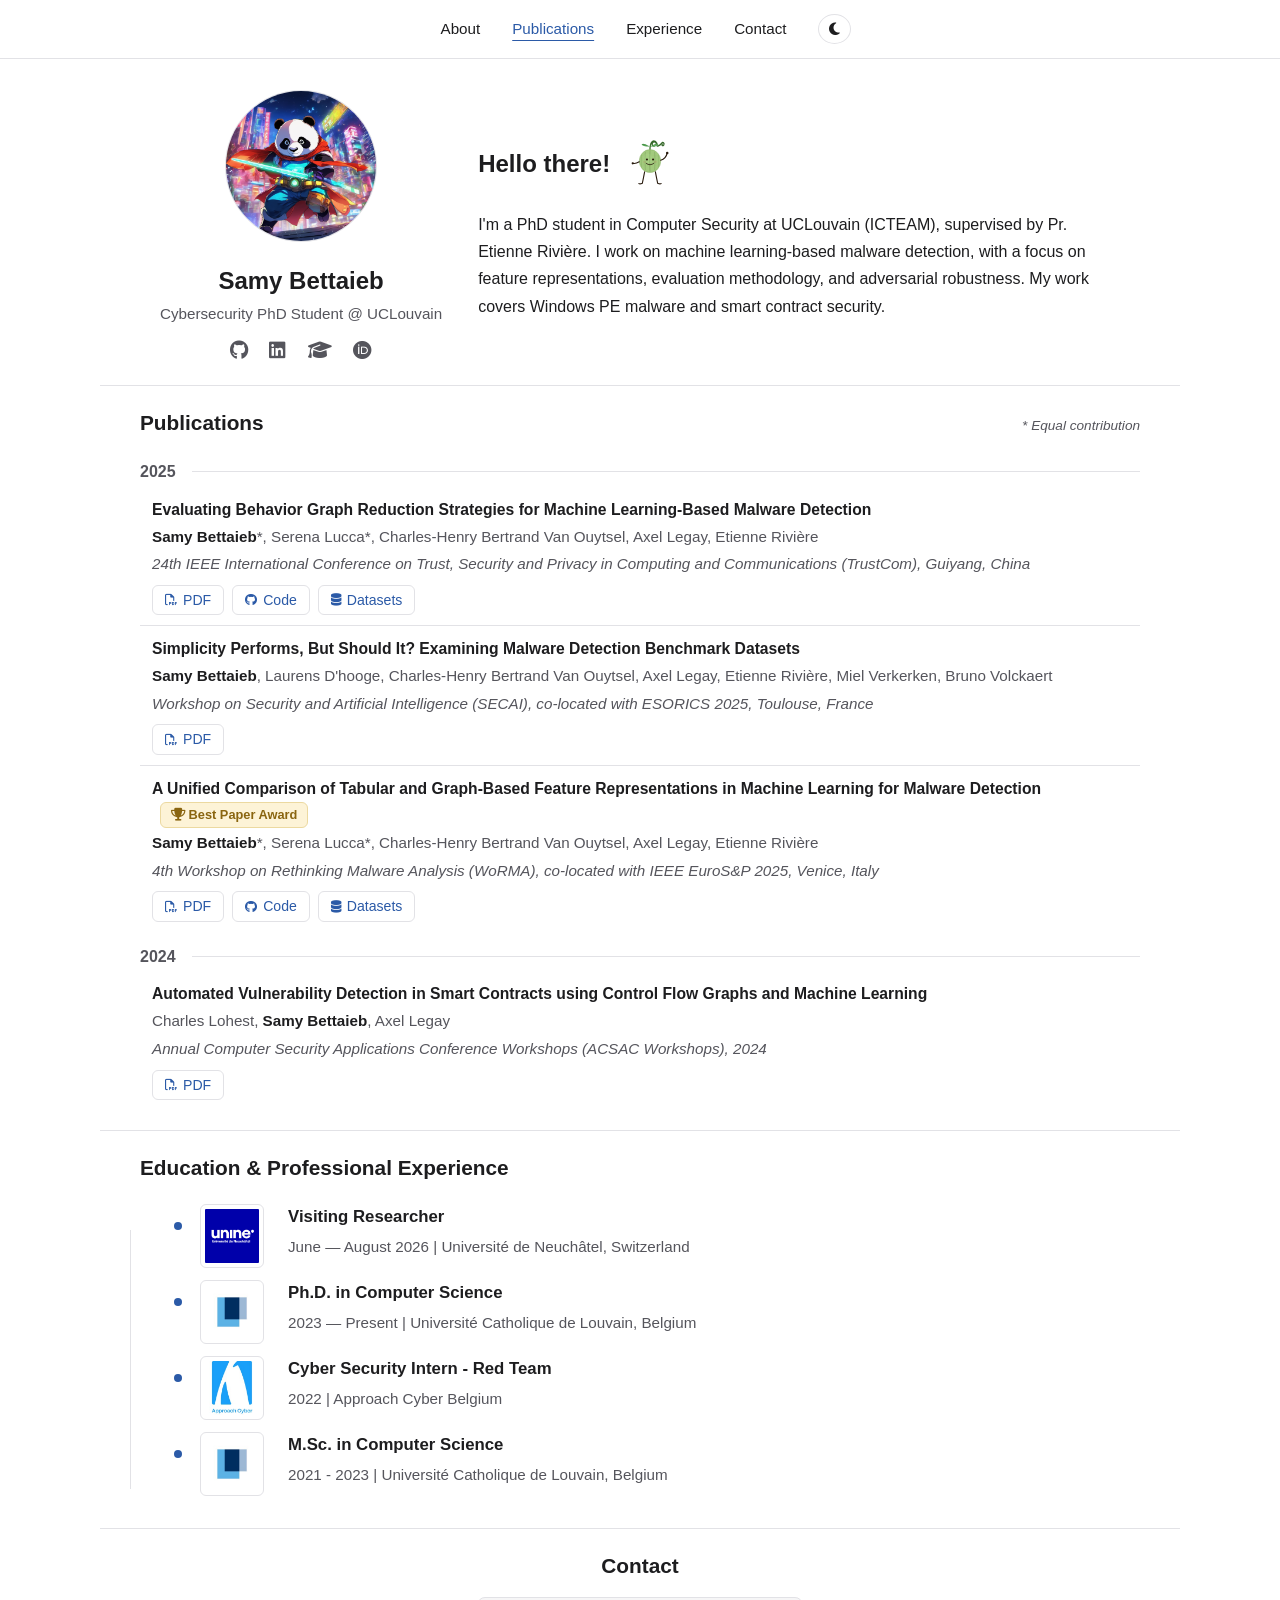
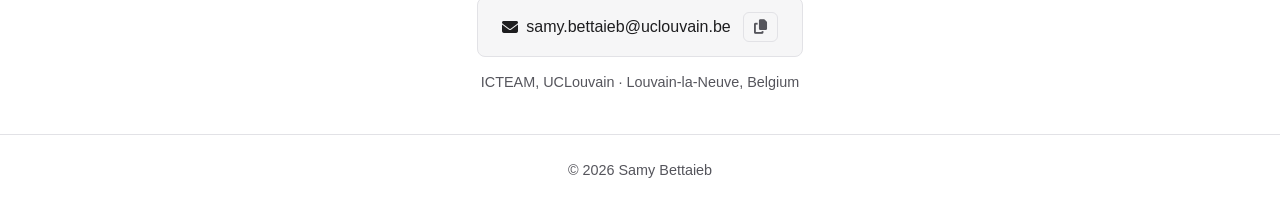
==== commit f133e0a2: "update" ====
--- a/index.html
+++ b/index.html
@@ -107,8 +107,10 @@
 
 
     <section id="papers" class="section">
-        <h2>Publications</h2>
-        <div class="contrib-note">* Equal contribution</div>
+        <div class="section-head">
+            <h2>Publications</h2>
+            <div class="contrib-note">* Equal contribution</div>
+        </div>
         <h3 class="text-muted">2025</h3>
 
         <div class="paper-entry">
@@ -146,13 +148,14 @@
         <div class="paper-entry">
             <h4 class="paper-title">
                 A Unified Comparison of Tabular and Graph-Based Feature Representations in Machine Learning for Malware Detection
+                <span class="award-badge"><i class="fas fa-trophy"></i> Best Paper Award</span>
             </h4>
             <div class="paper-authors">
                 <strong>Samy Bettaieb</strong>*, Serena Lucca*, Charles-Henry Bertrand Van Ouytsel, Axel Legay, Etienne Rivière
             </div>
             <div class="paper-info">
                 4th Workshop on Rethinking Malware Analysis (WoRMA), co-located with IEEE EuroS&P 2025, Venice, Italy
-                <span class="award-badge"><i class="fas fa-trophy"></i> Best Paper Award</span>
+                
             </div>
             <div class="paper-links">
                 <a class="chip" href="https://ieeexplore.ieee.org/document/11129492" target="_blank"><i class="far fa-file-pdf"></i>PDF</a>
--- a/css/styles.css
+++ b/css/styles.css
@@ -44,7 +44,7 @@
 h2 {
     font-size: 1.3rem;
     font-weight: 700;
-    margin: 0 0 14px;
+    margin: 0 0 8px;
     color: var(--text);
 }
 
@@ -131,8 +131,8 @@
 /* ====== SECTIONS ====== */
 
 .section {
-    padding: 28px 40px;
-    max-width: 860px;
+    padding: 20px 40px;
+    max-width: 1000px;
     margin: auto;
     scroll-margin-top: 60px;
 }
@@ -149,7 +149,7 @@
     justify-content: space-around;
     flex-wrap: wrap;
     text-align: left;
-    padding: 28px 40px 10px;
+    padding: 20px 40px 8px;
 }
 
 .about-image {
@@ -295,7 +295,7 @@
     position: relative;
     display: flex;
     align-items: flex-start;
-    margin: 20px 0 20px 60px;
+    margin: 12px 0 12px 60px;
     text-align: left;
 }
 
@@ -340,9 +340,9 @@
     display: flex;
     align-items: center;
     gap: 16px;
-    margin-top: 20px;
-    margin-bottom: 4px;
-    font-size: 1.05rem;
+    margin-top: 12px;
+    margin-bottom: 2px;
+    font-size: 1rem;
     font-weight: 600;
     color: var(--text-secondary);
 }
@@ -355,7 +355,7 @@
 }
 
 .paper-entry {
-    padding: 14px 14px;
+    padding: 10px 12px;
     margin: 0;
     border-radius: 6px;
     transition: background 0.15s ease;
@@ -372,7 +372,7 @@
 }
 
 .paper-title {
-    font-size: 1rem;
+    font-size: 0.98rem;
     font-weight: 600;
     margin: 0 0 4px;
     color: var(--text);
@@ -401,7 +401,7 @@
     display: flex;
     flex-wrap: wrap;
     gap: 8px;
-    margin-top: 10px;
+    margin-top: 8px;
 }
 
 .chip {
@@ -428,10 +428,16 @@
     color: var(--accent-dark);
 }
 
+.section-head {
+    display: flex;
+    align-items: baseline;
+    justify-content: space-between;
+    gap: 16px;
+}
+
 .contrib-note {
-    font-size: 0.9rem;
-    color: var(--text-secondary);
-    margin-top: 4px;
+    font-size: 0.85rem;
+    color: var(--text-secondary);
     font-style: italic;
 }
 
@@ -462,7 +468,7 @@
 }
 
 .contact-card {
-    margin-top: 10px;
+    margin-top: 6px;
     display: inline-flex;
     align-items: center;
     gap: 12px;
@@ -521,7 +527,7 @@
     font-size: 0.9em;
     color: var(--text-secondary);
     border-top: 1px solid var(--border);
-    margin-top: 32px;
+    margin-top: 20px;
 }
 
 /* ====== REDUCED MOTION ====== */
@@ -550,11 +556,11 @@
     }
 
     .section {
-        padding: 28px 16px;
+        padding: 20px 16px;
     }
 
     #about {
-        padding: 28px 16px 10px;
+        padding: 20px 16px 8px;
         flex-direction: column;
         text-align: center;
     }
@@ -583,7 +589,7 @@
     }
 
     .timeline-entry {
-        margin: 20px 0 20px 40px;
+        margin: 12px 0 12px 40px;
     }
 
     .timeline-entry::before {
